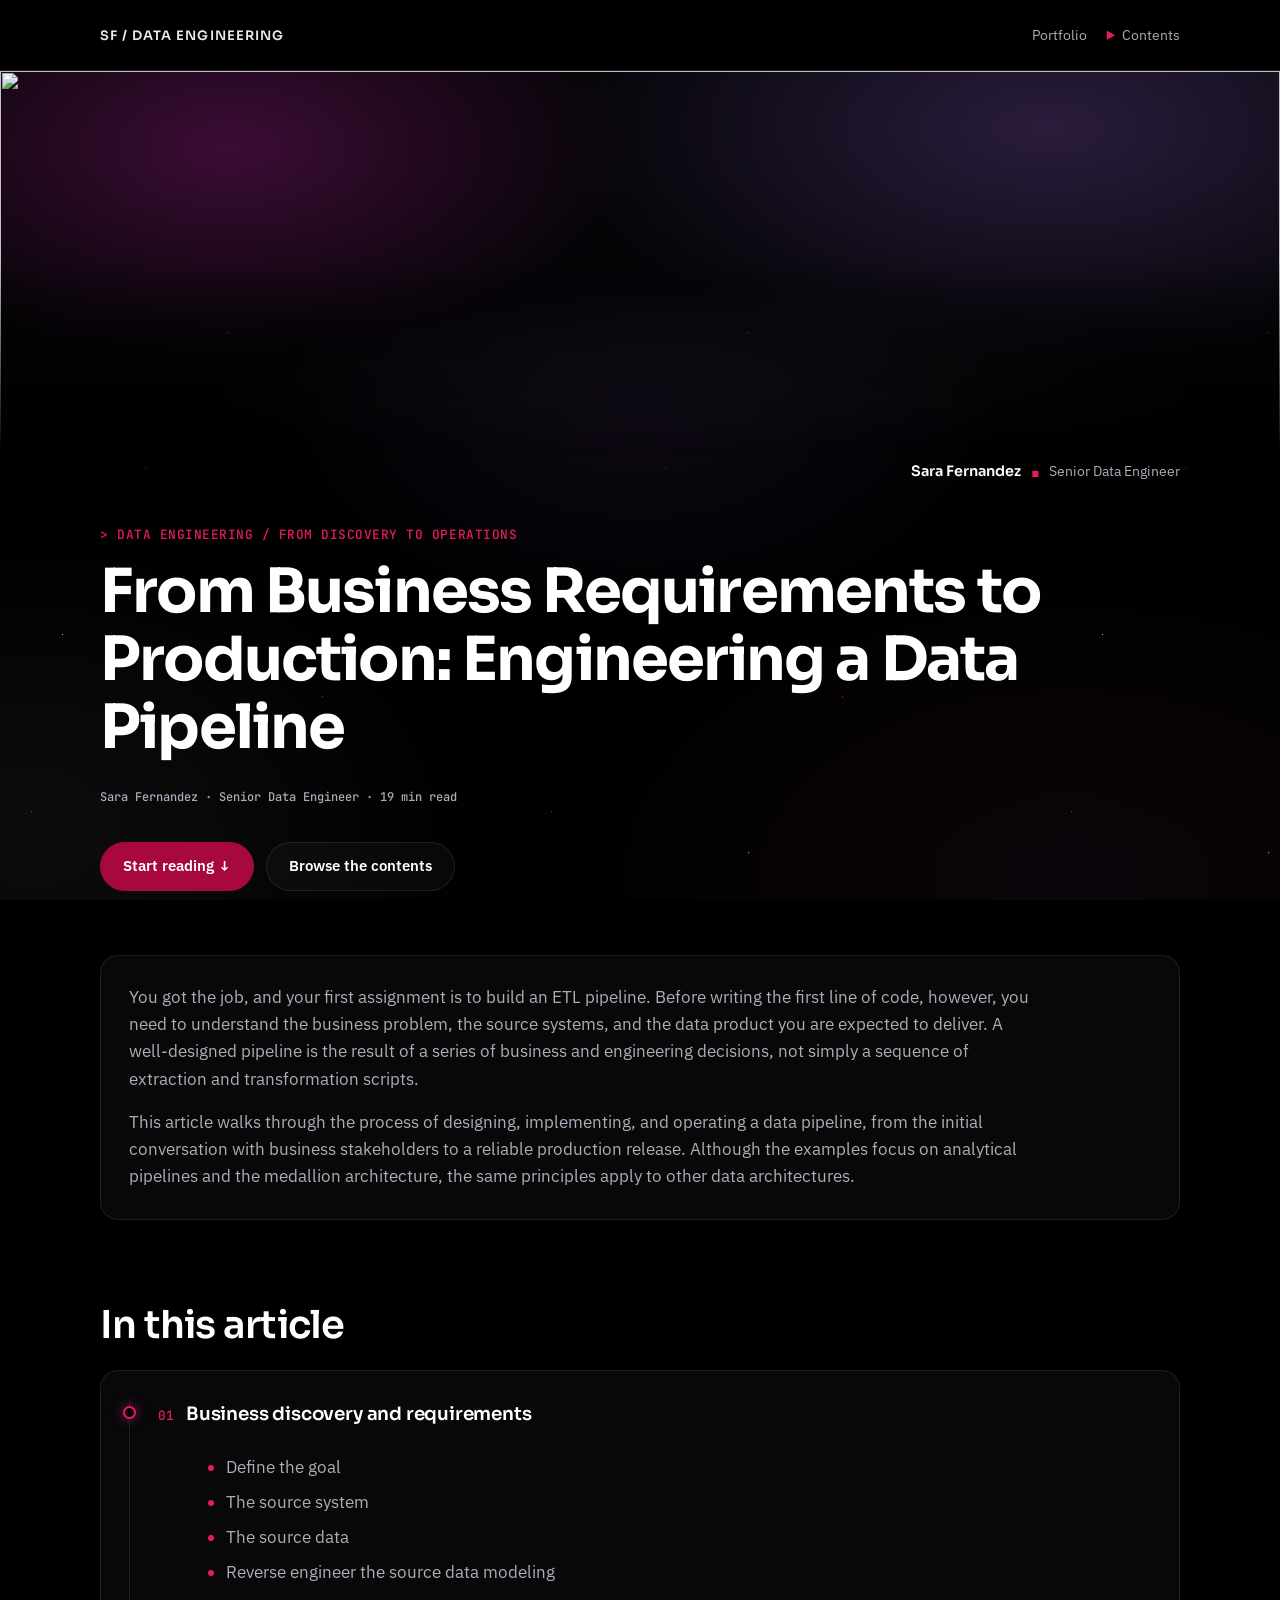
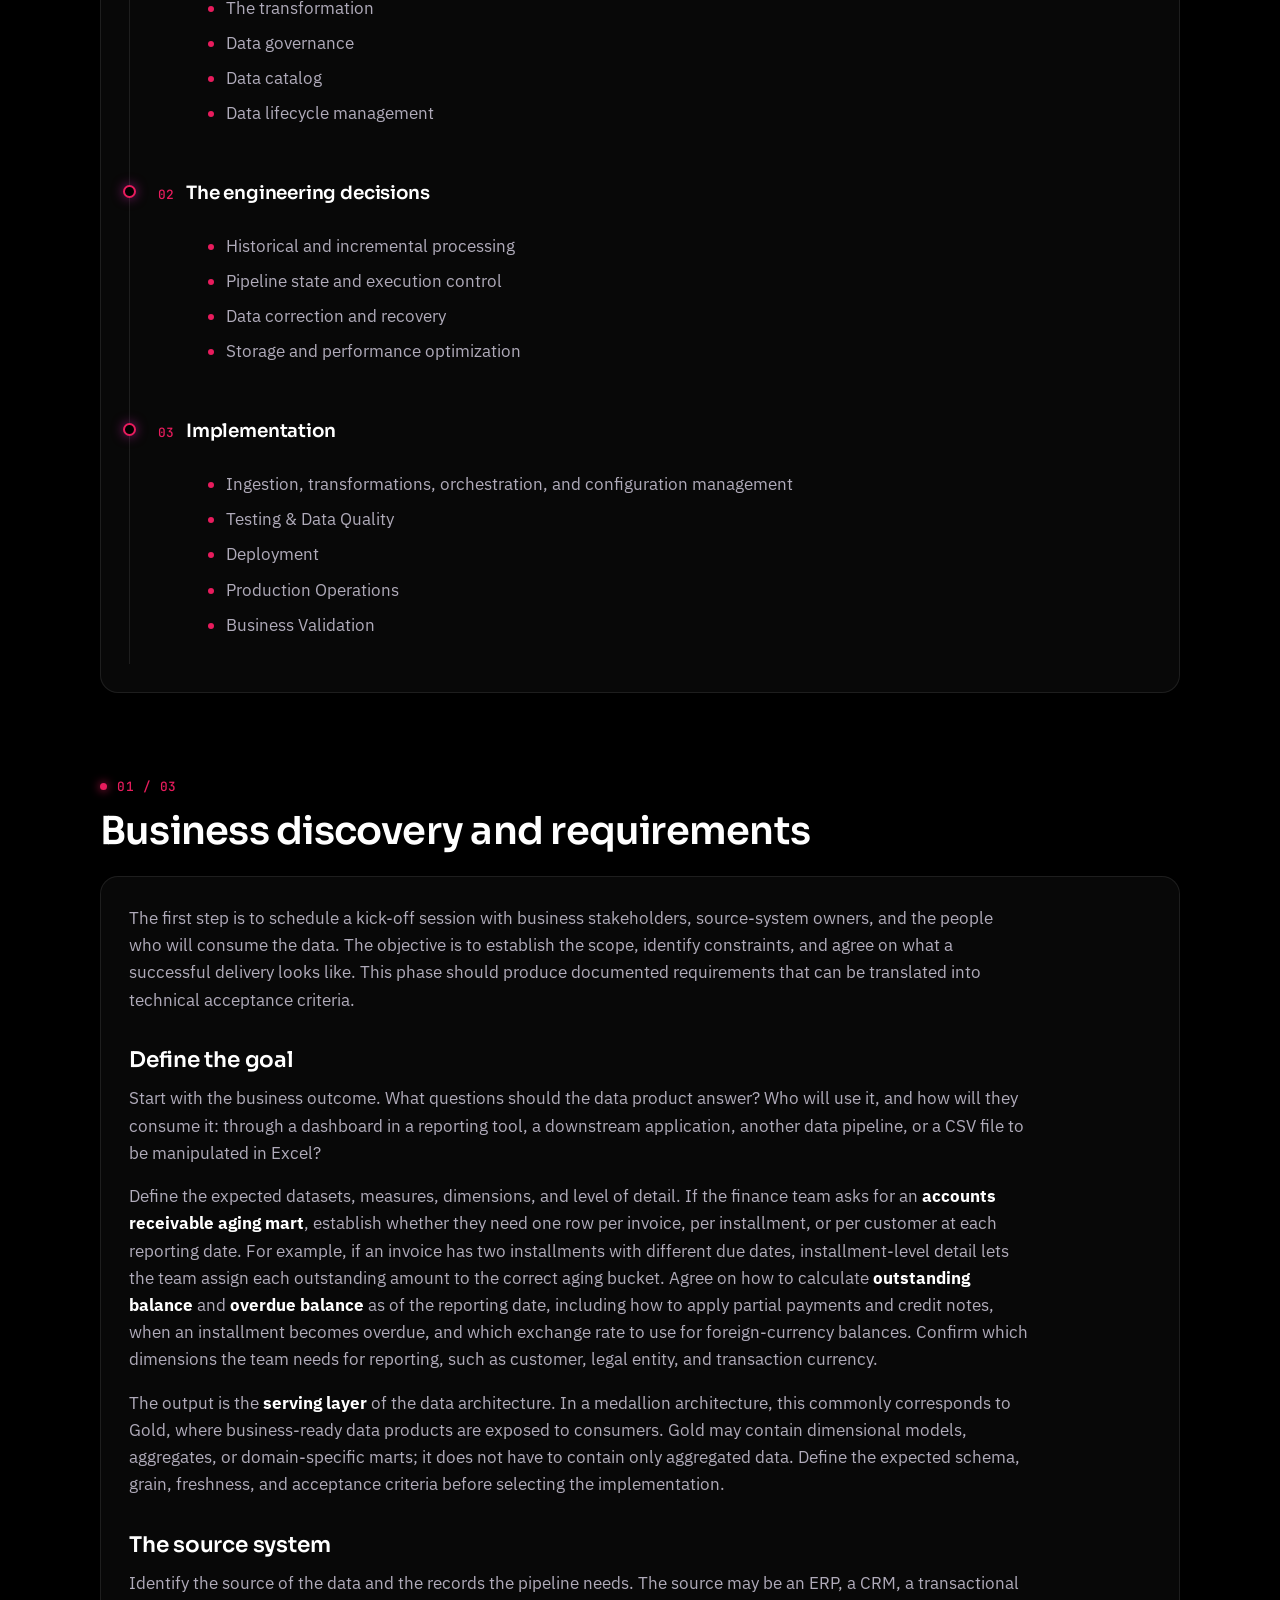
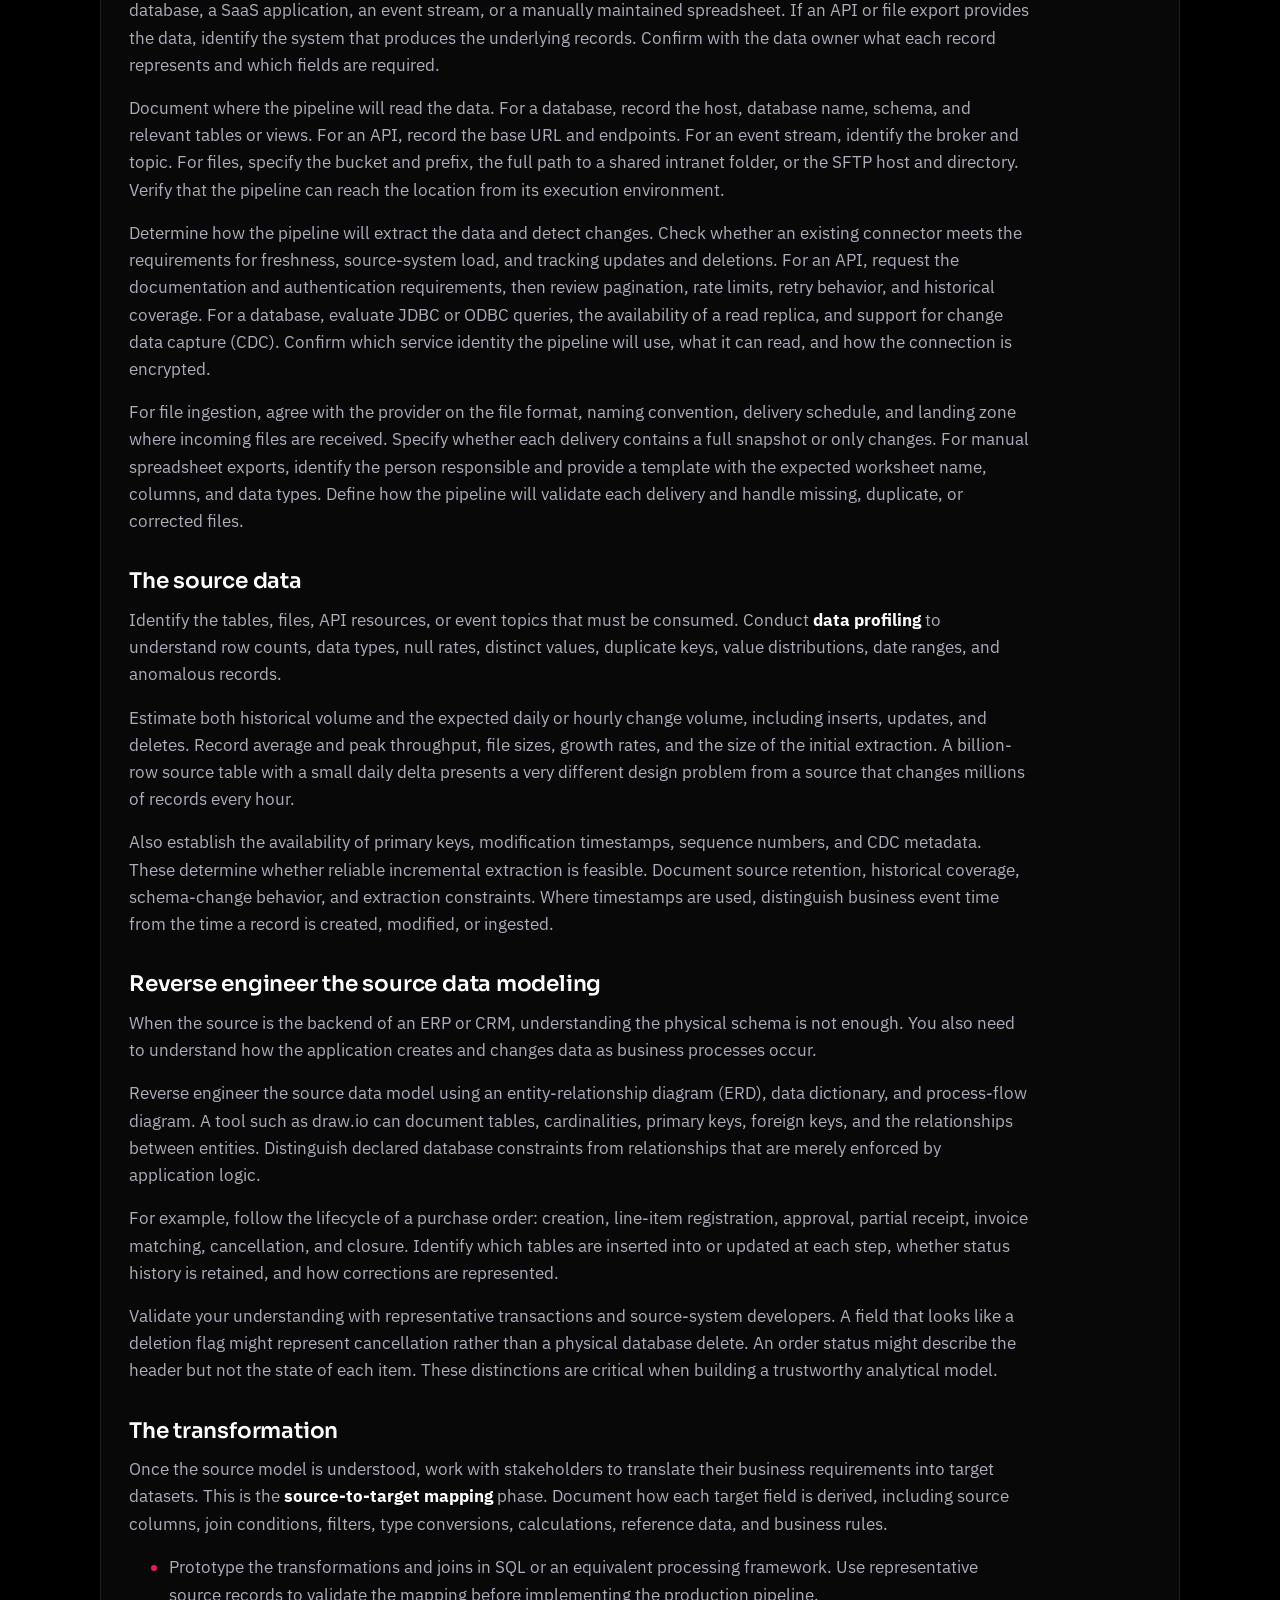
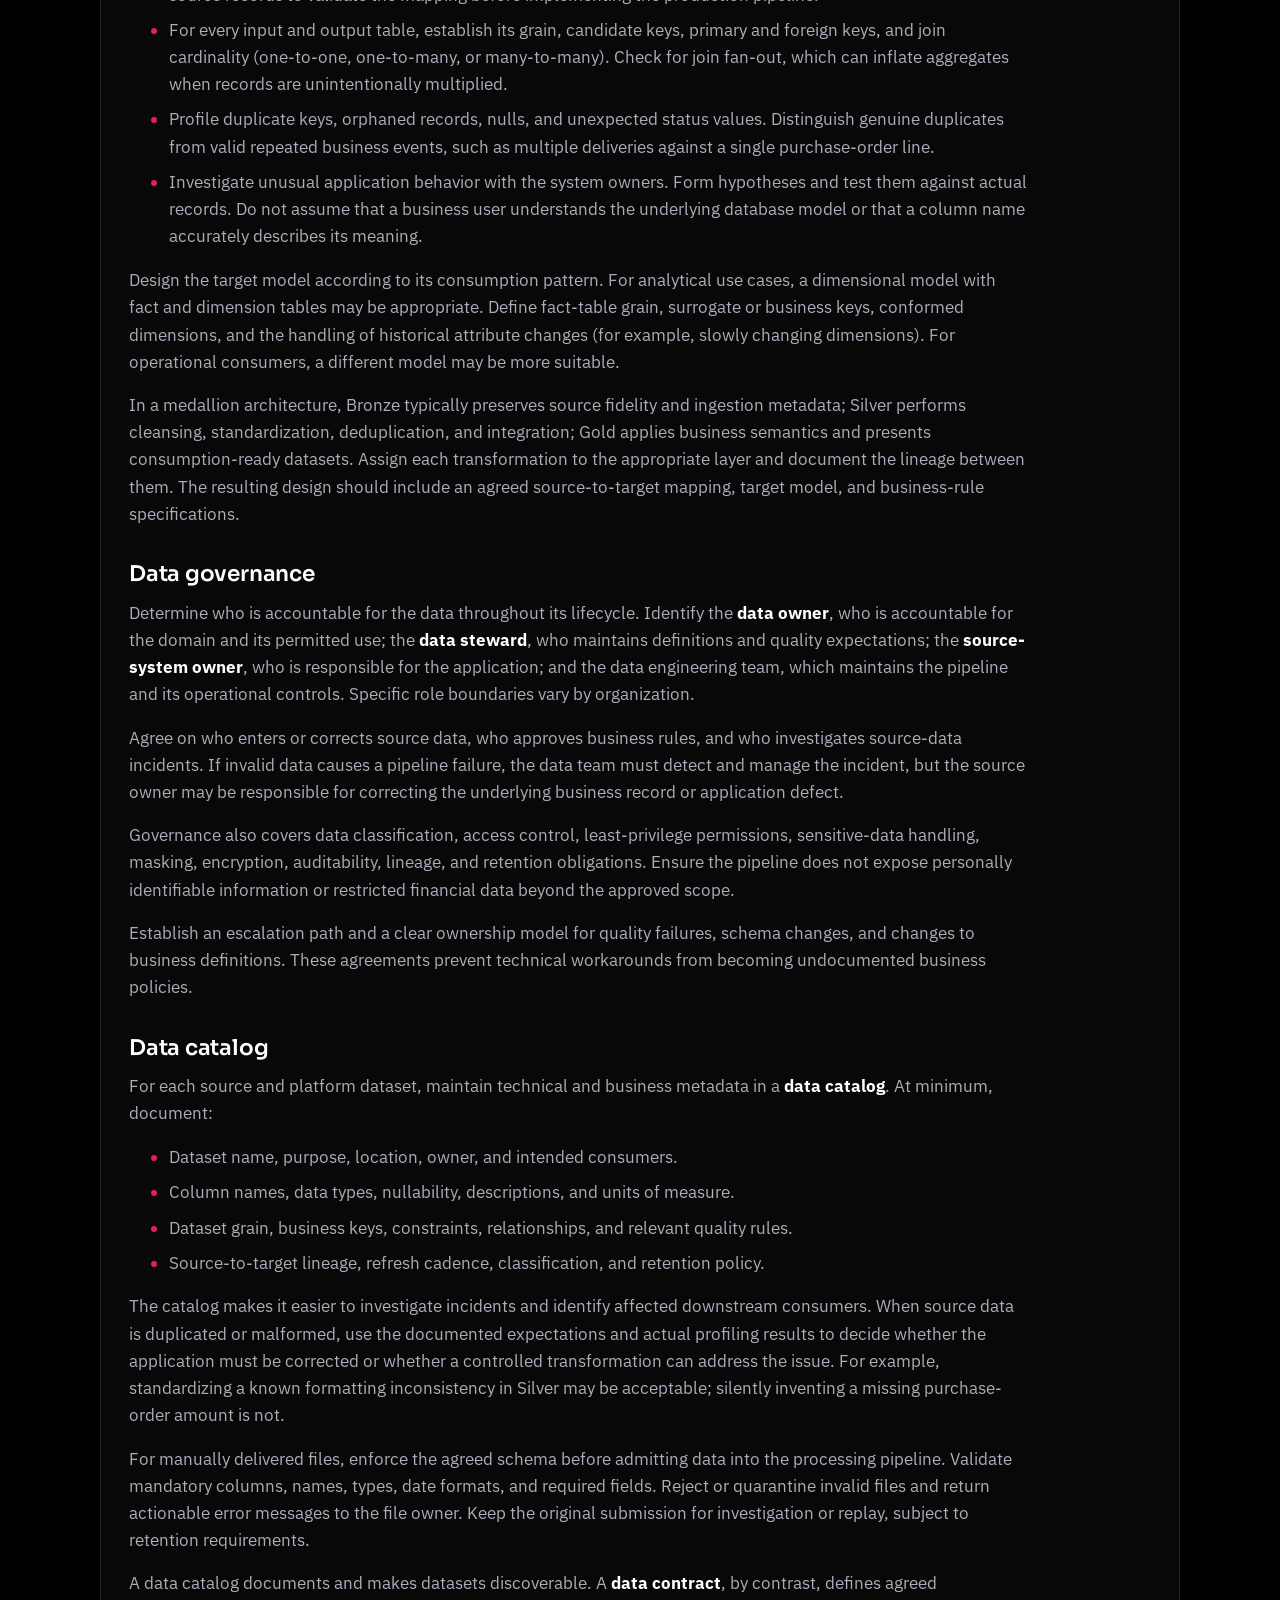
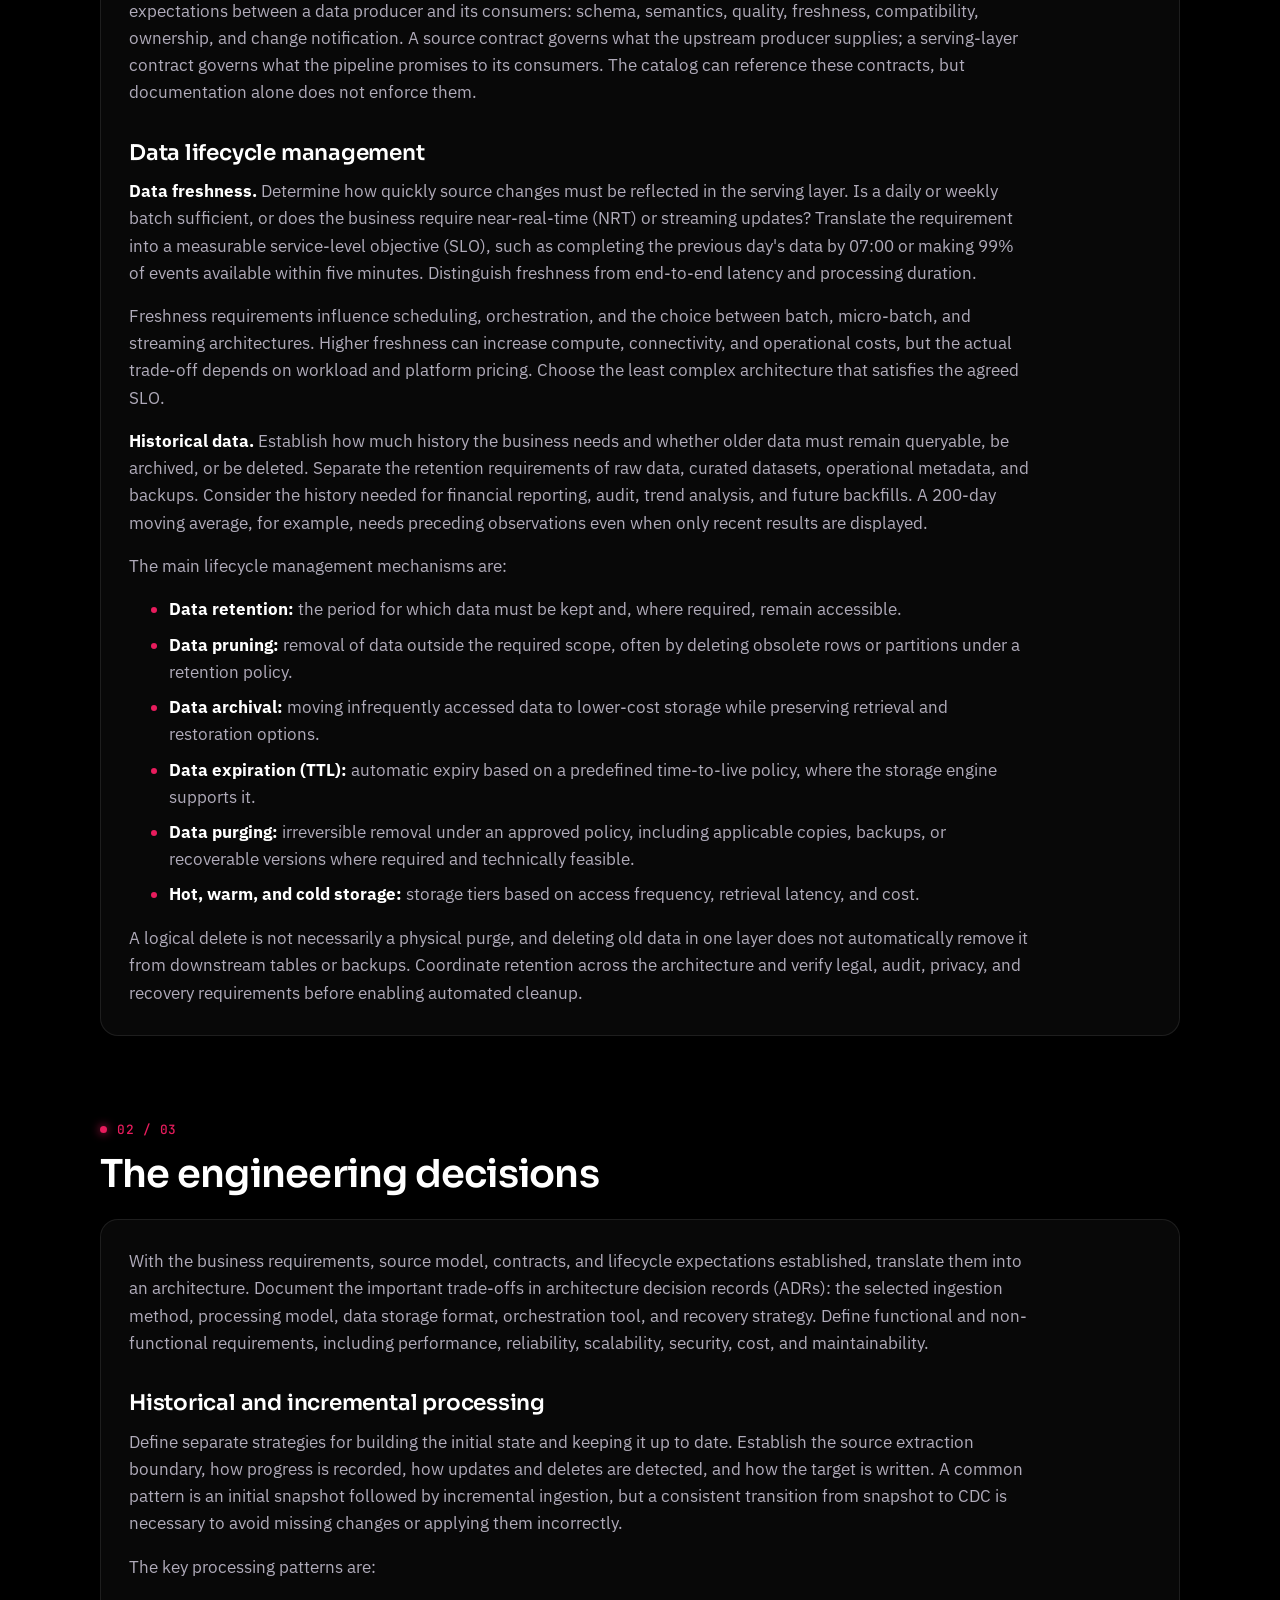
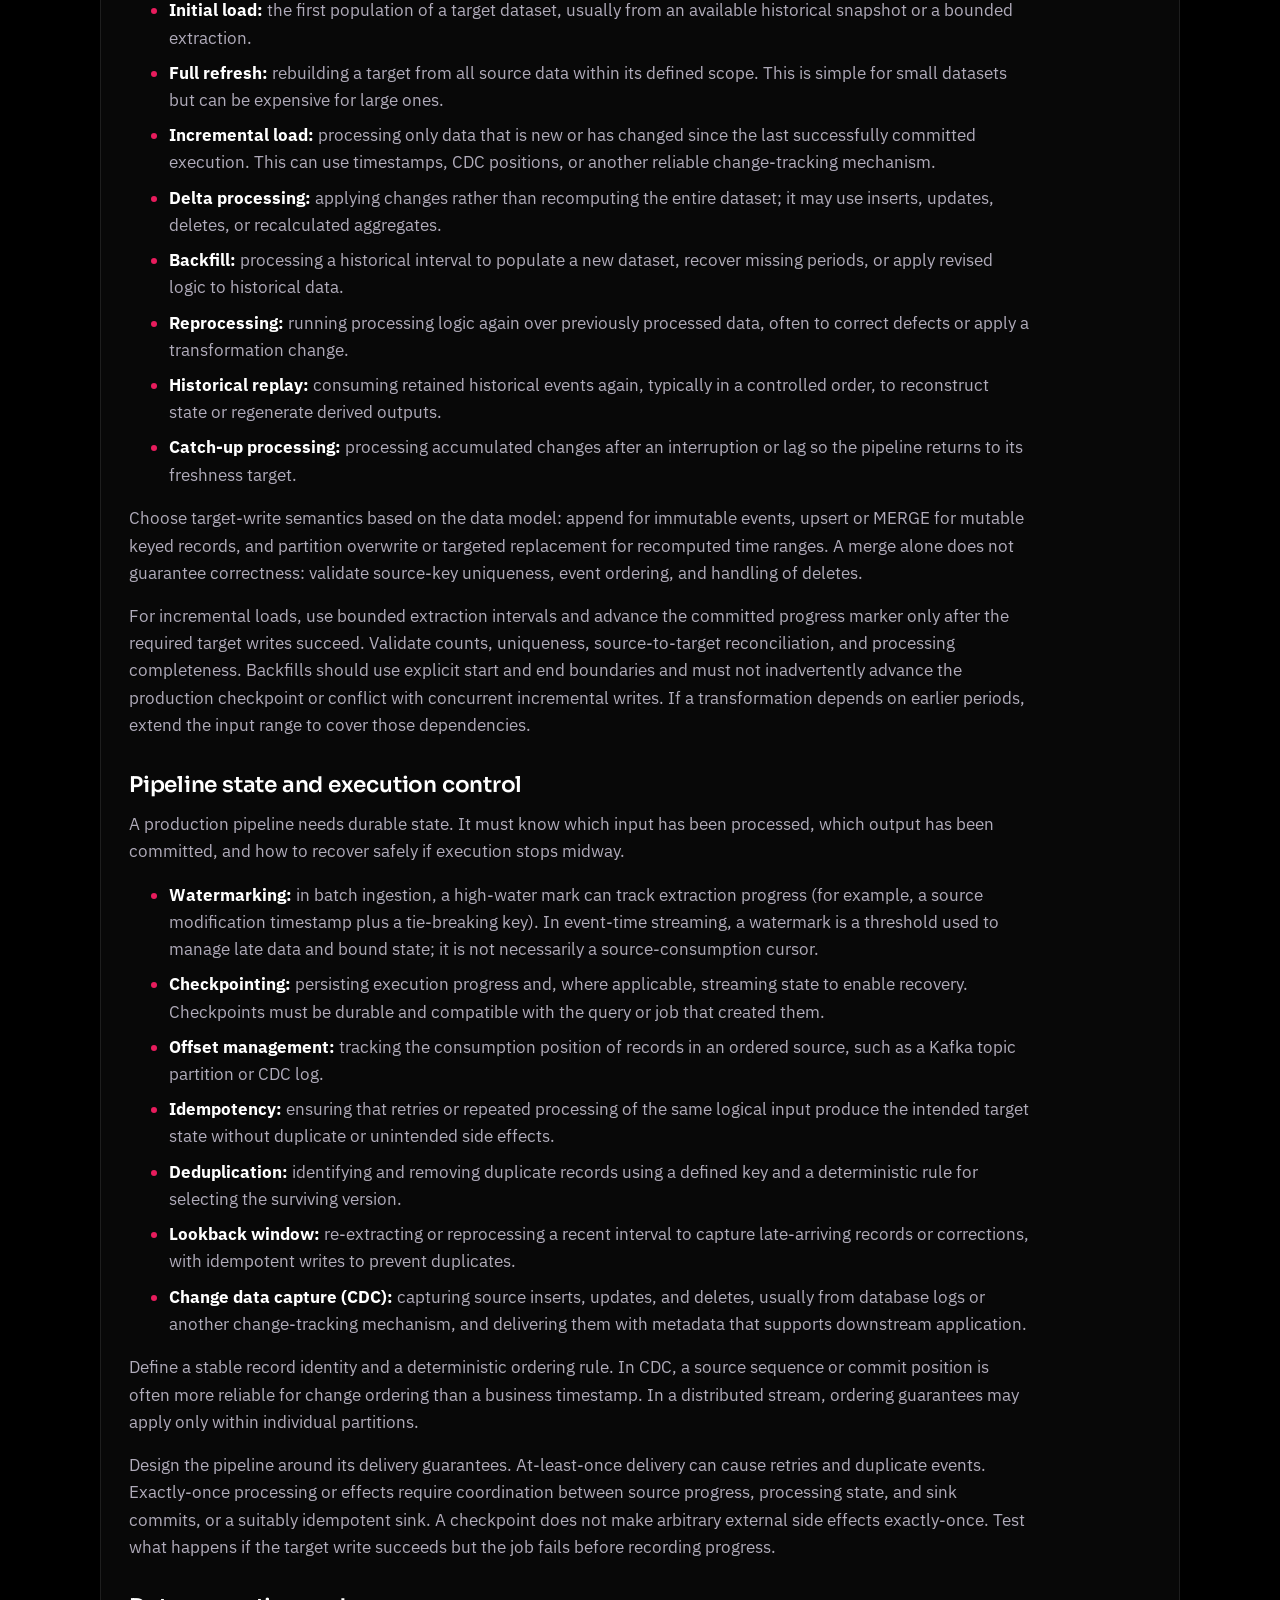
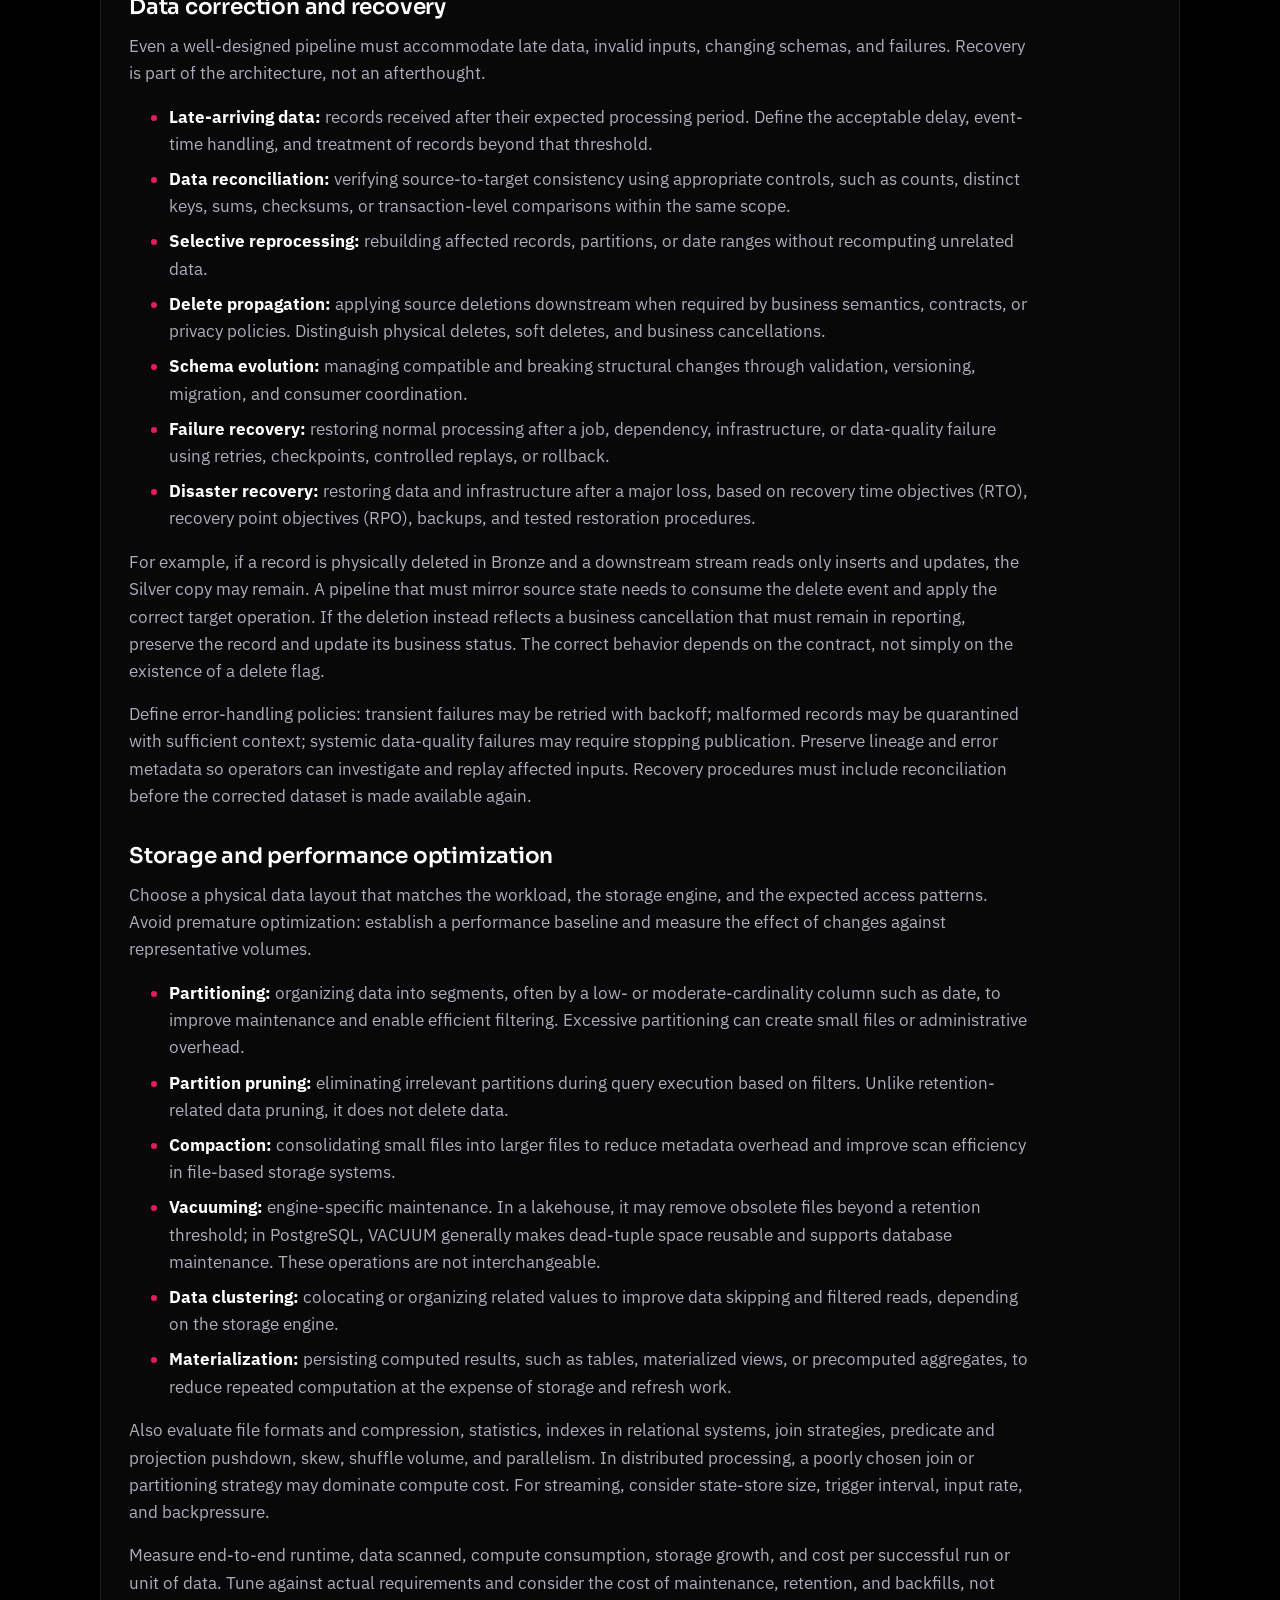
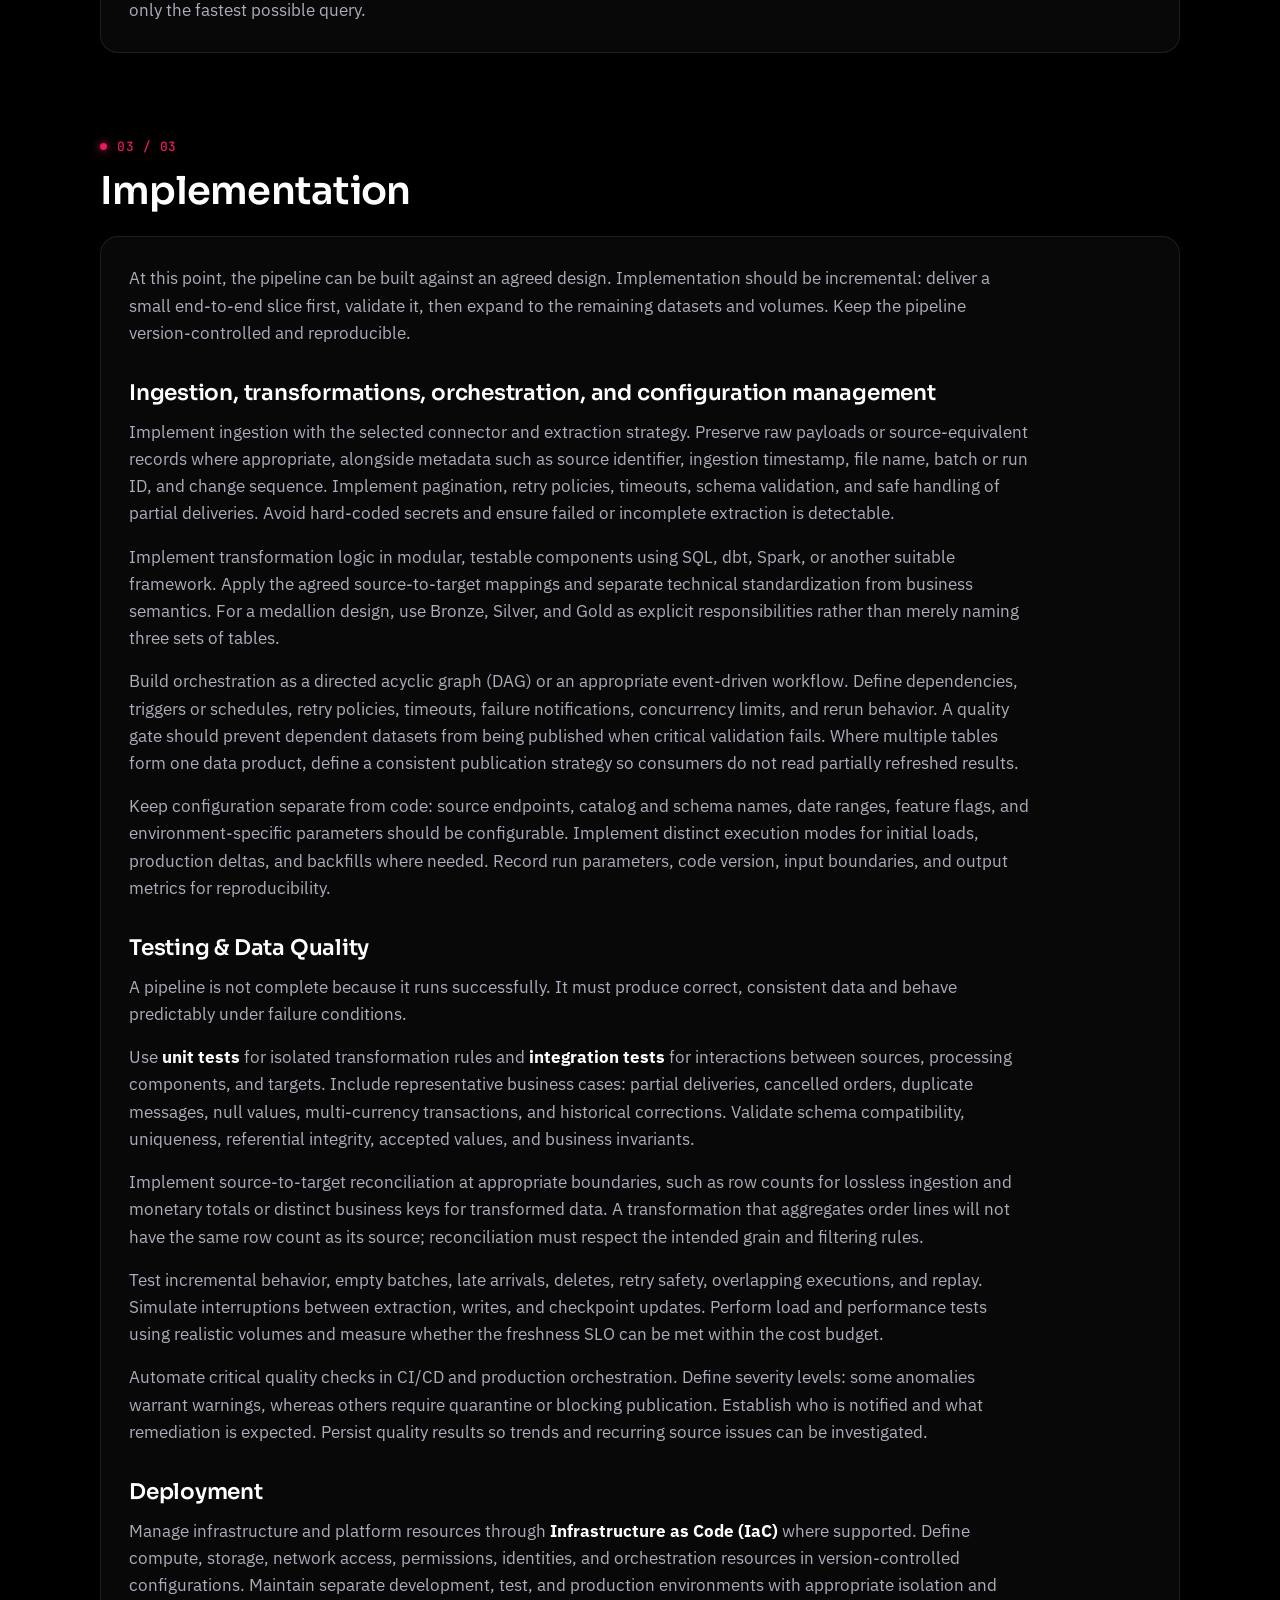
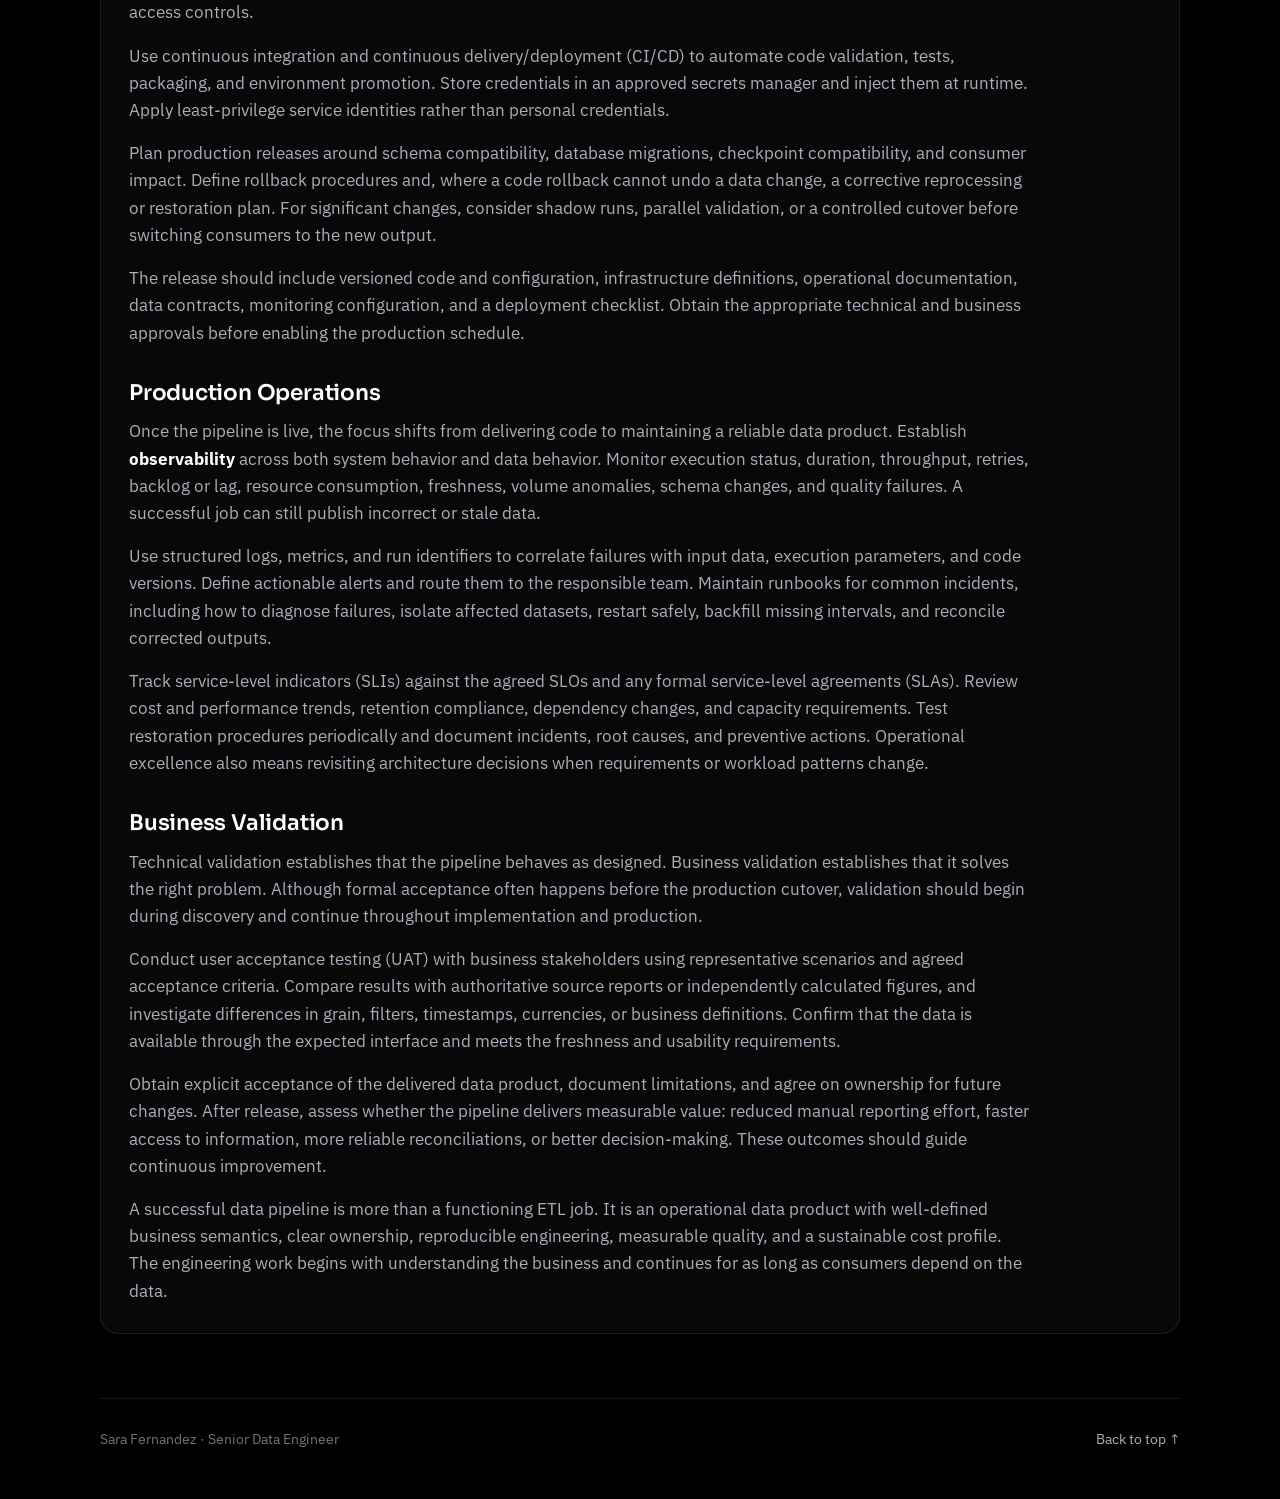
==== output/data-pipeline-engineering/index.html @ b098b573 "refactor: project" ====
<!DOCTYPE html>
<html lang="en">
<head>
<meta charset="utf-8"><meta name="viewport" content="width=device-width, initial-scale=1">
<title>From Business Requirements to Production: Engineering a Data Pipeline | Sara Fernandez</title><meta name="description" content="A practical guide to engineering a data pipeline, from business requirements and source modeling to incremental processing, deployment and production operations.">
<link rel="icon" href="https://lmwxqzustlrpfmbhvjbx.supabase.co/storage/v1/object/public/portfolio/img/favicon.ico">
<link rel="preconnect" href="https://fonts.googleapis.com">
<link rel="preconnect" href="https://fonts.gstatic.com" crossorigin>
<link href="https://fonts.googleapis.com/css2?family=IBM+Plex+Sans:wght@400;500;600&family=JetBrains+Mono:wght@500&family=Sora:wght@500;600;700&display=swap" rel="stylesheet">
<style>/* ============================================================
     THEME TOKENS: change colors and fonts here
     ============================================================ */
  :root {
    --black: #000000;
    --white: #ffffff;
    --magenta: #e81c5d;
    --magenta-deep: #a8093c;
    --haze: #6e4ba0;            /* muted violet, used only inside the nebula */
    --grey-100: #ebe9ef;
    --grey-300: #b0abba;
    --grey-500: #77727f;
    --grey-700: #2a2730;
    --grey-900: #0d0c10;

    --text: var(--grey-100);
    --text-dim: var(--grey-300);
    --line: rgba(255, 255, 255, .09);
    --glass: rgba(255, 255, 255, .03);

    --font-display: "Sora", "Helvetica Neue", Arial, sans-serif;
    --font-body: "IBM Plex Sans", system-ui, -apple-system, "Segoe UI", sans-serif;
    --font-mono: "JetBrains Mono", ui-monospace, "SF Mono", Consolas, monospace;

    --content: 1080px;
    --avatar: 156px;
  }

  *, *::before, *::after { box-sizing: border-box; }
  html { scroll-behavior: smooth; scroll-padding-top: 94px; color-scheme: dark; }
  body {
    position: relative; isolation: isolate; margin: 0; background: var(--black); color: var(--text);
    font-family: var(--font-body); font-size: 16.5px; line-height: 1.65;
    -webkit-font-smoothing: antialiased;
  }
  img {
    max-width: 100%;
    display: block;
    -webkit-mask-image: linear-gradient(
      to bottom,
      black 50%,
      transparent 100%
    );
    mask-image: linear-gradient(
      to bottom,
      black 50%,
      transparent 100%
    );
  }
  a { color: inherit; }
  :focus-visible { outline: 2px solid var(--magenta); outline-offset: 3px; border-radius: 6px; }

  /* ---------- Nebula: dark, mostly black, with a faint haze ---------- */
  .nebula { position: fixed; inset: 0; z-index: -1; overflow: hidden; background: var(--black); pointer-events: none; }
  .nebula::before {
    content: ""; position: absolute; inset: -20%;
    background:
      radial-gradient(40% 34% at 12% 10%, rgba(255, 43, 214, .10), transparent 70%),
      radial-gradient(38% 34% at 90% 16%, rgba(110, 75, 160, 0.2), transparent 70%),
      radial-gradient(44% 38% at 74% 84%, rgba(160, 60, 140, .08), transparent 70%),
      radial-gradient(36% 34% at 16% 80%, rgba(120, 120, 140, .11), transparent 70%),
      radial-gradient(30% 26% at 50% 46%, rgba(50, 30, 70, .28), transparent 72%);
    filter: blur(30px);
    animation: drift 70s ease-in-out infinite alternate;
  }
  .nebula::after {
    content: ""; position: absolute; inset: 0;
    background-image:
      radial-gradient(1px 1px at 12% 22%, #fff, transparent 60%),
      radial-gradient(1px 1px at 78% 12%, #fff, transparent 60%),
      radial-gradient(1.5px 1.5px at 44% 64%, #fff, transparent 60%),
      radial-gradient(1px 1px at 90% 70%, #fff, transparent 60%),
      radial-gradient(1px 1px at 28% 90%, #fff, transparent 60%),
      radial-gradient(1.5px 1.5px at 62% 34%, var(--magenta), transparent 60%),
      radial-gradient(1px 1px at 6% 56%, #fff, transparent 60%);
    background-size: 520px 520px;
    animation: twinkle 7s ease-in-out infinite alternate;
  }
  @keyframes drift { from { transform: translate3d(-2%, -1%, 0) scale(1); } to { transform: translate3d(3%, 2%, 0) scale(1.07); } }
  @keyframes twinkle { from { opacity: .35; } to { opacity: .85; } }

  /* ---------- Hero ---------- */
  .portfolio-cover {
    position: relative; height: clamp(220px, 34vw, 380px); overflow: hidden;
    background:
      radial-gradient(45% 80% at 18% 20%, rgba(255, 43, 214, .22), transparent 70%),
      radial-gradient(55% 90% at 82% 15%, rgba(110, 75, 160, .35), transparent 70%),
      radial-gradient(60% 70% at 55% 105%, rgba(120, 120, 140, .22), transparent 70%),
      #050407;
  }
  .portfolio-cover img { width: 100%; height: 100%; object-fit: cover; }
  .portfolio-cover::after { content: ""; position: absolute; inset: 0; background: linear-gradient(to bottom, rgba(0,0,0,0) 30%, rgba(0,0,0,.95) 100%); }

  .wrap { width: min(var(--content), 100% - 40px); margin-inline: auto; }

  h1 {
    font-family: var(--font-display); font-weight: 700; font-size: clamp(2.5rem, 7vw, 4.6rem);
    line-height: 1.02; letter-spacing: -.03em; margin: 0 0 12px; color: var(--white);
  }
  .actions { display: flex; flex-wrap: wrap; gap: 12px; margin-top: 22px; }
  .button {
    display: inline-flex; align-items: center; gap: 8px; padding: 11px 22px; border-radius: 999px;
    text-decoration: none; font-weight: 600; font-size: .94rem; border: 1px solid var(--line);
    background: var(--glass); color: var(--white); transition: border-color .2s, background .2s;
  }
  .button:hover { border-color: var(--magenta); background: rgba(255, 43, 214, .08); }
  .button.primary { background: var(--magenta-deep); border-color: var(--magenta-deep); }
  .button.primary:hover { background: var(--magenta); border-color: var(--magenta); }


  h2 { font-family: var(--font-display); font-weight: 600; font-size: clamp(1.7rem, 4vw, 2.4rem); letter-spacing: -.02em; line-height: 1.1; color: var(--white); margin: 0 0 12px; }
  .lead { color: var(--text-dim); max-width: 64ch; margin: 0 0 32px; }
  h3 { font-family: var(--font-display); font-weight: 600; font-size: 1.35rem; margin: 0 0 6px; color: var(--white); letter-spacing: -.01em; }

  .chapter-card {
    position: relative; display: block; padding: 28px;
    border: 1px solid var(--line); background: var(--glass);
    backdrop-filter: blur(10px); -webkit-backdrop-filter: blur(10px);
    transition: border-color .25s, box-shadow .25s;
  }
  .chapter-card p { color: var(--text-dim); }

  /* featured = finished */
.chapter-card.featured {
    border-radius: 26px;
    padding: 34px;
}

.chapter-card.featured::before {
    content: "";
    position: absolute;
    inset: 0;
    border-radius: inherit;
    padding: 1px;
    pointer-events: none;
    background: linear-gradient(
        140deg,
      rgba(255, 43, 214, .22), transparent 70%,
      rgba(161, 157, 168, 0.35), transparent 70%,
      rgba(120, 120, 140, .22), transparent 70%
    );
    -webkit-mask: linear-gradient(#000 0 0) content-box,
                  linear-gradient(#000 0 0);
    -webkit-mask-composite: xor;
    mask-composite: exclude;
}

.chapter-card.featured:hover {
    box-shadow: 0 0 60px  rgba(110, 75, 160, 0.2);
    background: rgba(0, 0, 0, 0.7)
}


/* Case-study adaptations: same portfolio design language, long-form reading. */
a { text-underline-offset: 4px; }
a:hover { color: var(--magenta); }
.skip { position: absolute; left: 16px; top: -100px; }
.skip:focus { top: 12px; z-index: 40; background: var(--black); padding: 12px; }
.site-header { position: sticky; top: 0; z-index: 20; background: rgba(0,0,0,.94); border-bottom: 1px solid var(--line); backdrop-filter: blur(12px); }
.nav-wrap { display: flex; justify-content: space-between; align-items: center; gap: 20px; min-height: 70px; }
.brand { font: 600 13px var(--font-display); letter-spacing: .08em; text-decoration: none; white-space: nowrap; }
.brand b { color: var(--magenta); }
nav { display: flex; align-items: center; gap: 20px; font-size: .9rem; color: var(--grey-300); }
nav a { text-decoration: none; } nav summary { cursor: pointer; }
.chapter-nav { position: relative; }
.chapter-nav summary::marker { color: var(--magenta); }
.chapter-menu { position: absolute; right: 0; top: calc(100% + 18px); width: min(350px, calc(100vw - 28px)); max-height: 70vh; overflow: auto; background: var(--grey-900); border: 1px solid var(--line); border-radius: 16px; padding: 8px; box-shadow: 0 12px 40px #0009; }
.chapter-menu a { display: block; padding: 10px 12px; border-bottom: 1px solid var(--line); line-height: 1.4; }
.chapter-menu a:last-child { border: 0; }
.chapter-menu a:hover { background: var(--glass); color: var(--magenta); }
.portfolio-cover::after { pointer-events: none; }
.portfolio-identity { position: relative; display: flex; justify-content: flex-end; align-items: baseline; gap: 10px; flex-wrap: wrap; text-align: right; color: var(--grey-300); font-size: .9rem; margin-top: 8px; }
.portfolio-identity a { font: 600 .9rem var(--font-display); color: var(--white); text-decoration: none; }
.portfolio-identity a:hover { color: var(--magenta); }
.identity-separator { font-size: 8px; color: var(--magenta); }
.hero { padding: 42px 0 0; }
.hero h1 { max-width: 980px; overflow-wrap: anywhere; }
.hero .lead { font-size: 1.05rem; }
.eyebrow, .num { font: 500 .8rem/1.5 var(--font-mono); color: var(--magenta); margin: 0 0 14px; letter-spacing: .04em; }
.eyebrow::before { content: "> "; color: var(--magenta); }
.num { display: flex; align-items: center; gap: 10px; }
.num::before { content: ""; display: inline-block; width: 7px; height: 7px; flex: 0 0 7px; border-radius: 50%; background: var(--magenta); box-shadow: 0 0 10px var(--magenta); }
.stats { display: grid; grid-template-columns: repeat(auto-fit, minmax(min(245px, 100%), 1fr)); gap: 18px; margin-top: 40px; }
.stat { padding: 22px; min-width: 0; border: 1px solid var(--line); border-left: 2px solid var(--magenta); border-radius: 12px; background: var(--glass); }
.stat strong { display: block; font: 600 clamp(1.65rem, 3vw, 2rem)/1.1 var(--font-display); color: var(--white); overflow-wrap: anywhere; }
.stat span { display: block; color: var(--text-dim); font-size: .92rem; margin-top: 8px; }
.snapshot { font: 500 .75rem/1.5 var(--font-mono); color: var(--grey-300); padding: 14px 0; }
.section { padding: 84px 0 0; }
.section h2 { max-width: 900px; overflow-wrap: anywhere; }
.chapter-card { min-width: 0; border-radius: 18px; margin-top: 24px; }
.chapter-card > :first-child { margin-top: 0; } .chapter-card > :last-child { margin-bottom: 0; }
.chapter-card h3 { margin: 28px 0 8px; overflow-wrap: anywhere; }
.chapter-card h4 { font: 600 1.05rem/1.4 var(--font-display); color: var(--white); margin: 24px 0 8px; }
.chapter-card p { margin: 0 0 16px; } .chapter-card p, .chapter-card li, .chapter-card td { color: var(--text-dim); overflow-wrap: anywhere; }
.chapter-card strong { color: var(--white); }
.chapter-card > p, .chapter-card > ul, .chapter-card > ol { max-width: 90ch; }
.chapter-card li { margin: 8px 0; }
.chapter-card li::marker { color: var(--magenta); }
.intro { color: var(--text-dim); font-size: 1.05rem; max-width: 74ch; }
.grid1, .grid2, .split { display: grid; gap: 20px; align-items: start; }
.grid1 { grid-template-columns: minmax(0,1fr); }
.grid2 { grid-template-columns: repeat(2,minmax(0,1fr)); }
.split { grid-template-columns: minmax(0,1fr) minmax(0,1.35fr); gap: 40px; }
.grid1 > *, .grid2 > *, .split > * { min-width: 0; }
.grid2 h3:first-child, .split h3:first-child { margin-top: 0; }
/* Portfolio facts: neutral glass, narrow magenta edge, rounded corners. */
.note { padding: 14px 18px; border: 1px solid var(--line); border-left: 2px solid var(--magenta); border-radius: 12px; background: var(--glass); margin: 24px 0; color: var(--text-dim); font-size: .94rem; }
.note strong { color: var(--white); }
/* Portfolio timeline adapted to numbered guide steps. */
.checks { counter-reset: steps; display: grid; gap: 26px; margin: 24px 0; padding-left: 28px; border-left: 1px solid var(--line); }
.check { position: relative; min-width: 0; }
.check::after { content: ""; position: absolute; left: -35px; top: 7px; width: 13px; height: 13px; border-radius: 50%; background: var(--black); border: 2px solid var(--magenta); box-shadow: 0 0 12px rgba(255,43,214,.5); }
.check:before { counter-increment: steps; content: counter(steps,decimal-leading-zero); display: block; font: 500 .8rem var(--font-mono); color: var(--magenta); margin-bottom: 5px; }
.check h3 { font-size: 1.15rem; margin: 0 0 6px; }
.check p { margin: 0; color: var(--text-dim); }
figure { margin: 28px 0; min-width: 0; }
figure img, .chapter-card img { max-width: 100%; height: auto; border: 1px solid var(--line); border-radius: 12px; background: var(--grey-900); }
figure img { width: 100%; }
figcaption { color: var(--text-dim); font-size: .85rem; display: flex; justify-content: space-between; gap: 16px; flex-wrap: wrap; margin-top: 10px; }
.downloads { display: flex; gap: 12px; flex-wrap: wrap; }
.evidence-panel { margin: 24px 0; border: 1px solid var(--line); border-radius: 16px; background: var(--glass); overflow: hidden; }
.evidence-panel summary { padding: 15px 18px; cursor: pointer; color: var(--text); font-size: .94rem; }
.evidence-panel summary::marker { color: var(--magenta); }
.evidence-panel summary:hover { background: rgba(255,43,214,.08); }
.evidence-panel[open] { border-color: var(--magenta); }
.evidence-panel figure { margin: 0; padding: 0 16px 16px; }
.evidence-panel figcaption { display: block; }
.image-placeholder { min-height: 180px; display: grid; place-content: center; gap: 8px; text-align: center; border: 1px dashed var(--magenta); border-radius: 12px; background: var(--glass); color: var(--text-dim); padding: 20px; }
.image-placeholder span { font: 500 .8rem var(--font-mono); color: var(--magenta); }
.image-placeholder small { font-size: .9rem; }
.table-scroll { overflow-x: auto; max-width: 100%; min-width: 0; margin: 24px 0; border: 1px solid var(--line); border-radius: 12px; background: var(--glass); }
table { border-collapse: collapse; width: 100%; font-size: .94rem; margin: 0; }
table caption { text-align: left; color: var(--text-dim); padding: 12px 16px; }
th, td { text-align: left; vertical-align: top; padding: 14px 16px; border-bottom: 1px solid var(--line); }
th { font-weight: 600; color: var(--white); border-bottom: 1px solid var(--magenta); }
.chapter-card td:first-child { font-weight: 600; color: var(--grey-100); }
tr:last-child td { border-bottom: 0; }
.table-scroll table { min-width: 520px; }
.pill { display: inline-flex; align-items: center; gap: 8px; font-size: .8rem; font-weight: 600; padding: 4px 12px; border-radius: 999px; border: 1px solid var(--line); color: var(--grey-100); }
.pill::before { content: ""; width: 7px; height: 7px; border-radius: 50%; background: var(--magenta); }
.design-decisions { margin: 26px 0; }
code { font: .86em var(--font-mono); background: var(--glass); padding: 2px 5px; overflow-wrap: anywhere; }
pre { white-space: pre; overflow: auto; background: var(--grey-900); border: 1px solid var(--line); padding: 18px; border-radius: 12px; line-height: 1.6; max-width: 100%; }
pre code { background: none; padding: 0; overflow-wrap: normal; }
.chapter-card a:not(.button), .downloads a { text-decoration: none }
.chapter-card a:not(.button):hover { color: var(--magenta); }
footer { margin-top: 64px; padding: 0 0 48px; color: var(--grey-500); font-size: .9rem; }
footer .wrap { border-top: 1px solid var(--line); padding-top: 28px; display: flex; flex-wrap: wrap; gap: 16px 28px; align-items: center; justify-content: space-between; }
footer a { color: var(--grey-300); text-decoration: none; transition: color .2s; } footer a:hover { color: var(--magenta); }
@media (max-width: 860px) {
  .section { padding-top: 64px; }
  .grid2, .split { grid-template-columns: minmax(0,1fr); gap: 20px; }
  .chapter-card, .chapter-card.featured { padding: 22px; }
  .nav-wrap { gap: 10px; min-height: 64px; } .brand { font-size: 11px; }
  nav { gap: 12px; font-size: 12px; } nav > a:first-child { display: none; }
  .chapter-menu { right: -65px; } .portfolio-identity { font-size: 12px; gap: 8px; }
  .portfolio-identity a { font-size: 13px; } .hero { padding-top: 30px; }
  figure { margin: 20px 0; }
}
@media (max-width: 480px) { .chapter-card, .chapter-card.featured { padding: 16px; border-radius: 18px; } .wrap { width: calc(100% - 32px); } .brand { white-space: normal; } }
@media (prefers-reduced-motion: reduce) { .nebula::before, .nebula::after { animation: none; } .nebula::after { opacity: .6; } html { scroll-behavior: auto; } }
@media print { .nebula, .site-header, .actions, footer, .portfolio-cover { display: none; } body { color: #111; background: #fff; } .wrap { width: 100%; } .chapter-card, .chapter-card.featured { background: #fff; border-color: #aaa; padding: 10px; box-shadow: none; } .chapter-card.featured::before { display: none; } h1,h2,h3,h4,strong,.chapter-card strong,.chapter-card p,.chapter-card li,.chapter-card td,.chapter-card td:first-child,.stat strong,th,.eyebrow,.num,.check:before,.note,.intro,.lead,figcaption { color: #222; } .section { padding-top: 24px; } .table-scroll { overflow: visible; } pre { white-space: pre-wrap; background: #eee; } }


/* --------------------------------------------------- */
.check {
  display: grid;
  grid-template-columns: auto minmax(0, 1fr);
  column-gap: 12px;
  align-items: baseline;
}

.check::before {
  grid-column: 1;
  grid-row: 1;
  margin-bottom: 0;
}

.check > h3 {
  grid-column: 2;
  grid-row: 1;
  margin: 0;
}

.check > :not(h3) {
  grid-column: 2;
}

/* ---- FADING ---------------*/

/* Keep other images unchanged */
img {
  -webkit-mask-image: none;
  mask-image: none;
}

/* Fade the image and its background together */
.portfolio-cover {
  -webkit-mask-image: linear-gradient(
    to bottom,
    #000 50%,
    transparent 100%
  );
  mask-image: linear-gradient(
    to bottom,
    #000 50%,
    transparent 100%
  );
}

/* Remove the existing dark overlay */
.portfolio-cover::after {
  content: none;
}

/* sdhfbhjs
:root {--content:1000px;}</style>
</head>
<body id="top">
<div class="nebula" aria-hidden="true"></div><a class="skip" href="#main">Skip to article</a><header class="site-header"><div class="wrap nav-wrap"><a class="brand" href="#top">SF / DATA ENGINEERING</a><nav aria-label="Main navigation"><a href="https://saradfrz.github.io/portfolio/">Portfolio</a><details class="chapter-nav"><summary>Contents</summary><div class="chapter-menu"><a href="#business-discovery-and-requirements">1. Business discovery and requirements</a><a href="#the-engineering-decisions">2. The engineering decisions</a><a href="#implementation">3. Implementation</a></div></details></nav></div></header><main id="main"><div class="portfolio-cover" aria-hidden="true"><img src="https://lmwxqzustlrpfmbhvjbx.supabase.co/storage/v1/object/public/portfolio/img/nebulae-02.png" alt="" fetchpriority="high"></div><div class="portfolio-identity wrap"><a href="https://saradfrz.github.io/portfolio/">Sara Fernandez</a><span aria-hidden="true" class="identity-separator">■</span><span>Senior Data Engineer</span></div><section class="hero wrap"><p class="eyebrow">DATA ENGINEERING / FROM DISCOVERY TO OPERATIONS</p><h1 style="font-size: clamp(2.1rem, 5vw, 3.8rem); line-height: 1.12; max-width: 24ch">From Business Requirements to Production: Engineering a Data Pipeline</h1><p class="snapshot">Sara Fernandez · Senior Data Engineer · 19 min read</p><div class="actions"><a class="button primary" href="#introduction">Start reading ↓</a><a class="button" href="#contents">Browse the contents</a></div></section><section class="section wrap" id="introduction" aria-label="Introduction" style="padding-top: 40px"><div class="chapter-card"><p>You got the job, and your first assignment is to build an ETL pipeline. Before writing the first line of code, however, you need to understand the business problem, the source systems, and the data product you are expected to deliver. A well-designed pipeline is the result of a series of business and engineering decisions, not simply a sequence of extraction and transformation scripts.</p><p>This article walks through the process of designing, implementing, and operating a data pipeline, from the initial conversation with business stakeholders to a reliable production release. Although the examples focus on analytical pipelines and the medallion architecture, the same principles apply to other data architectures.</p></div></section><section class="section wrap" id="contents" aria-labelledby="contents-title"><h2 id="contents-title">In this article</h2><div class="chapter-card"><div class="checks"><div class="check"><h3><a href="#business-discovery-and-requirements">Business discovery and requirements</a></h3><ul><li><a href="#define-the-goal">Define the goal</a></li><li><a href="#the-source-system">The source system</a></li><li><a href="#the-source-data">The source data</a></li><li><a href="#reverse-engineer-the-source-data-modeling">Reverse engineer the source data modeling</a></li><li><a href="#the-transformation">The transformation</a></li><li><a href="#data-governance">Data governance</a></li><li><a href="#data-catalog">Data catalog</a></li><li><a href="#data-lifecycle-management">Data lifecycle management</a></li></ul></div><div class="check"><h3><a href="#the-engineering-decisions">The engineering decisions</a></h3><ul><li><a href="#historical-and-incremental-processing">Historical and incremental processing</a></li><li><a href="#pipeline-state-and-execution-control">Pipeline state and execution control</a></li><li><a href="#data-correction-and-recovery">Data correction and recovery</a></li><li><a href="#storage-and-performance-optimization">Storage and performance optimization</a></li></ul></div><div class="check"><h3><a href="#implementation">Implementation</a></h3><ul><li><a href="#ingestion-transformations-orchestration-and-configuration-management">Ingestion, transformations, orchestration, and configuration management</a></li><li><a href="#testing-data-quality">Testing &amp; Data Quality</a></li><li><a href="#deployment">Deployment</a></li><li><a href="#production-operations">Production Operations</a></li><li><a href="#business-validation">Business Validation</a></li></ul></div></div></div></section><section class="section wrap" id="business-discovery-and-requirements" aria-labelledby="heading-business-discovery-and-requirements"><div class="num">01 / 03</div><h2 id="heading-business-discovery-and-requirements">Business discovery and requirements</h2><div class="chapter-card"><p>The first step is to schedule a kick-off session with business stakeholders, source-system owners, and the people who will consume the data. The objective is to establish the scope, identify constraints, and agree on what a successful delivery looks like. This phase should produce documented requirements that can be translated into technical acceptance criteria.</p><h3 id="define-the-goal" style="scroll-margin-top: 100px">Define the goal</h3><p>Start with the business outcome. What questions should the data product answer? Who will use it, and how will they consume it: through a dashboard in a reporting tool, a downstream application, another data pipeline, or a CSV file to be manipulated in Excel?</p><p>Define the expected datasets, measures, dimensions, and level of detail. If the finance team asks for an <strong>accounts receivable aging mart</strong>, establish whether they need one row per invoice, per installment, or per customer at each reporting date. For example, if an invoice has two installments with different due dates, installment-level detail lets the team assign each outstanding amount to the correct aging bucket. Agree on how to calculate <strong>outstanding balance</strong> and <strong>overdue balance</strong> as of the reporting date, including how to apply partial payments and credit notes, when an installment becomes overdue, and which exchange rate to use for foreign-currency balances. Confirm which dimensions the team needs for reporting, such as customer, legal entity, and transaction currency.</p><p>The output is the <strong>serving layer</strong> of the data architecture. In a medallion architecture, this commonly corresponds to Gold, where business-ready data products are exposed to consumers. Gold may contain dimensional models, aggregates, or domain-specific marts; it does not have to contain only aggregated data. Define the expected schema, grain, freshness, and acceptance criteria before selecting the implementation.</p><h3 id="the-source-system" style="scroll-margin-top: 100px">The source system</h3><p>Identify the source of the data and the records the pipeline needs. The source may be an ERP, a CRM, a transactional database, a SaaS application, an event stream, or a manually maintained spreadsheet. If an API or file export provides the data, identify the system that produces the underlying records. Confirm with the data owner what each record represents and which fields are required.</p><p>Document where the pipeline will read the data. For a database, record the host, database name, schema, and relevant tables or views. For an API, record the base URL and endpoints. For an event stream, identify the broker and topic. For files, specify the bucket and prefix, the full path to a shared intranet folder, or the SFTP host and directory. Verify that the pipeline can reach the location from its execution environment.</p><p>Determine how the pipeline will extract the data and detect changes. Check whether an existing connector meets the requirements for freshness, source-system load, and tracking updates and deletions. For an API, request the documentation and authentication requirements, then review pagination, rate limits, retry behavior, and historical coverage. For a database, evaluate JDBC or ODBC queries, the availability of a read replica, and support for change data capture (CDC). Confirm which service identity the pipeline will use, what it can read, and how the connection is encrypted.</p><p>For file ingestion, agree with the provider on the file format, naming convention, delivery schedule, and landing zone where incoming files are received. Specify whether each delivery contains a full snapshot or only changes. For manual spreadsheet exports, identify the person responsible and provide a template with the expected worksheet name, columns, and data types. Define how the pipeline will validate each delivery and handle missing, duplicate, or corrected files.</p><h3 id="the-source-data" style="scroll-margin-top: 100px">The source data</h3><p>Identify the tables, files, API resources, or event topics that must be consumed. Conduct <strong>data profiling</strong> to understand row counts, data types, null rates, distinct values, duplicate keys, value distributions, date ranges, and anomalous records.</p><p>Estimate both historical volume and the expected daily or hourly change volume, including inserts, updates, and deletes. Record average and peak throughput, file sizes, growth rates, and the size of the initial extraction. A billion-row source table with a small daily delta presents a very different design problem from a source that changes millions of records every hour.</p><p>Also establish the availability of primary keys, modification timestamps, sequence numbers, and CDC metadata. These determine whether reliable incremental extraction is feasible. Document source retention, historical coverage, schema-change behavior, and extraction constraints. Where timestamps are used, distinguish business event time from the time a record is created, modified, or ingested.</p><h3 id="reverse-engineer-the-source-data-modeling" style="scroll-margin-top: 100px">Reverse engineer the source data modeling</h3><p>When the source is the backend of an ERP or CRM, understanding the physical schema is not enough. You also need to understand how the application creates and changes data as business processes occur.</p><p>Reverse engineer the source data model using an entity-relationship diagram (ERD), data dictionary, and process-flow diagram. A tool such as draw.io can document tables, cardinalities, primary keys, foreign keys, and the relationships between entities. Distinguish declared database constraints from relationships that are merely enforced by application logic.</p><p>For example, follow the lifecycle of a purchase order: creation, line-item registration, approval, partial receipt, invoice matching, cancellation, and closure. Identify which tables are inserted into or updated at each step, whether status history is retained, and how corrections are represented.</p><p>Validate your understanding with representative transactions and source-system developers. A field that looks like a deletion flag might represent cancellation rather than a physical database delete. An order status might describe the header but not the state of each item. These distinctions are critical when building a trustworthy analytical model.</p><h3 id="the-transformation" style="scroll-margin-top: 100px">The transformation</h3><p>Once the source model is understood, work with stakeholders to translate their business requirements into target datasets. This is the <strong>source-to-target mapping</strong> phase. Document how each target field is derived, including source columns, join conditions, filters, type conversions, calculations, reference data, and business rules.</p><ul><li>Prototype the transformations and joins in SQL or an equivalent processing framework. Use representative source records to validate the mapping before implementing the production pipeline.</li><li>For every input and output table, establish its grain, candidate keys, primary and foreign keys, and join cardinality (one-to-one, one-to-many, or many-to-many). Check for join fan-out, which can inflate aggregates when records are unintentionally multiplied.</li><li>Profile duplicate keys, orphaned records, nulls, and unexpected status values. Distinguish genuine duplicates from valid repeated business events, such as multiple deliveries against a single purchase-order line.</li><li>Investigate unusual application behavior with the system owners. Form hypotheses and test them against actual records. Do not assume that a business user understands the underlying database model or that a column name accurately describes its meaning.</li></ul><p>Design the target model according to its consumption pattern. For analytical use cases, a dimensional model with fact and dimension tables may be appropriate. Define fact-table grain, surrogate or business keys, conformed dimensions, and the handling of historical attribute changes (for example, slowly changing dimensions). For operational consumers, a different model may be more suitable.</p><p>In a medallion architecture, Bronze typically preserves source fidelity and ingestion metadata; Silver performs cleansing, standardization, deduplication, and integration; Gold applies business semantics and presents consumption-ready datasets. Assign each transformation to the appropriate layer and document the lineage between them. The resulting design should include an agreed source-to-target mapping, target model, and business-rule specifications.</p><h3 id="data-governance" style="scroll-margin-top: 100px">Data governance</h3><p>Determine who is accountable for the data throughout its lifecycle. Identify the <strong>data owner</strong>, who is accountable for the domain and its permitted use; the <strong>data steward</strong>, who maintains definitions and quality expectations; the <strong>source-system owner</strong>, who is responsible for the application; and the data engineering team, which maintains the pipeline and its operational controls. Specific role boundaries vary by organization.</p><p>Agree on who enters or corrects source data, who approves business rules, and who investigates source-data incidents. If invalid data causes a pipeline failure, the data team must detect and manage the incident, but the source owner may be responsible for correcting the underlying business record or application defect.</p><p>Governance also covers data classification, access control, least-privilege permissions, sensitive-data handling, masking, encryption, auditability, lineage, and retention obligations. Ensure the pipeline does not expose personally identifiable information or restricted financial data beyond the approved scope.</p><p>Establish an escalation path and a clear ownership model for quality failures, schema changes, and changes to business definitions. These agreements prevent technical workarounds from becoming undocumented business policies.</p><h3 id="data-catalog" style="scroll-margin-top: 100px">Data catalog</h3><p>For each source and platform dataset, maintain technical and business metadata in a <strong>data catalog</strong>. At minimum, document:</p><ul><li>Dataset name, purpose, location, owner, and intended consumers.</li><li>Column names, data types, nullability, descriptions, and units of measure.</li><li>Dataset grain, business keys, constraints, relationships, and relevant quality rules.</li><li>Source-to-target lineage, refresh cadence, classification, and retention policy.</li></ul><p>The catalog makes it easier to investigate incidents and identify affected downstream consumers. When source data is duplicated or malformed, use the documented expectations and actual profiling results to decide whether the application must be corrected or whether a controlled transformation can address the issue. For example, standardizing a known formatting inconsistency in Silver may be acceptable; silently inventing a missing purchase-order amount is not.</p><p>For manually delivered files, enforce the agreed schema before admitting data into the processing pipeline. Validate mandatory columns, names, types, date formats, and required fields. Reject or quarantine invalid files and return actionable error messages to the file owner. Keep the original submission for investigation or replay, subject to retention requirements.</p><p>A data catalog documents and makes datasets discoverable. A <strong>data contract</strong>, by contrast, defines agreed expectations between a data producer and its consumers: schema, semantics, quality, freshness, compatibility, ownership, and change notification. A source contract governs what the upstream producer supplies; a serving-layer contract governs what the pipeline promises to its consumers. The catalog can reference these contracts, but documentation alone does not enforce them.</p><h3 id="data-lifecycle-management" style="scroll-margin-top: 100px">Data lifecycle management</h3><p><strong>Data freshness.</strong> Determine how quickly source changes must be reflected in the serving layer. Is a daily or weekly batch sufficient, or does the business require near-real-time (NRT) or streaming updates? Translate the requirement into a measurable service-level objective (SLO), such as completing the previous day&#39;s data by 07:00 or making 99% of events available within five minutes. Distinguish freshness from end-to-end latency and processing duration.</p><p>Freshness requirements influence scheduling, orchestration, and the choice between batch, micro-batch, and streaming architectures. Higher freshness can increase compute, connectivity, and operational costs, but the actual trade-off depends on workload and platform pricing. Choose the least complex architecture that satisfies the agreed SLO.</p><p><strong>Historical data.</strong> Establish how much history the business needs and whether older data must remain queryable, be archived, or be deleted. Separate the retention requirements of raw data, curated datasets, operational metadata, and backups. Consider the history needed for financial reporting, audit, trend analysis, and future backfills. A 200-day moving average, for example, needs preceding observations even when only recent results are displayed.</p><p>The main lifecycle management mechanisms are:</p><ul><li><strong>Data retention:</strong> the period for which data must be kept and, where required, remain accessible.</li><li><strong>Data pruning:</strong> removal of data outside the required scope, often by deleting obsolete rows or partitions under a retention policy.</li><li><strong>Data archival:</strong> moving infrequently accessed data to lower-cost storage while preserving retrieval and restoration options.</li><li><strong>Data expiration (TTL):</strong> automatic expiry based on a predefined time-to-live policy, where the storage engine supports it.</li><li><strong>Data purging:</strong> irreversible removal under an approved policy, including applicable copies, backups, or recoverable versions where required and technically feasible.</li><li><strong>Hot, warm, and cold storage:</strong> storage tiers based on access frequency, retrieval latency, and cost.</li></ul><p>A logical delete is not necessarily a physical purge, and deleting old data in one layer does not automatically remove it from downstream tables or backups. Coordinate retention across the architecture and verify legal, audit, privacy, and recovery requirements before enabling automated cleanup.</p></div></section><section class="section wrap" id="the-engineering-decisions" aria-labelledby="heading-the-engineering-decisions"><div class="num">02 / 03</div><h2 id="heading-the-engineering-decisions">The engineering decisions</h2><div class="chapter-card"><p>With the business requirements, source model, contracts, and lifecycle expectations established, translate them into an architecture. Document the important trade-offs in architecture decision records (ADRs): the selected ingestion method, processing model, data storage format, orchestration tool, and recovery strategy. Define functional and non-functional requirements, including performance, reliability, scalability, security, cost, and maintainability.</p><h3 id="historical-and-incremental-processing" style="scroll-margin-top: 100px">Historical and incremental processing</h3><p>Define separate strategies for building the initial state and keeping it up to date. Establish the source extraction boundary, how progress is recorded, how updates and deletes are detected, and how the target is written. A common pattern is an initial snapshot followed by incremental ingestion, but a consistent transition from snapshot to CDC is necessary to avoid missing changes or applying them incorrectly.</p><p>The key processing patterns are:</p><ul><li><strong>Initial load:</strong> the first population of a target dataset, usually from an available historical snapshot or a bounded extraction.</li><li><strong>Full refresh:</strong> rebuilding a target from all source data within its defined scope. This is simple for small datasets but can be expensive for large ones.</li><li><strong>Incremental load:</strong> processing only data that is new or has changed since the last successfully committed execution. This can use timestamps, CDC positions, or another reliable change-tracking mechanism.</li><li><strong>Delta processing:</strong> applying changes rather than recomputing the entire dataset; it may use inserts, updates, deletes, or recalculated aggregates.</li><li><strong>Backfill:</strong> processing a historical interval to populate a new dataset, recover missing periods, or apply revised logic to historical data.</li><li><strong>Reprocessing:</strong> running processing logic again over previously processed data, often to correct defects or apply a transformation change.</li><li><strong>Historical replay:</strong> consuming retained historical events again, typically in a controlled order, to reconstruct state or regenerate derived outputs.</li><li><strong>Catch-up processing:</strong> processing accumulated changes after an interruption or lag so the pipeline returns to its freshness target.</li></ul><p>Choose target-write semantics based on the data model: append for immutable events, upsert or MERGE for mutable keyed records, and partition overwrite or targeted replacement for recomputed time ranges. A merge alone does not guarantee correctness: validate source-key uniqueness, event ordering, and handling of deletes.</p><p>For incremental loads, use bounded extraction intervals and advance the committed progress marker only after the required target writes succeed. Validate counts, uniqueness, source-to-target reconciliation, and processing completeness. Backfills should use explicit start and end boundaries and must not inadvertently advance the production checkpoint or conflict with concurrent incremental writes. If a transformation depends on earlier periods, extend the input range to cover those dependencies.</p><h3 id="pipeline-state-and-execution-control" style="scroll-margin-top: 100px">Pipeline state and execution control</h3><p>A production pipeline needs durable state. It must know which input has been processed, which output has been committed, and how to recover safely if execution stops midway.</p><ul><li><strong>Watermarking:</strong> in batch ingestion, a high-water mark can track extraction progress (for example, a source modification timestamp plus a tie-breaking key). In event-time streaming, a watermark is a threshold used to manage late data and bound state; it is not necessarily a source-consumption cursor.</li><li><strong>Checkpointing:</strong> persisting execution progress and, where applicable, streaming state to enable recovery. Checkpoints must be durable and compatible with the query or job that created them.</li><li><strong>Offset management:</strong> tracking the consumption position of records in an ordered source, such as a Kafka topic partition or CDC log.</li><li><strong>Idempotency:</strong> ensuring that retries or repeated processing of the same logical input produce the intended target state without duplicate or unintended side effects.</li><li><strong>Deduplication:</strong> identifying and removing duplicate records using a defined key and a deterministic rule for selecting the surviving version.</li><li><strong>Lookback window:</strong> re-extracting or reprocessing a recent interval to capture late-arriving records or corrections, with idempotent writes to prevent duplicates.</li><li><strong>Change data capture (CDC):</strong> capturing source inserts, updates, and deletes, usually from database logs or another change-tracking mechanism, and delivering them with metadata that supports downstream application.</li></ul><p>Define a stable record identity and a deterministic ordering rule. In CDC, a source sequence or commit position is often more reliable for change ordering than a business timestamp. In a distributed stream, ordering guarantees may apply only within individual partitions.</p><p>Design the pipeline around its delivery guarantees. At-least-once delivery can cause retries and duplicate events. Exactly-once processing or effects require coordination between source progress, processing state, and sink commits, or a suitably idempotent sink. A checkpoint does not make arbitrary external side effects exactly-once. Test what happens if the target write succeeds but the job fails before recording progress.</p><h3 id="data-correction-and-recovery" style="scroll-margin-top: 100px">Data correction and recovery</h3><p>Even a well-designed pipeline must accommodate late data, invalid inputs, changing schemas, and failures. Recovery is part of the architecture, not an afterthought.</p><ul><li><strong>Late-arriving data:</strong> records received after their expected processing period. Define the acceptable delay, event-time handling, and treatment of records beyond that threshold.</li><li><strong>Data reconciliation:</strong> verifying source-to-target consistency using appropriate controls, such as counts, distinct keys, sums, checksums, or transaction-level comparisons within the same scope.</li><li><strong>Selective reprocessing:</strong> rebuilding affected records, partitions, or date ranges without recomputing unrelated data.</li><li><strong>Delete propagation:</strong> applying source deletions downstream when required by business semantics, contracts, or privacy policies. Distinguish physical deletes, soft deletes, and business cancellations.</li><li><strong>Schema evolution:</strong> managing compatible and breaking structural changes through validation, versioning, migration, and consumer coordination.</li><li><strong>Failure recovery:</strong> restoring normal processing after a job, dependency, infrastructure, or data-quality failure using retries, checkpoints, controlled replays, or rollback.</li><li><strong>Disaster recovery:</strong> restoring data and infrastructure after a major loss, based on recovery time objectives (RTO), recovery point objectives (RPO), backups, and tested restoration procedures.</li></ul><p>For example, if a record is physically deleted in Bronze and a downstream stream reads only inserts and updates, the Silver copy may remain. A pipeline that must mirror source state needs to consume the delete event and apply the correct target operation. If the deletion instead reflects a business cancellation that must remain in reporting, preserve the record and update its business status. The correct behavior depends on the contract, not simply on the existence of a delete flag.</p><p>Define error-handling policies: transient failures may be retried with backoff; malformed records may be quarantined with sufficient context; systemic data-quality failures may require stopping publication. Preserve lineage and error metadata so operators can investigate and replay affected inputs. Recovery procedures must include reconciliation before the corrected dataset is made available again.</p><h3 id="storage-and-performance-optimization" style="scroll-margin-top: 100px">Storage and performance optimization</h3><p>Choose a physical data layout that matches the workload, the storage engine, and the expected access patterns. Avoid premature optimization: establish a performance baseline and measure the effect of changes against representative volumes.</p><ul><li><strong>Partitioning:</strong> organizing data into segments, often by a low- or moderate-cardinality column such as date, to improve maintenance and enable efficient filtering. Excessive partitioning can create small files or administrative overhead.</li><li><strong>Partition pruning:</strong> eliminating irrelevant partitions during query execution based on filters. Unlike retention-related data pruning, it does not delete data.</li><li><strong>Compaction:</strong> consolidating small files into larger files to reduce metadata overhead and improve scan efficiency in file-based storage systems.</li><li><strong>Vacuuming:</strong> engine-specific maintenance. In a lakehouse, it may remove obsolete files beyond a retention threshold; in PostgreSQL, VACUUM generally makes dead-tuple space reusable and supports database maintenance. These operations are not interchangeable.</li><li><strong>Data clustering:</strong> colocating or organizing related values to improve data skipping and filtered reads, depending on the storage engine.</li><li><strong>Materialization:</strong> persisting computed results, such as tables, materialized views, or precomputed aggregates, to reduce repeated computation at the expense of storage and refresh work.</li></ul><p>Also evaluate file formats and compression, statistics, indexes in relational systems, join strategies, predicate and projection pushdown, skew, shuffle volume, and parallelism. In distributed processing, a poorly chosen join or partitioning strategy may dominate compute cost. For streaming, consider state-store size, trigger interval, input rate, and backpressure.</p><p>Measure end-to-end runtime, data scanned, compute consumption, storage growth, and cost per successful run or unit of data. Tune against actual requirements and consider the cost of maintenance, retention, and backfills, not only the fastest possible query.</p></div></section><section class="section wrap" id="implementation" aria-labelledby="heading-implementation"><div class="num">03 / 03</div><h2 id="heading-implementation">Implementation</h2><div class="chapter-card"><p>At this point, the pipeline can be built against an agreed design. Implementation should be incremental: deliver a small end-to-end slice first, validate it, then expand to the remaining datasets and volumes. Keep the pipeline version-controlled and reproducible.</p><h3 id="ingestion-transformations-orchestration-and-configuration-management" style="scroll-margin-top: 100px">Ingestion, transformations, orchestration, and configuration management</h3><p>Implement ingestion with the selected connector and extraction strategy. Preserve raw payloads or source-equivalent records where appropriate, alongside metadata such as source identifier, ingestion timestamp, file name, batch or run ID, and change sequence. Implement pagination, retry policies, timeouts, schema validation, and safe handling of partial deliveries. Avoid hard-coded secrets and ensure failed or incomplete extraction is detectable.</p><p>Implement transformation logic in modular, testable components using SQL, dbt, Spark, or another suitable framework. Apply the agreed source-to-target mappings and separate technical standardization from business semantics. For a medallion design, use Bronze, Silver, and Gold as explicit responsibilities rather than merely naming three sets of tables.</p><p>Build orchestration as a directed acyclic graph (DAG) or an appropriate event-driven workflow. Define dependencies, triggers or schedules, retry policies, timeouts, failure notifications, concurrency limits, and rerun behavior. A quality gate should prevent dependent datasets from being published when critical validation fails. Where multiple tables form one data product, define a consistent publication strategy so consumers do not read partially refreshed results.</p><p>Keep configuration separate from code: source endpoints, catalog and schema names, date ranges, feature flags, and environment-specific parameters should be configurable. Implement distinct execution modes for initial loads, production deltas, and backfills where needed. Record run parameters, code version, input boundaries, and output metrics for reproducibility.</p><h3 id="testing-data-quality" style="scroll-margin-top: 100px">Testing &amp; Data Quality</h3><p>A pipeline is not complete because it runs successfully. It must produce correct, consistent data and behave predictably under failure conditions.</p><p>Use <strong>unit tests</strong> for isolated transformation rules and <strong>integration tests</strong> for interactions between sources, processing components, and targets. Include representative business cases: partial deliveries, cancelled orders, duplicate messages, null values, multi-currency transactions, and historical corrections. Validate schema compatibility, uniqueness, referential integrity, accepted values, and business invariants.</p><p>Implement source-to-target reconciliation at appropriate boundaries, such as row counts for lossless ingestion and monetary totals or distinct business keys for transformed data. A transformation that aggregates order lines will not have the same row count as its source; reconciliation must respect the intended grain and filtering rules.</p><p>Test incremental behavior, empty batches, late arrivals, deletes, retry safety, overlapping executions, and replay. Simulate interruptions between extraction, writes, and checkpoint updates. Perform load and performance tests using realistic volumes and measure whether the freshness SLO can be met within the cost budget.</p><p>Automate critical quality checks in CI/CD and production orchestration. Define severity levels: some anomalies warrant warnings, whereas others require quarantine or blocking publication. Establish who is notified and what remediation is expected. Persist quality results so trends and recurring source issues can be investigated.</p><h3 id="deployment" style="scroll-margin-top: 100px">Deployment</h3><p>Manage infrastructure and platform resources through <strong>Infrastructure as Code (IaC)</strong> where supported. Define compute, storage, network access, permissions, identities, and orchestration resources in version-controlled configurations. Maintain separate development, test, and production environments with appropriate isolation and access controls.</p><p>Use continuous integration and continuous delivery/deployment (CI/CD) to automate code validation, tests, packaging, and environment promotion. Store credentials in an approved secrets manager and inject them at runtime. Apply least-privilege service identities rather than personal credentials.</p><p>Plan production releases around schema compatibility, database migrations, checkpoint compatibility, and consumer impact. Define rollback procedures and, where a code rollback cannot undo a data change, a corrective reprocessing or restoration plan. For significant changes, consider shadow runs, parallel validation, or a controlled cutover before switching consumers to the new output.</p><p>The release should include versioned code and configuration, infrastructure definitions, operational documentation, data contracts, monitoring configuration, and a deployment checklist. Obtain the appropriate technical and business approvals before enabling the production schedule.</p><h3 id="production-operations" style="scroll-margin-top: 100px">Production Operations</h3><p>Once the pipeline is live, the focus shifts from delivering code to maintaining a reliable data product. Establish <strong>observability</strong> across both system behavior and data behavior. Monitor execution status, duration, throughput, retries, backlog or lag, resource consumption, freshness, volume anomalies, schema changes, and quality failures. A successful job can still publish incorrect or stale data.</p><p>Use structured logs, metrics, and run identifiers to correlate failures with input data, execution parameters, and code versions. Define actionable alerts and route them to the responsible team. Maintain runbooks for common incidents, including how to diagnose failures, isolate affected datasets, restart safely, backfill missing intervals, and reconcile corrected outputs.</p><p>Track service-level indicators (SLIs) against the agreed SLOs and any formal service-level agreements (SLAs). Review cost and performance trends, retention compliance, dependency changes, and capacity requirements. Test restoration procedures periodically and document incidents, root causes, and preventive actions. Operational excellence also means revisiting architecture decisions when requirements or workload patterns change.</p><h3 id="business-validation" style="scroll-margin-top: 100px">Business Validation</h3><p>Technical validation establishes that the pipeline behaves as designed. Business validation establishes that it solves the right problem. Although formal acceptance often happens before the production cutover, validation should begin during discovery and continue throughout implementation and production.</p><p>Conduct user acceptance testing (UAT) with business stakeholders using representative scenarios and agreed acceptance criteria. Compare results with authoritative source reports or independently calculated figures, and investigate differences in grain, filters, timestamps, currencies, or business definitions. Confirm that the data is available through the expected interface and meets the freshness and usability requirements.</p><p>Obtain explicit acceptance of the delivered data product, document limitations, and agree on ownership for future changes. After release, assess whether the pipeline delivers measurable value: reduced manual reporting effort, faster access to information, more reliable reconciliations, or better decision-making. These outcomes should guide continuous improvement.</p><p>A successful data pipeline is more than a functioning ETL job. It is an operational data product with well-defined business semantics, clear ownership, reproducible engineering, measurable quality, and a sustainable cost profile. The engineering work begins with understanding the business and continues for as long as consumers depend on the data.</p></div></section></main><footer><div class="wrap"><span>Sara Fernandez · Senior Data Engineer</span><a href="#top">Back to top ↑</a></div></footer><script>/* Keep the complete page readable without JavaScript. */
(() => {
  const cover = document.querySelector('.portfolio-cover img');
  if (cover) {
    const fallback = () => {
      const src = cover.dataset.fallback;
      if (src && !cover.dataset.fallbackTried) {
        cover.dataset.fallbackTried = 'true';
        cover.src = src;
      } else { cover.hidden = true; }
    };
    cover.addEventListener('error', fallback);
    if (cover.complete && cover.naturalWidth === 0) fallback();
  }
  const menu = document.querySelector('.chapter-nav');
  if (menu) {
    menu.addEventListener('click', e => { if (e.target.closest('a')) menu.open = false; });
    document.addEventListener('keydown', e => { if (e.key === 'Escape' && menu.open) { menu.open = false; menu.querySelector('summary').focus(); } });
    document.addEventListener('click', e => { if (menu.open && !menu.contains(e.target)) menu.open = false; });
  }
})();
</script>
</body>
</html>
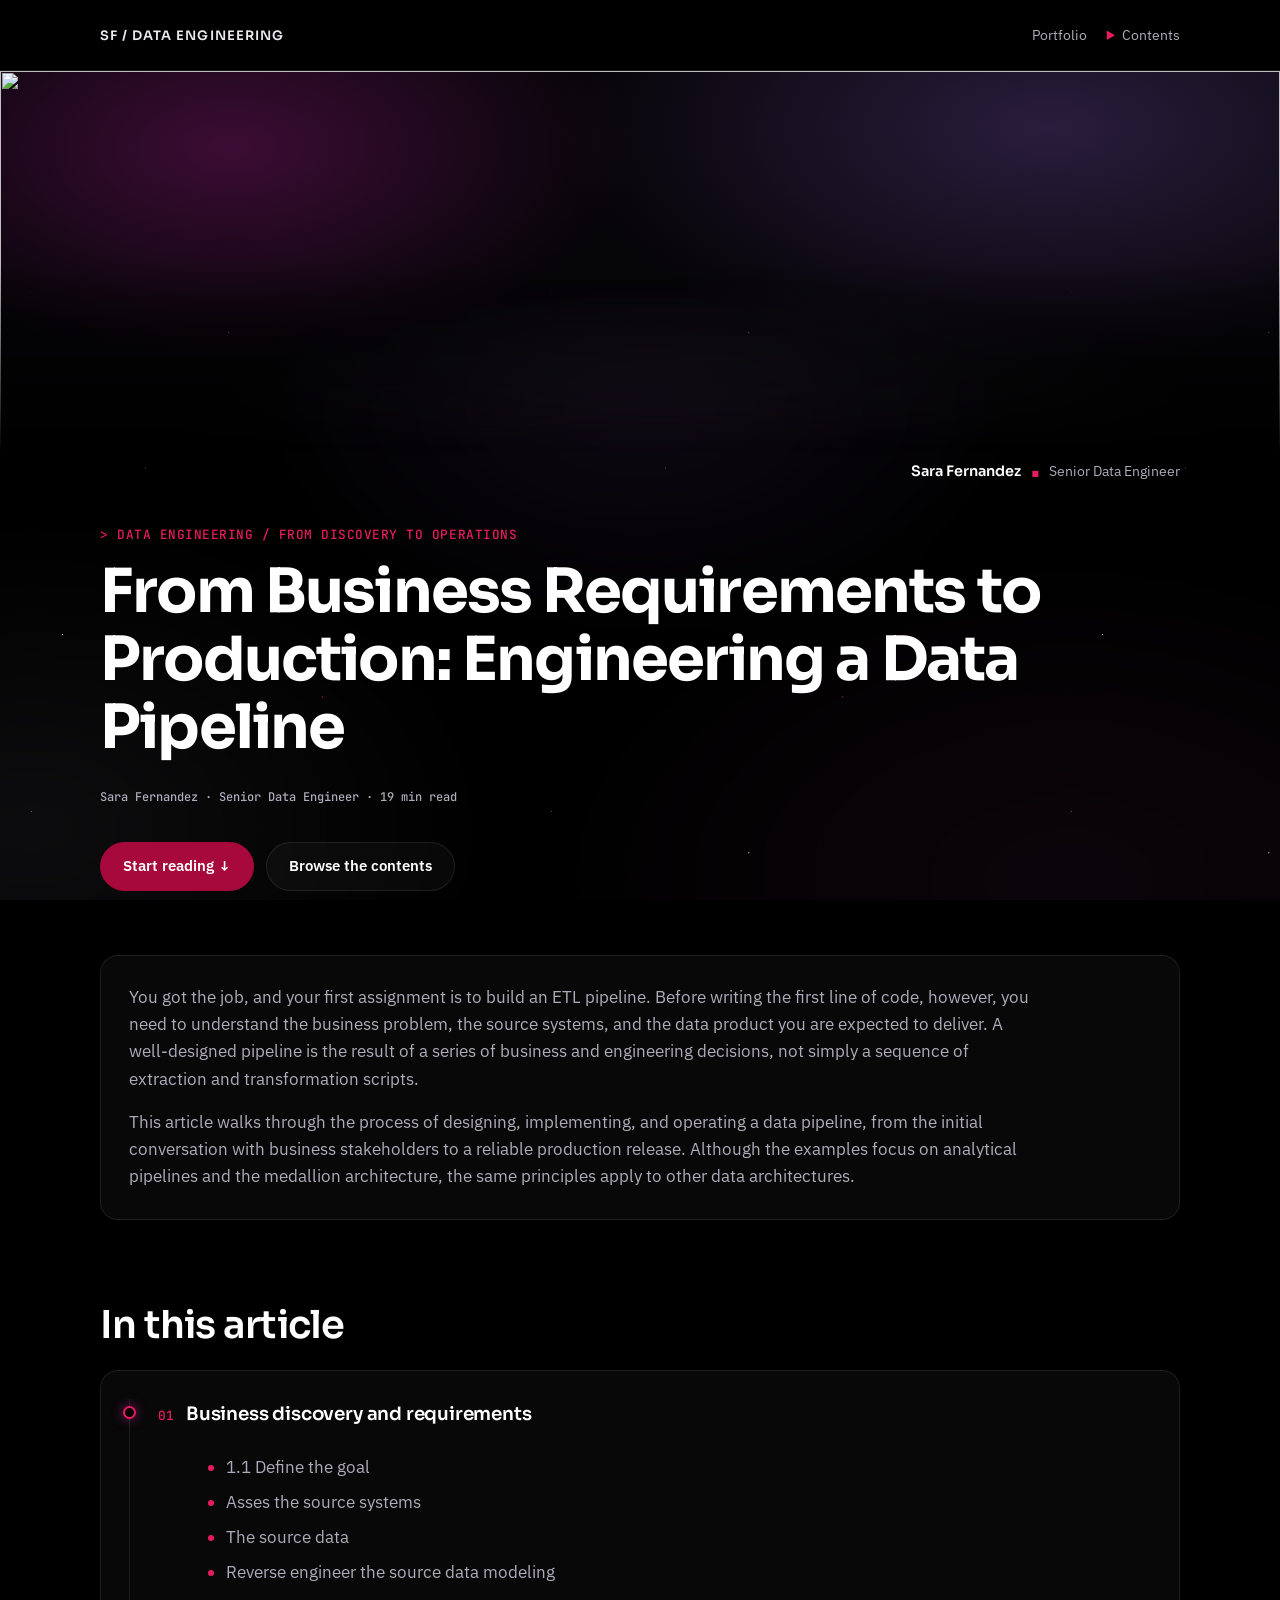
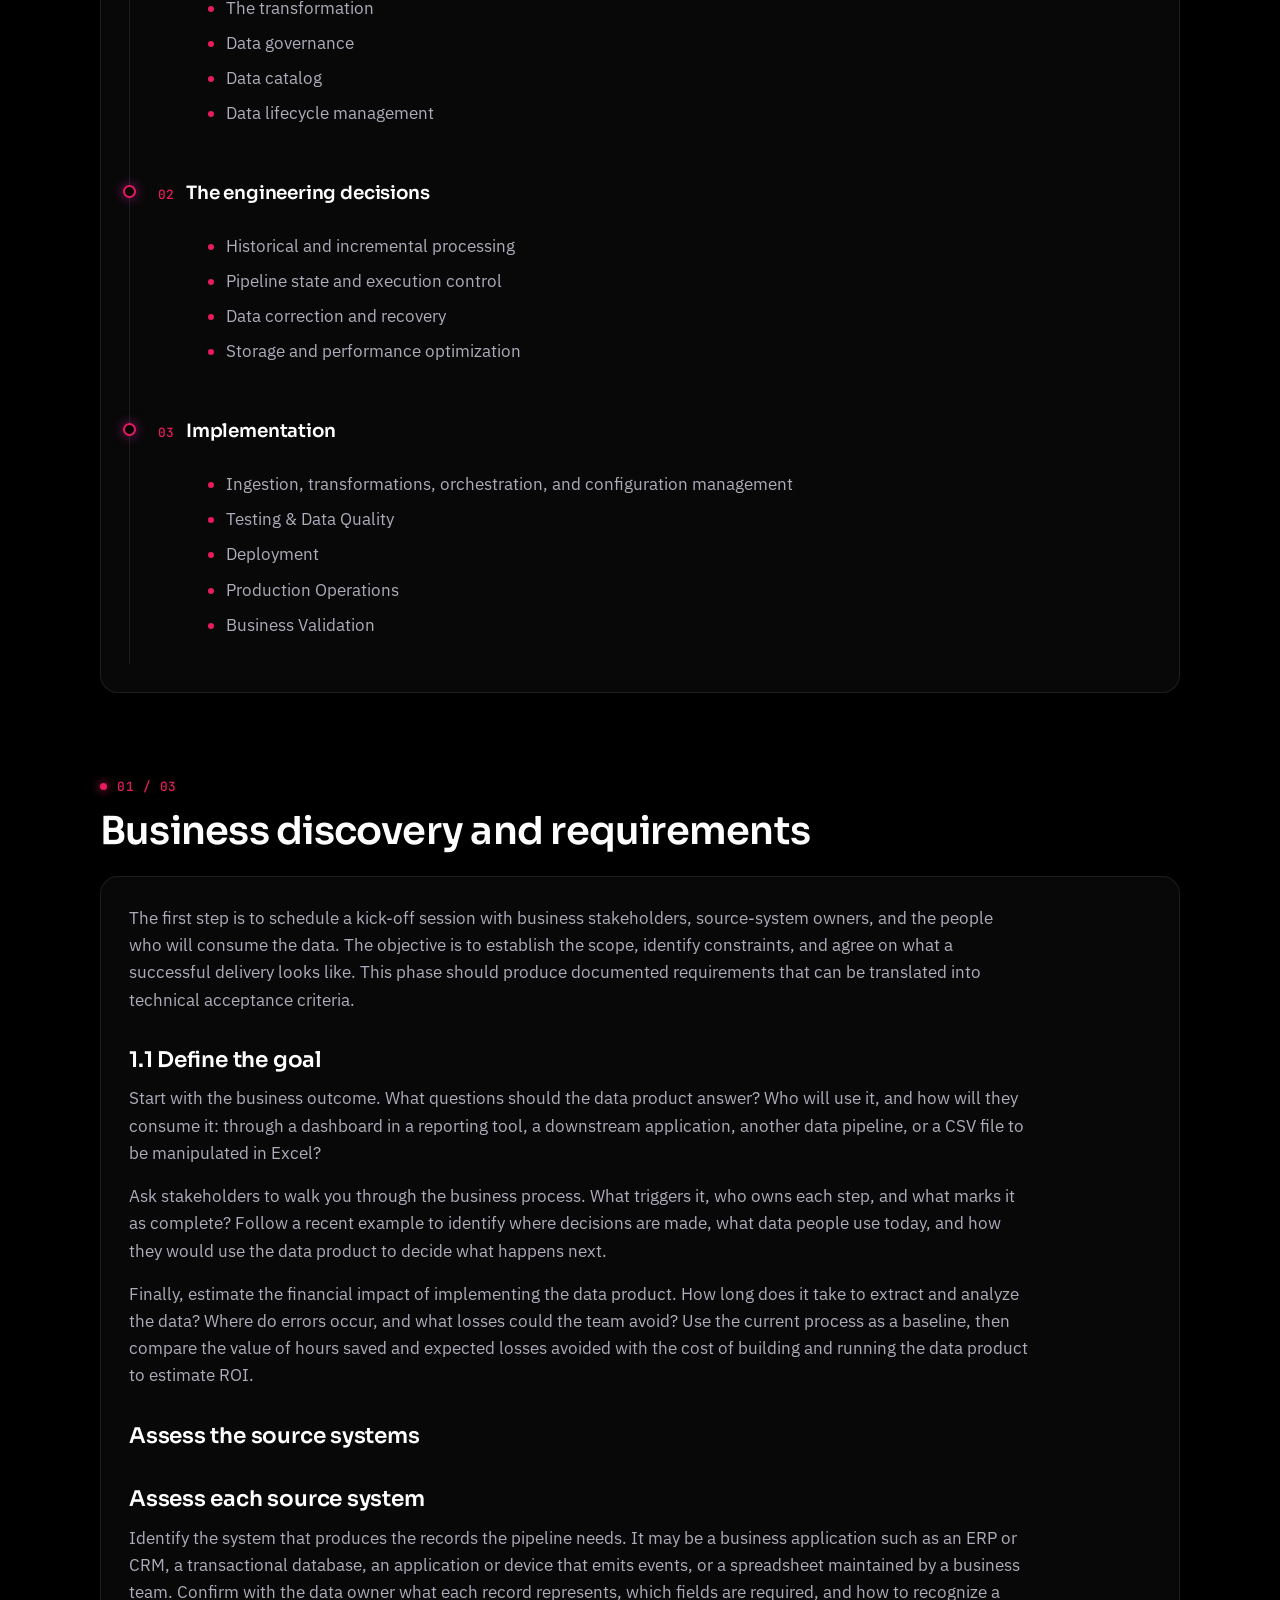
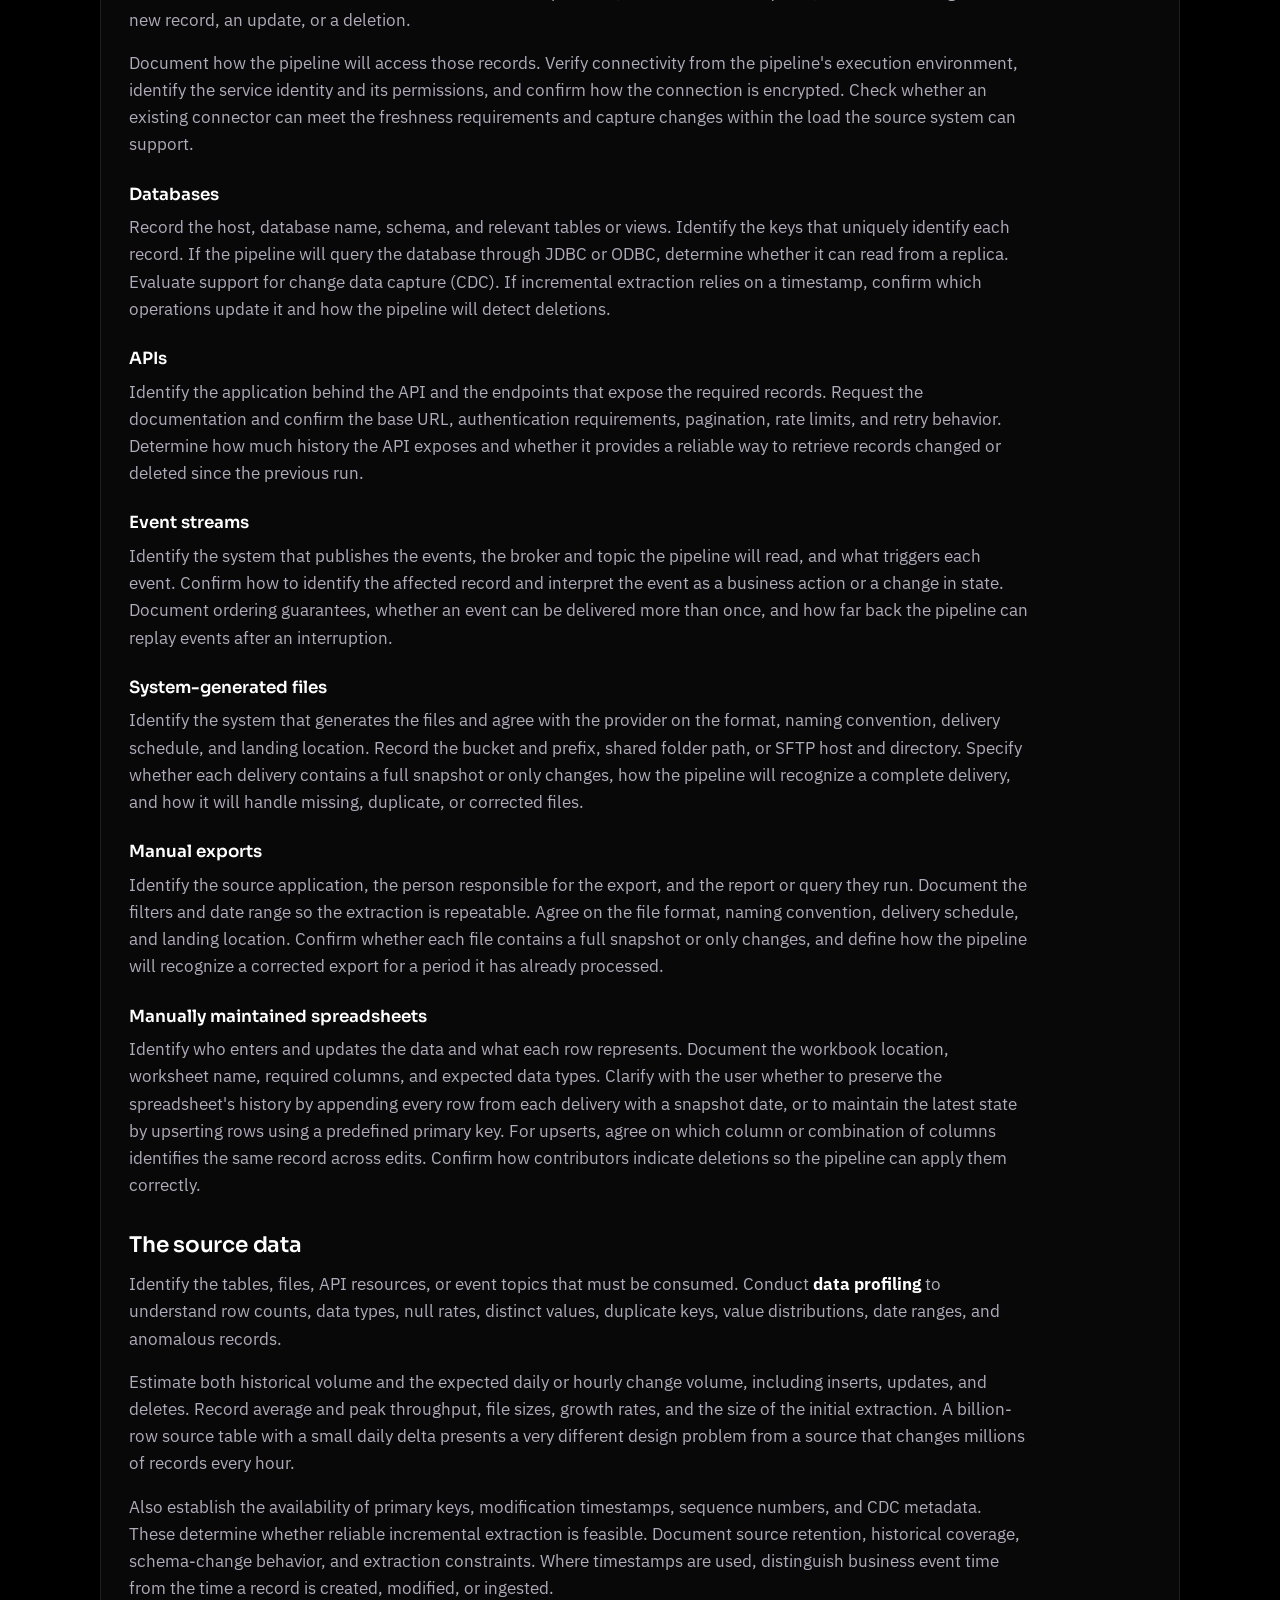
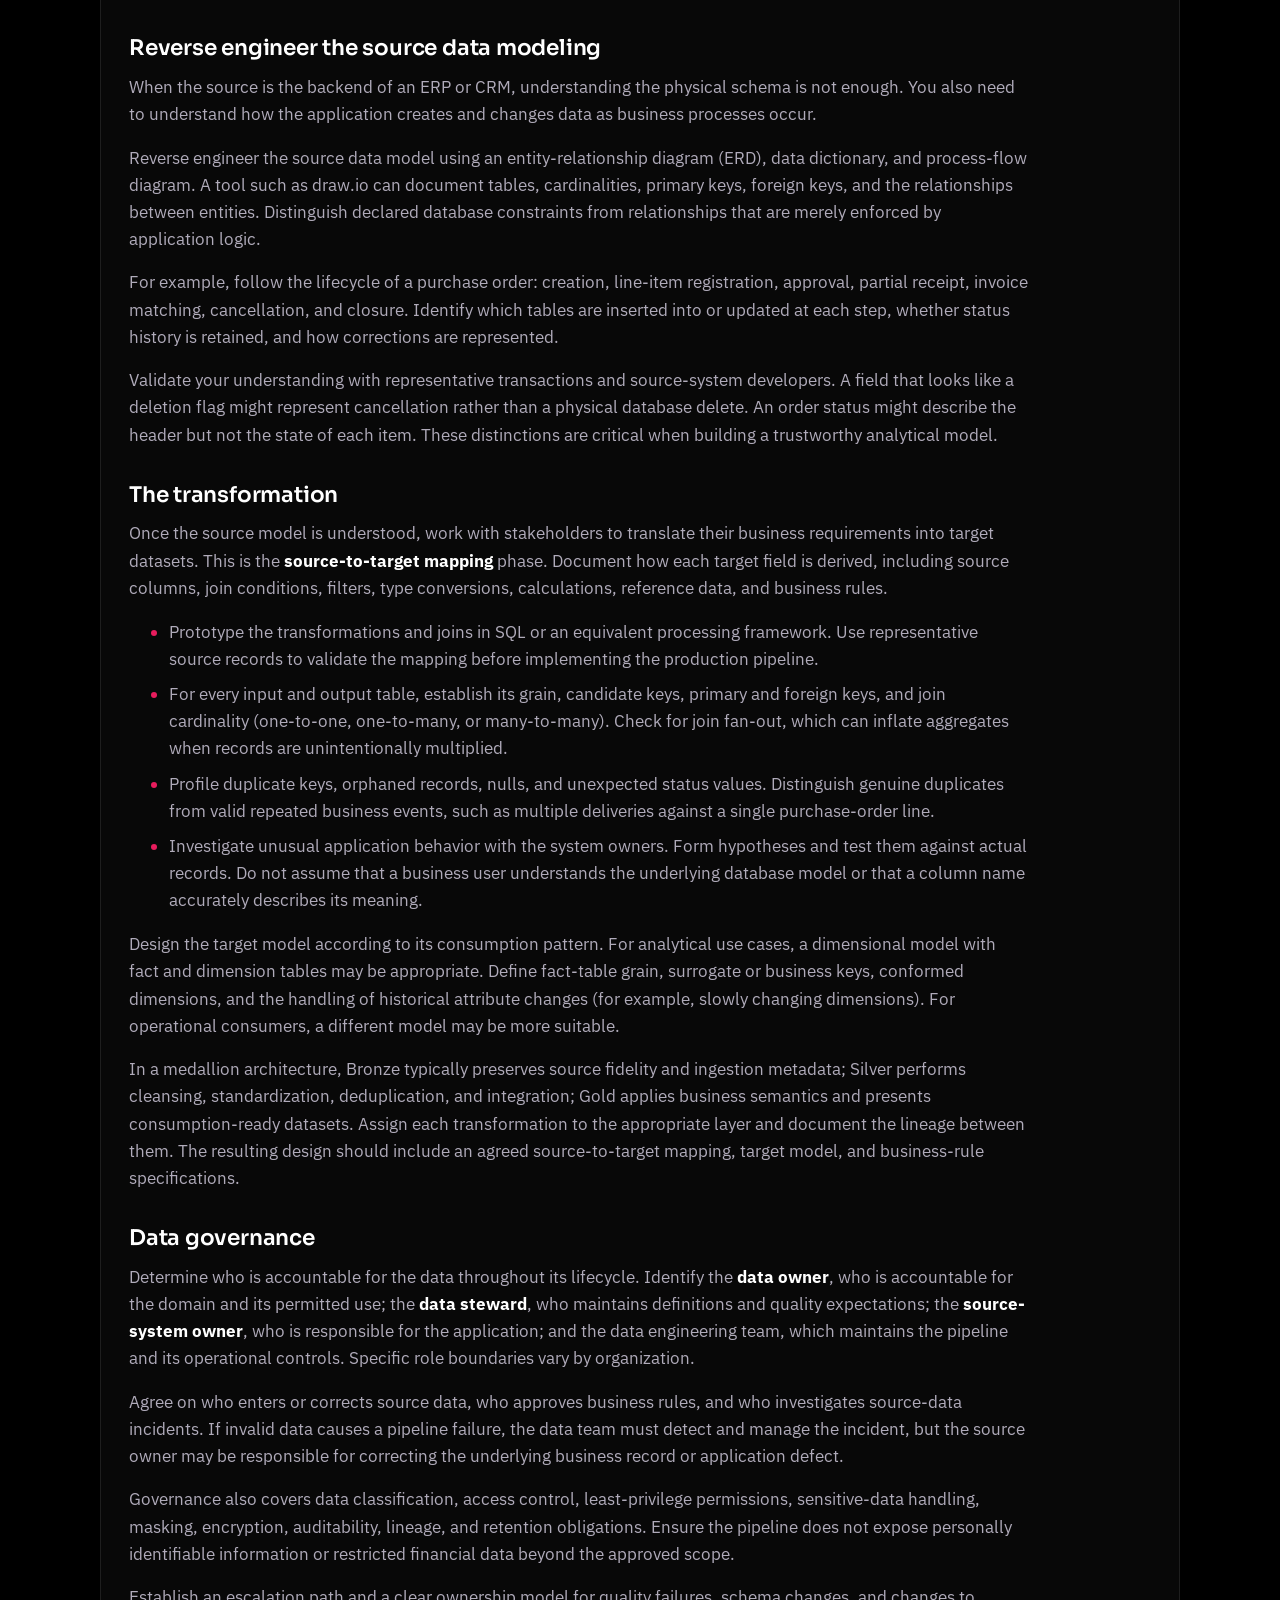
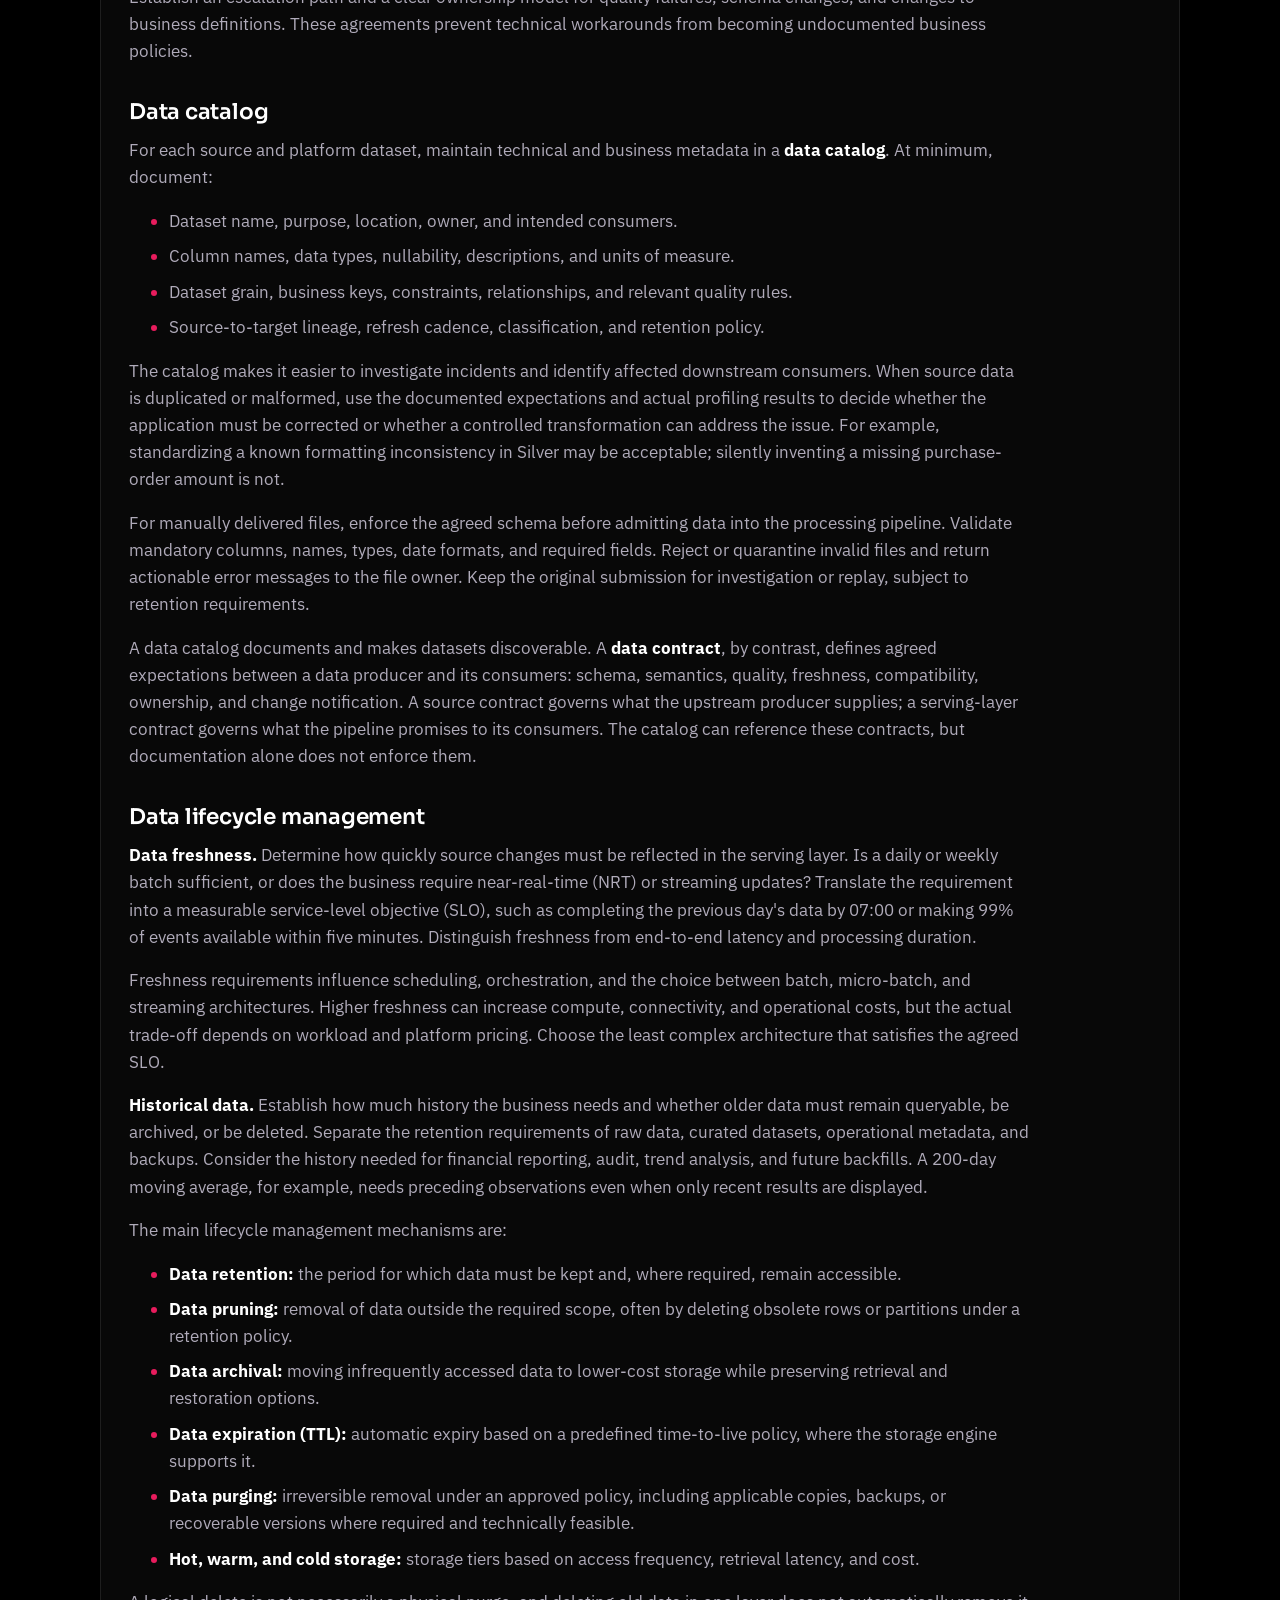
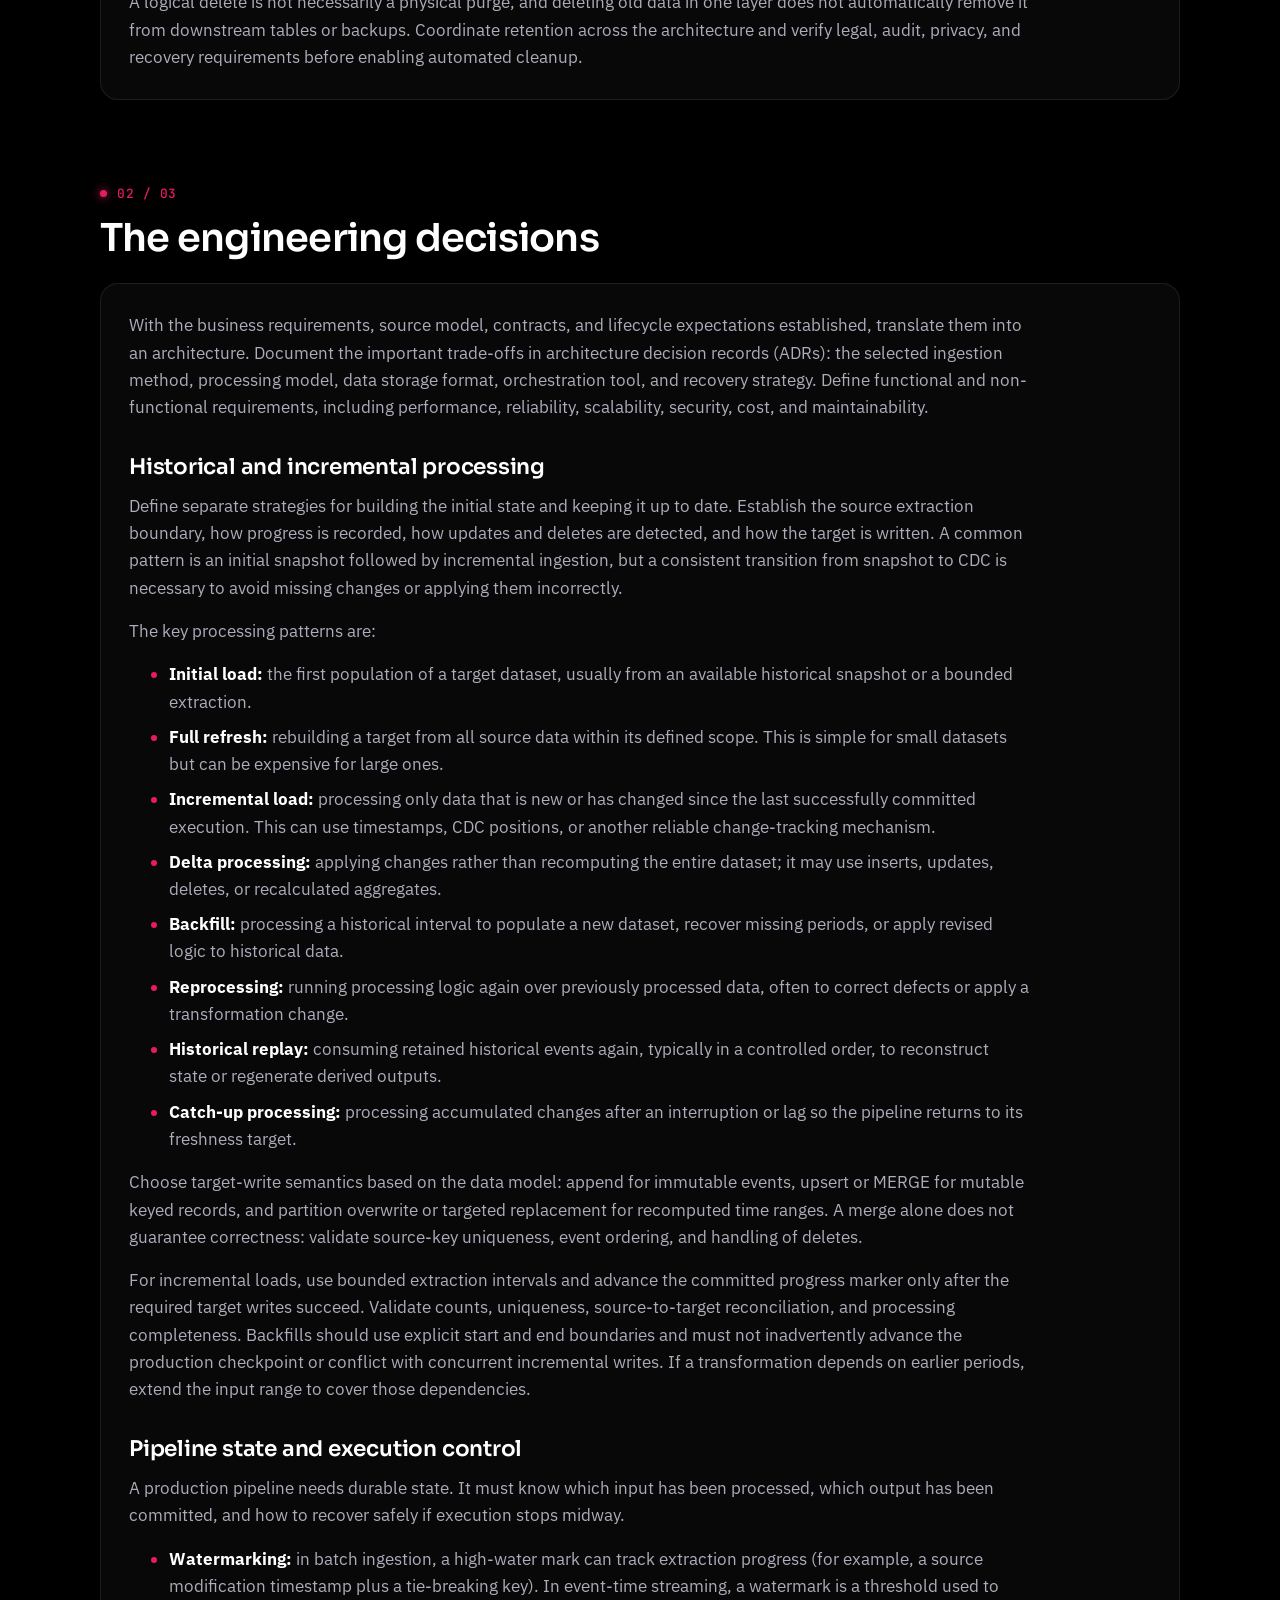
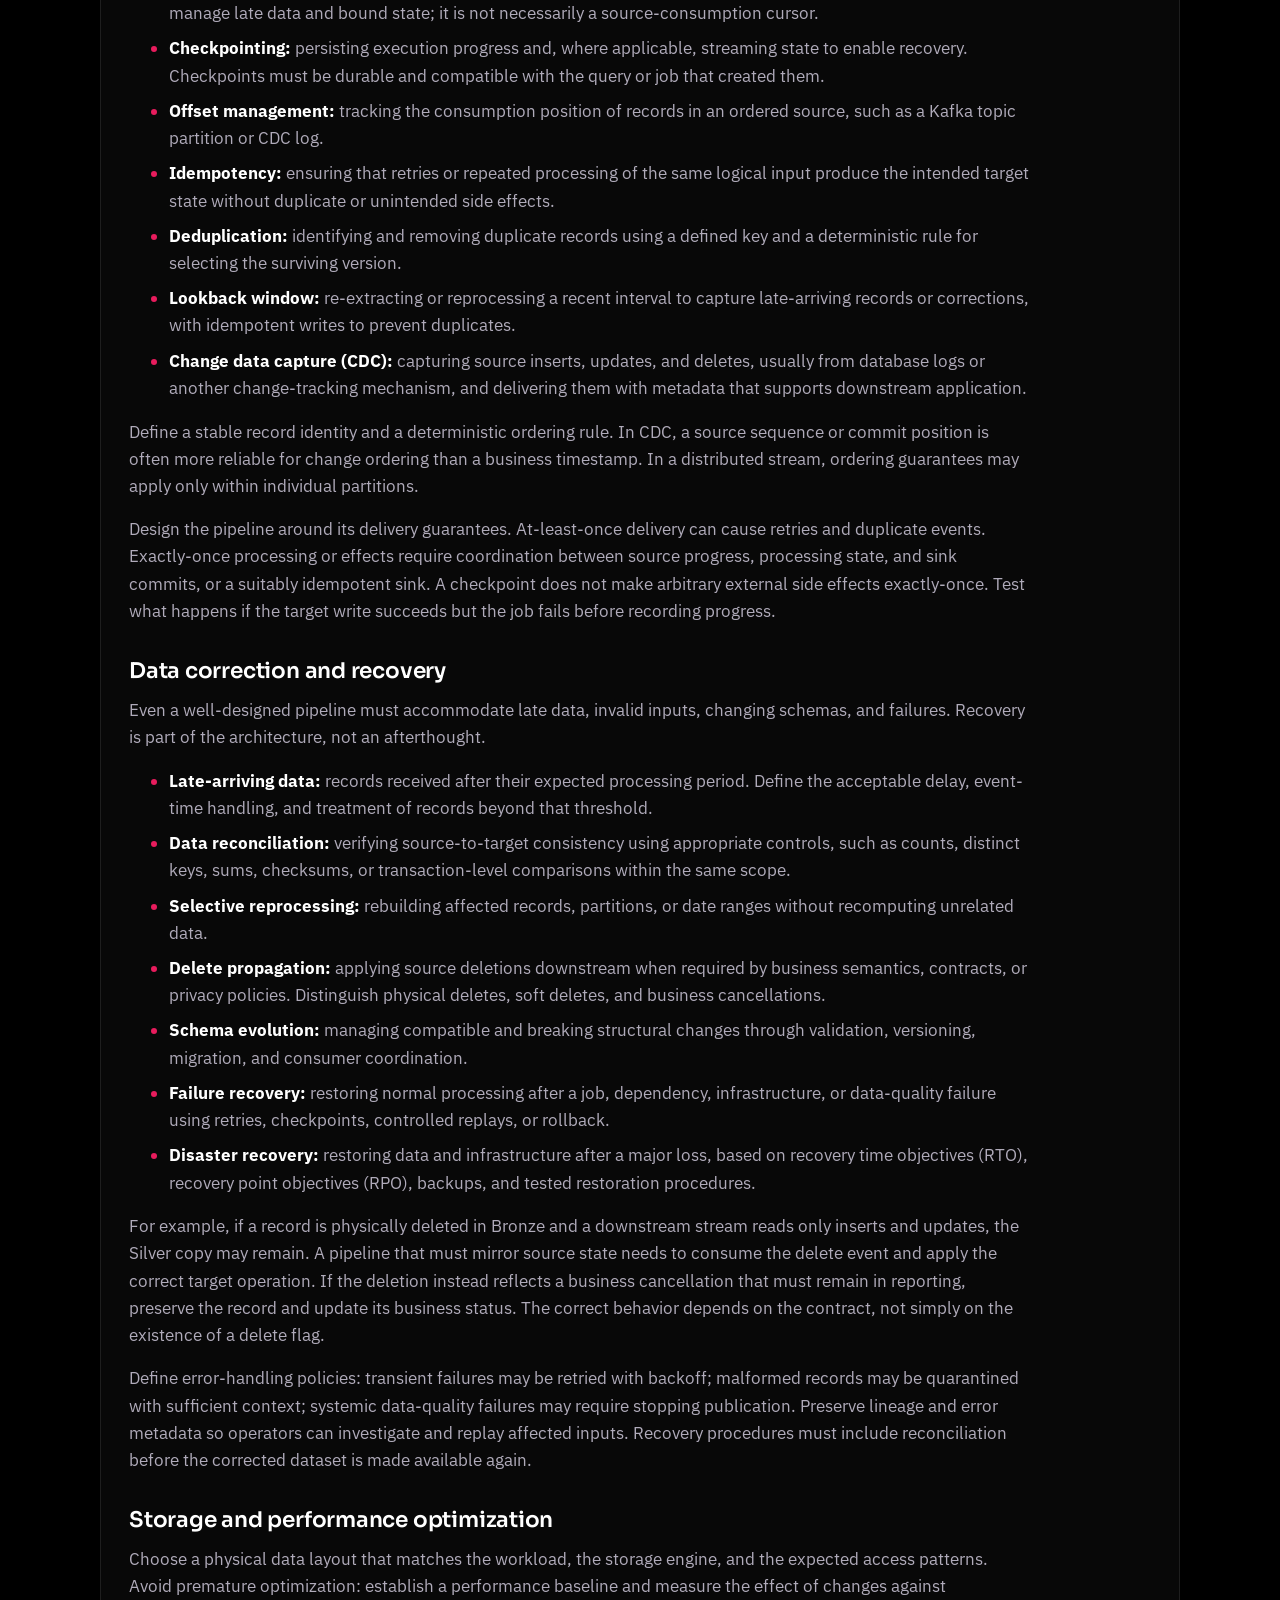
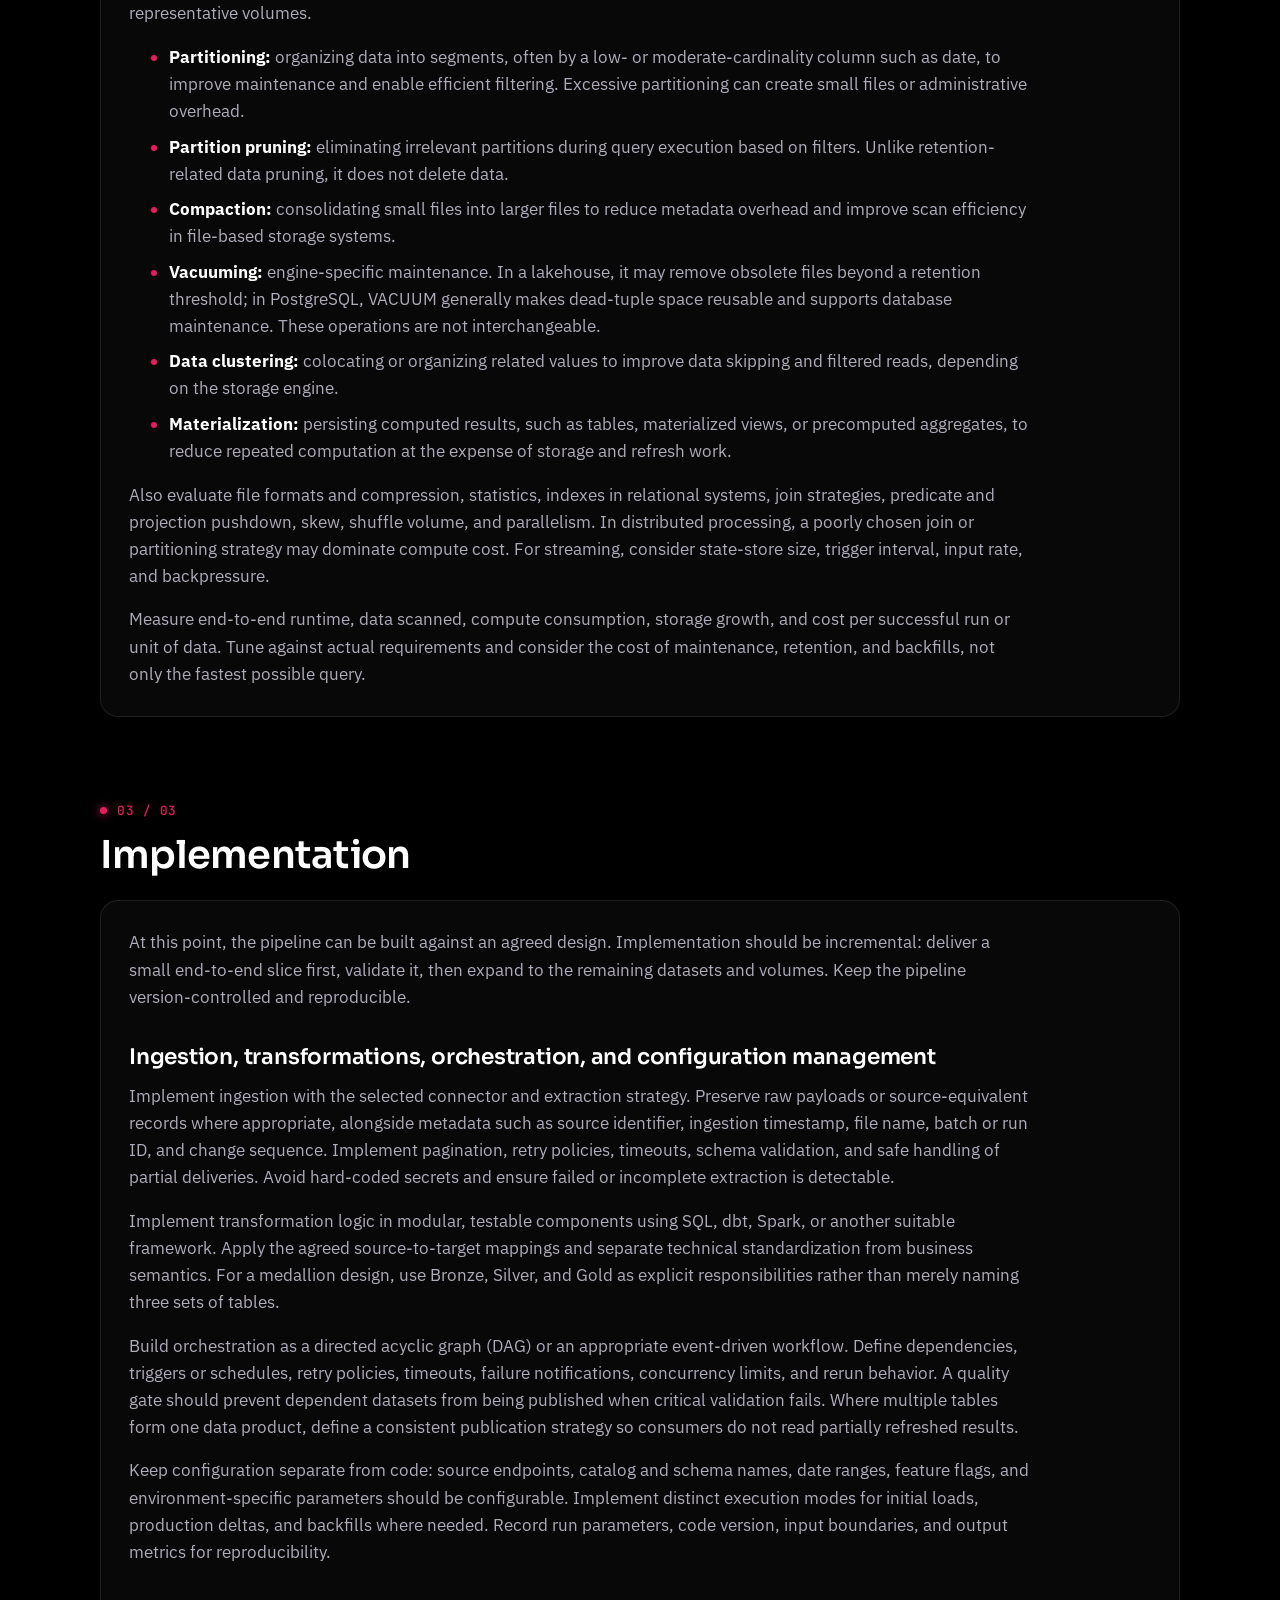
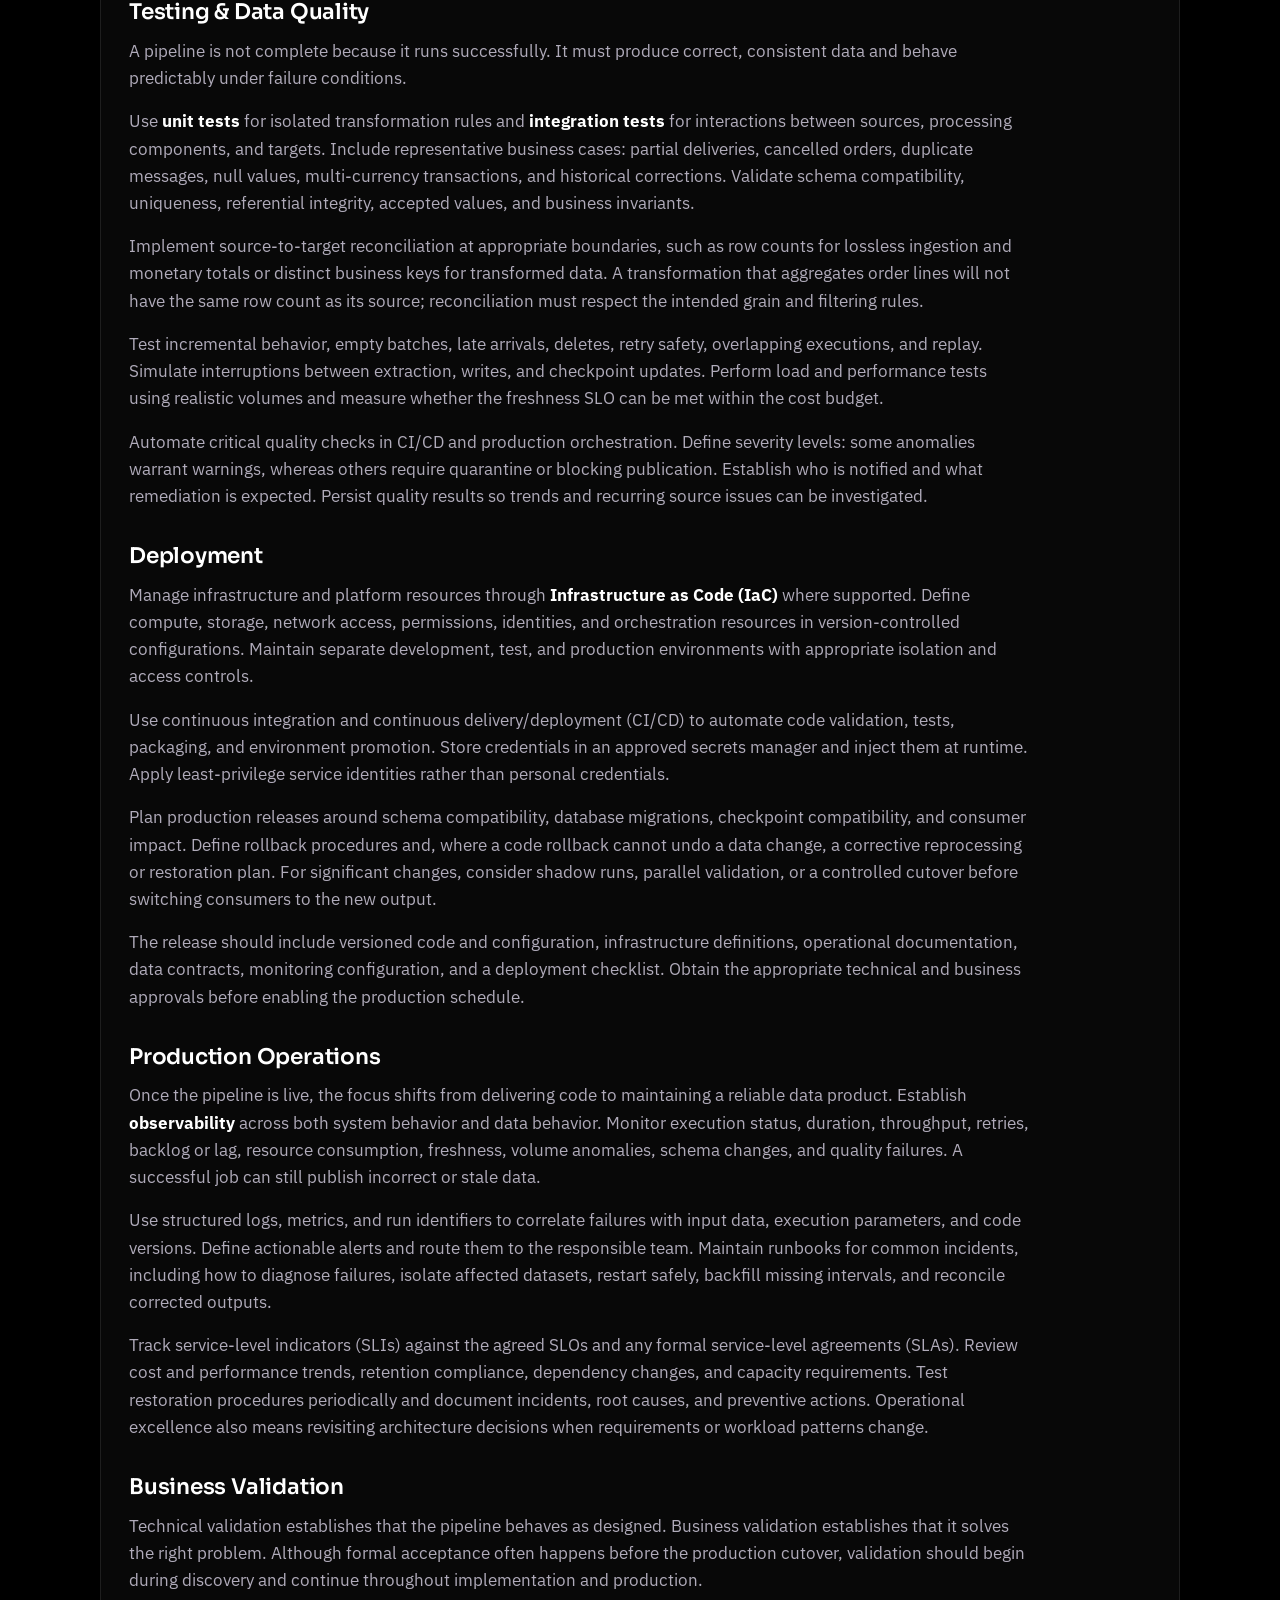
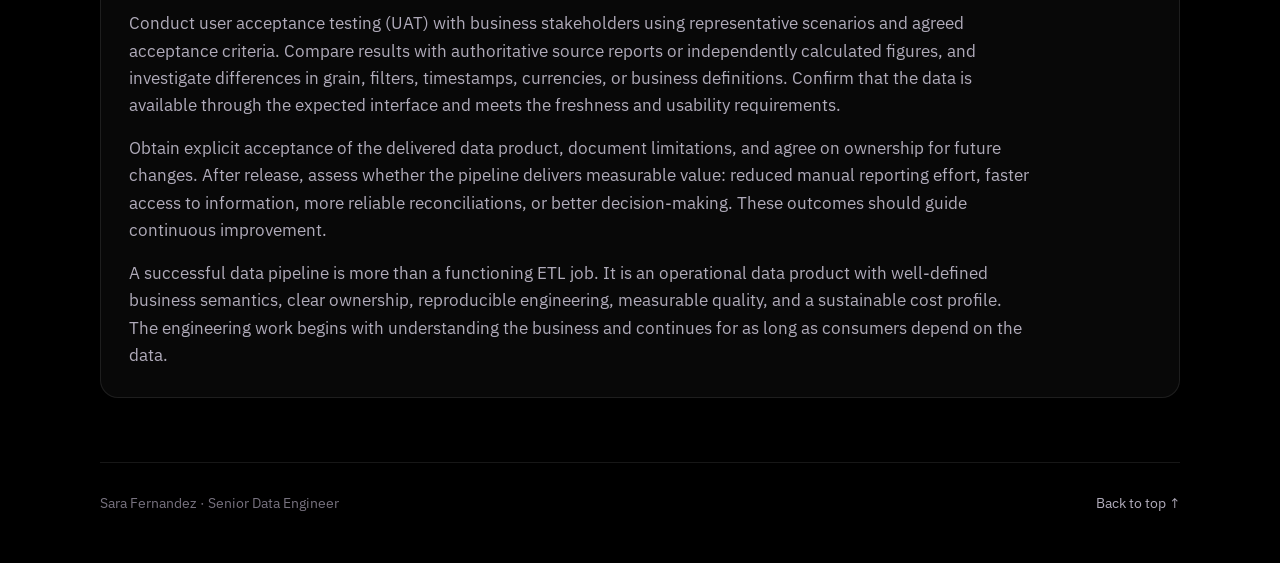
==== commit f21c808c: "refactor: chapter 1.1 and 1.2" ====
--- a/output/data-pipeline-engineering/index.html
+++ b/output/data-pipeline-engineering/index.html
@@ -326,7 +326,7 @@
 :root {--content:1000px;}</style>
 </head>
 <body id="top">
-<div class="nebula" aria-hidden="true"></div><a class="skip" href="#main">Skip to article</a><header class="site-header"><div class="wrap nav-wrap"><a class="brand" href="#top">SF / DATA ENGINEERING</a><nav aria-label="Main navigation"><a href="https://saradfrz.github.io/portfolio/">Portfolio</a><details class="chapter-nav"><summary>Contents</summary><div class="chapter-menu"><a href="#business-discovery-and-requirements">1. Business discovery and requirements</a><a href="#the-engineering-decisions">2. The engineering decisions</a><a href="#implementation">3. Implementation</a></div></details></nav></div></header><main id="main"><div class="portfolio-cover" aria-hidden="true"><img src="https://lmwxqzustlrpfmbhvjbx.supabase.co/storage/v1/object/public/portfolio/img/nebulae-02.png" alt="" fetchpriority="high"></div><div class="portfolio-identity wrap"><a href="https://saradfrz.github.io/portfolio/">Sara Fernandez</a><span aria-hidden="true" class="identity-separator">■</span><span>Senior Data Engineer</span></div><section class="hero wrap"><p class="eyebrow">DATA ENGINEERING / FROM DISCOVERY TO OPERATIONS</p><h1 style="font-size: clamp(2.1rem, 5vw, 3.8rem); line-height: 1.12; max-width: 24ch">From Business Requirements to Production: Engineering a Data Pipeline</h1><p class="snapshot">Sara Fernandez · Senior Data Engineer · 19 min read</p><div class="actions"><a class="button primary" href="#introduction">Start reading ↓</a><a class="button" href="#contents">Browse the contents</a></div></section><section class="section wrap" id="introduction" aria-label="Introduction" style="padding-top: 40px"><div class="chapter-card"><p>You got the job, and your first assignment is to build an ETL pipeline. Before writing the first line of code, however, you need to understand the business problem, the source systems, and the data product you are expected to deliver. A well-designed pipeline is the result of a series of business and engineering decisions, not simply a sequence of extraction and transformation scripts.</p><p>This article walks through the process of designing, implementing, and operating a data pipeline, from the initial conversation with business stakeholders to a reliable production release. Although the examples focus on analytical pipelines and the medallion architecture, the same principles apply to other data architectures.</p></div></section><section class="section wrap" id="contents" aria-labelledby="contents-title"><h2 id="contents-title">In this article</h2><div class="chapter-card"><div class="checks"><div class="check"><h3><a href="#business-discovery-and-requirements">Business discovery and requirements</a></h3><ul><li><a href="#define-the-goal">Define the goal</a></li><li><a href="#the-source-system">The source system</a></li><li><a href="#the-source-data">The source data</a></li><li><a href="#reverse-engineer-the-source-data-modeling">Reverse engineer the source data modeling</a></li><li><a href="#the-transformation">The transformation</a></li><li><a href="#data-governance">Data governance</a></li><li><a href="#data-catalog">Data catalog</a></li><li><a href="#data-lifecycle-management">Data lifecycle management</a></li></ul></div><div class="check"><h3><a href="#the-engineering-decisions">The engineering decisions</a></h3><ul><li><a href="#historical-and-incremental-processing">Historical and incremental processing</a></li><li><a href="#pipeline-state-and-execution-control">Pipeline state and execution control</a></li><li><a href="#data-correction-and-recovery">Data correction and recovery</a></li><li><a href="#storage-and-performance-optimization">Storage and performance optimization</a></li></ul></div><div class="check"><h3><a href="#implementation">Implementation</a></h3><ul><li><a href="#ingestion-transformations-orchestration-and-configuration-management">Ingestion, transformations, orchestration, and configuration management</a></li><li><a href="#testing-data-quality">Testing &amp; Data Quality</a></li><li><a href="#deployment">Deployment</a></li><li><a href="#production-operations">Production Operations</a></li><li><a href="#business-validation">Business Validation</a></li></ul></div></div></div></section><section class="section wrap" id="business-discovery-and-requirements" aria-labelledby="heading-business-discovery-and-requirements"><div class="num">01 / 03</div><h2 id="heading-business-discovery-and-requirements">Business discovery and requirements</h2><div class="chapter-card"><p>The first step is to schedule a kick-off session with business stakeholders, source-system owners, and the people who will consume the data. The objective is to establish the scope, identify constraints, and agree on what a successful delivery looks like. This phase should produce documented requirements that can be translated into technical acceptance criteria.</p><h3 id="define-the-goal" style="scroll-margin-top: 100px">Define the goal</h3><p>Start with the business outcome. What questions should the data product answer? Who will use it, and how will they consume it: through a dashboard in a reporting tool, a downstream application, another data pipeline, or a CSV file to be manipulated in Excel?</p><p>Define the expected datasets, measures, dimensions, and level of detail. If the finance team asks for an <strong>accounts receivable aging mart</strong>, establish whether they need one row per invoice, per installment, or per customer at each reporting date. For example, if an invoice has two installments with different due dates, installment-level detail lets the team assign each outstanding amount to the correct aging bucket. Agree on how to calculate <strong>outstanding balance</strong> and <strong>overdue balance</strong> as of the reporting date, including how to apply partial payments and credit notes, when an installment becomes overdue, and which exchange rate to use for foreign-currency balances. Confirm which dimensions the team needs for reporting, such as customer, legal entity, and transaction currency.</p><p>The output is the <strong>serving layer</strong> of the data architecture. In a medallion architecture, this commonly corresponds to Gold, where business-ready data products are exposed to consumers. Gold may contain dimensional models, aggregates, or domain-specific marts; it does not have to contain only aggregated data. Define the expected schema, grain, freshness, and acceptance criteria before selecting the implementation.</p><h3 id="the-source-system" style="scroll-margin-top: 100px">The source system</h3><p>Identify the source of the data and the records the pipeline needs. The source may be an ERP, a CRM, a transactional database, a SaaS application, an event stream, or a manually maintained spreadsheet. If an API or file export provides the data, identify the system that produces the underlying records. Confirm with the data owner what each record represents and which fields are required.</p><p>Document where the pipeline will read the data. For a database, record the host, database name, schema, and relevant tables or views. For an API, record the base URL and endpoints. For an event stream, identify the broker and topic. For files, specify the bucket and prefix, the full path to a shared intranet folder, or the SFTP host and directory. Verify that the pipeline can reach the location from its execution environment.</p><p>Determine how the pipeline will extract the data and detect changes. Check whether an existing connector meets the requirements for freshness, source-system load, and tracking updates and deletions. For an API, request the documentation and authentication requirements, then review pagination, rate limits, retry behavior, and historical coverage. For a database, evaluate JDBC or ODBC queries, the availability of a read replica, and support for change data capture (CDC). Confirm which service identity the pipeline will use, what it can read, and how the connection is encrypted.</p><p>For file ingestion, agree with the provider on the file format, naming convention, delivery schedule, and landing zone where incoming files are received. Specify whether each delivery contains a full snapshot or only changes. For manual spreadsheet exports, identify the person responsible and provide a template with the expected worksheet name, columns, and data types. Define how the pipeline will validate each delivery and handle missing, duplicate, or corrected files.</p><h3 id="the-source-data" style="scroll-margin-top: 100px">The source data</h3><p>Identify the tables, files, API resources, or event topics that must be consumed. Conduct <strong>data profiling</strong> to understand row counts, data types, null rates, distinct values, duplicate keys, value distributions, date ranges, and anomalous records.</p><p>Estimate both historical volume and the expected daily or hourly change volume, including inserts, updates, and deletes. Record average and peak throughput, file sizes, growth rates, and the size of the initial extraction. A billion-row source table with a small daily delta presents a very different design problem from a source that changes millions of records every hour.</p><p>Also establish the availability of primary keys, modification timestamps, sequence numbers, and CDC metadata. These determine whether reliable incremental extraction is feasible. Document source retention, historical coverage, schema-change behavior, and extraction constraints. Where timestamps are used, distinguish business event time from the time a record is created, modified, or ingested.</p><h3 id="reverse-engineer-the-source-data-modeling" style="scroll-margin-top: 100px">Reverse engineer the source data modeling</h3><p>When the source is the backend of an ERP or CRM, understanding the physical schema is not enough. You also need to understand how the application creates and changes data as business processes occur.</p><p>Reverse engineer the source data model using an entity-relationship diagram (ERD), data dictionary, and process-flow diagram. A tool such as draw.io can document tables, cardinalities, primary keys, foreign keys, and the relationships between entities. Distinguish declared database constraints from relationships that are merely enforced by application logic.</p><p>For example, follow the lifecycle of a purchase order: creation, line-item registration, approval, partial receipt, invoice matching, cancellation, and closure. Identify which tables are inserted into or updated at each step, whether status history is retained, and how corrections are represented.</p><p>Validate your understanding with representative transactions and source-system developers. A field that looks like a deletion flag might represent cancellation rather than a physical database delete. An order status might describe the header but not the state of each item. These distinctions are critical when building a trustworthy analytical model.</p><h3 id="the-transformation" style="scroll-margin-top: 100px">The transformation</h3><p>Once the source model is understood, work with stakeholders to translate their business requirements into target datasets. This is the <strong>source-to-target mapping</strong> phase. Document how each target field is derived, including source columns, join conditions, filters, type conversions, calculations, reference data, and business rules.</p><ul><li>Prototype the transformations and joins in SQL or an equivalent processing framework. Use representative source records to validate the mapping before implementing the production pipeline.</li><li>For every input and output table, establish its grain, candidate keys, primary and foreign keys, and join cardinality (one-to-one, one-to-many, or many-to-many). Check for join fan-out, which can inflate aggregates when records are unintentionally multiplied.</li><li>Profile duplicate keys, orphaned records, nulls, and unexpected status values. Distinguish genuine duplicates from valid repeated business events, such as multiple deliveries against a single purchase-order line.</li><li>Investigate unusual application behavior with the system owners. Form hypotheses and test them against actual records. Do not assume that a business user understands the underlying database model or that a column name accurately describes its meaning.</li></ul><p>Design the target model according to its consumption pattern. For analytical use cases, a dimensional model with fact and dimension tables may be appropriate. Define fact-table grain, surrogate or business keys, conformed dimensions, and the handling of historical attribute changes (for example, slowly changing dimensions). For operational consumers, a different model may be more suitable.</p><p>In a medallion architecture, Bronze typically preserves source fidelity and ingestion metadata; Silver performs cleansing, standardization, deduplication, and integration; Gold applies business semantics and presents consumption-ready datasets. Assign each transformation to the appropriate layer and document the lineage between them. The resulting design should include an agreed source-to-target mapping, target model, and business-rule specifications.</p><h3 id="data-governance" style="scroll-margin-top: 100px">Data governance</h3><p>Determine who is accountable for the data throughout its lifecycle. Identify the <strong>data owner</strong>, who is accountable for the domain and its permitted use; the <strong>data steward</strong>, who maintains definitions and quality expectations; the <strong>source-system owner</strong>, who is responsible for the application; and the data engineering team, which maintains the pipeline and its operational controls. Specific role boundaries vary by organization.</p><p>Agree on who enters or corrects source data, who approves business rules, and who investigates source-data incidents. If invalid data causes a pipeline failure, the data team must detect and manage the incident, but the source owner may be responsible for correcting the underlying business record or application defect.</p><p>Governance also covers data classification, access control, least-privilege permissions, sensitive-data handling, masking, encryption, auditability, lineage, and retention obligations. Ensure the pipeline does not expose personally identifiable information or restricted financial data beyond the approved scope.</p><p>Establish an escalation path and a clear ownership model for quality failures, schema changes, and changes to business definitions. These agreements prevent technical workarounds from becoming undocumented business policies.</p><h3 id="data-catalog" style="scroll-margin-top: 100px">Data catalog</h3><p>For each source and platform dataset, maintain technical and business metadata in a <strong>data catalog</strong>. At minimum, document:</p><ul><li>Dataset name, purpose, location, owner, and intended consumers.</li><li>Column names, data types, nullability, descriptions, and units of measure.</li><li>Dataset grain, business keys, constraints, relationships, and relevant quality rules.</li><li>Source-to-target lineage, refresh cadence, classification, and retention policy.</li></ul><p>The catalog makes it easier to investigate incidents and identify affected downstream consumers. When source data is duplicated or malformed, use the documented expectations and actual profiling results to decide whether the application must be corrected or whether a controlled transformation can address the issue. For example, standardizing a known formatting inconsistency in Silver may be acceptable; silently inventing a missing purchase-order amount is not.</p><p>For manually delivered files, enforce the agreed schema before admitting data into the processing pipeline. Validate mandatory columns, names, types, date formats, and required fields. Reject or quarantine invalid files and return actionable error messages to the file owner. Keep the original submission for investigation or replay, subject to retention requirements.</p><p>A data catalog documents and makes datasets discoverable. A <strong>data contract</strong>, by contrast, defines agreed expectations between a data producer and its consumers: schema, semantics, quality, freshness, compatibility, ownership, and change notification. A source contract governs what the upstream producer supplies; a serving-layer contract governs what the pipeline promises to its consumers. The catalog can reference these contracts, but documentation alone does not enforce them.</p><h3 id="data-lifecycle-management" style="scroll-margin-top: 100px">Data lifecycle management</h3><p><strong>Data freshness.</strong> Determine how quickly source changes must be reflected in the serving layer. Is a daily or weekly batch sufficient, or does the business require near-real-time (NRT) or streaming updates? Translate the requirement into a measurable service-level objective (SLO), such as completing the previous day&#39;s data by 07:00 or making 99% of events available within five minutes. Distinguish freshness from end-to-end latency and processing duration.</p><p>Freshness requirements influence scheduling, orchestration, and the choice between batch, micro-batch, and streaming architectures. Higher freshness can increase compute, connectivity, and operational costs, but the actual trade-off depends on workload and platform pricing. Choose the least complex architecture that satisfies the agreed SLO.</p><p><strong>Historical data.</strong> Establish how much history the business needs and whether older data must remain queryable, be archived, or be deleted. Separate the retention requirements of raw data, curated datasets, operational metadata, and backups. Consider the history needed for financial reporting, audit, trend analysis, and future backfills. A 200-day moving average, for example, needs preceding observations even when only recent results are displayed.</p><p>The main lifecycle management mechanisms are:</p><ul><li><strong>Data retention:</strong> the period for which data must be kept and, where required, remain accessible.</li><li><strong>Data pruning:</strong> removal of data outside the required scope, often by deleting obsolete rows or partitions under a retention policy.</li><li><strong>Data archival:</strong> moving infrequently accessed data to lower-cost storage while preserving retrieval and restoration options.</li><li><strong>Data expiration (TTL):</strong> automatic expiry based on a predefined time-to-live policy, where the storage engine supports it.</li><li><strong>Data purging:</strong> irreversible removal under an approved policy, including applicable copies, backups, or recoverable versions where required and technically feasible.</li><li><strong>Hot, warm, and cold storage:</strong> storage tiers based on access frequency, retrieval latency, and cost.</li></ul><p>A logical delete is not necessarily a physical purge, and deleting old data in one layer does not automatically remove it from downstream tables or backups. Coordinate retention across the architecture and verify legal, audit, privacy, and recovery requirements before enabling automated cleanup.</p></div></section><section class="section wrap" id="the-engineering-decisions" aria-labelledby="heading-the-engineering-decisions"><div class="num">02 / 03</div><h2 id="heading-the-engineering-decisions">The engineering decisions</h2><div class="chapter-card"><p>With the business requirements, source model, contracts, and lifecycle expectations established, translate them into an architecture. Document the important trade-offs in architecture decision records (ADRs): the selected ingestion method, processing model, data storage format, orchestration tool, and recovery strategy. Define functional and non-functional requirements, including performance, reliability, scalability, security, cost, and maintainability.</p><h3 id="historical-and-incremental-processing" style="scroll-margin-top: 100px">Historical and incremental processing</h3><p>Define separate strategies for building the initial state and keeping it up to date. Establish the source extraction boundary, how progress is recorded, how updates and deletes are detected, and how the target is written. A common pattern is an initial snapshot followed by incremental ingestion, but a consistent transition from snapshot to CDC is necessary to avoid missing changes or applying them incorrectly.</p><p>The key processing patterns are:</p><ul><li><strong>Initial load:</strong> the first population of a target dataset, usually from an available historical snapshot or a bounded extraction.</li><li><strong>Full refresh:</strong> rebuilding a target from all source data within its defined scope. This is simple for small datasets but can be expensive for large ones.</li><li><strong>Incremental load:</strong> processing only data that is new or has changed since the last successfully committed execution. This can use timestamps, CDC positions, or another reliable change-tracking mechanism.</li><li><strong>Delta processing:</strong> applying changes rather than recomputing the entire dataset; it may use inserts, updates, deletes, or recalculated aggregates.</li><li><strong>Backfill:</strong> processing a historical interval to populate a new dataset, recover missing periods, or apply revised logic to historical data.</li><li><strong>Reprocessing:</strong> running processing logic again over previously processed data, often to correct defects or apply a transformation change.</li><li><strong>Historical replay:</strong> consuming retained historical events again, typically in a controlled order, to reconstruct state or regenerate derived outputs.</li><li><strong>Catch-up processing:</strong> processing accumulated changes after an interruption or lag so the pipeline returns to its freshness target.</li></ul><p>Choose target-write semantics based on the data model: append for immutable events, upsert or MERGE for mutable keyed records, and partition overwrite or targeted replacement for recomputed time ranges. A merge alone does not guarantee correctness: validate source-key uniqueness, event ordering, and handling of deletes.</p><p>For incremental loads, use bounded extraction intervals and advance the committed progress marker only after the required target writes succeed. Validate counts, uniqueness, source-to-target reconciliation, and processing completeness. Backfills should use explicit start and end boundaries and must not inadvertently advance the production checkpoint or conflict with concurrent incremental writes. If a transformation depends on earlier periods, extend the input range to cover those dependencies.</p><h3 id="pipeline-state-and-execution-control" style="scroll-margin-top: 100px">Pipeline state and execution control</h3><p>A production pipeline needs durable state. It must know which input has been processed, which output has been committed, and how to recover safely if execution stops midway.</p><ul><li><strong>Watermarking:</strong> in batch ingestion, a high-water mark can track extraction progress (for example, a source modification timestamp plus a tie-breaking key). In event-time streaming, a watermark is a threshold used to manage late data and bound state; it is not necessarily a source-consumption cursor.</li><li><strong>Checkpointing:</strong> persisting execution progress and, where applicable, streaming state to enable recovery. Checkpoints must be durable and compatible with the query or job that created them.</li><li><strong>Offset management:</strong> tracking the consumption position of records in an ordered source, such as a Kafka topic partition or CDC log.</li><li><strong>Idempotency:</strong> ensuring that retries or repeated processing of the same logical input produce the intended target state without duplicate or unintended side effects.</li><li><strong>Deduplication:</strong> identifying and removing duplicate records using a defined key and a deterministic rule for selecting the surviving version.</li><li><strong>Lookback window:</strong> re-extracting or reprocessing a recent interval to capture late-arriving records or corrections, with idempotent writes to prevent duplicates.</li><li><strong>Change data capture (CDC):</strong> capturing source inserts, updates, and deletes, usually from database logs or another change-tracking mechanism, and delivering them with metadata that supports downstream application.</li></ul><p>Define a stable record identity and a deterministic ordering rule. In CDC, a source sequence or commit position is often more reliable for change ordering than a business timestamp. In a distributed stream, ordering guarantees may apply only within individual partitions.</p><p>Design the pipeline around its delivery guarantees. At-least-once delivery can cause retries and duplicate events. Exactly-once processing or effects require coordination between source progress, processing state, and sink commits, or a suitably idempotent sink. A checkpoint does not make arbitrary external side effects exactly-once. Test what happens if the target write succeeds but the job fails before recording progress.</p><h3 id="data-correction-and-recovery" style="scroll-margin-top: 100px">Data correction and recovery</h3><p>Even a well-designed pipeline must accommodate late data, invalid inputs, changing schemas, and failures. Recovery is part of the architecture, not an afterthought.</p><ul><li><strong>Late-arriving data:</strong> records received after their expected processing period. Define the acceptable delay, event-time handling, and treatment of records beyond that threshold.</li><li><strong>Data reconciliation:</strong> verifying source-to-target consistency using appropriate controls, such as counts, distinct keys, sums, checksums, or transaction-level comparisons within the same scope.</li><li><strong>Selective reprocessing:</strong> rebuilding affected records, partitions, or date ranges without recomputing unrelated data.</li><li><strong>Delete propagation:</strong> applying source deletions downstream when required by business semantics, contracts, or privacy policies. Distinguish physical deletes, soft deletes, and business cancellations.</li><li><strong>Schema evolution:</strong> managing compatible and breaking structural changes through validation, versioning, migration, and consumer coordination.</li><li><strong>Failure recovery:</strong> restoring normal processing after a job, dependency, infrastructure, or data-quality failure using retries, checkpoints, controlled replays, or rollback.</li><li><strong>Disaster recovery:</strong> restoring data and infrastructure after a major loss, based on recovery time objectives (RTO), recovery point objectives (RPO), backups, and tested restoration procedures.</li></ul><p>For example, if a record is physically deleted in Bronze and a downstream stream reads only inserts and updates, the Silver copy may remain. A pipeline that must mirror source state needs to consume the delete event and apply the correct target operation. If the deletion instead reflects a business cancellation that must remain in reporting, preserve the record and update its business status. The correct behavior depends on the contract, not simply on the existence of a delete flag.</p><p>Define error-handling policies: transient failures may be retried with backoff; malformed records may be quarantined with sufficient context; systemic data-quality failures may require stopping publication. Preserve lineage and error metadata so operators can investigate and replay affected inputs. Recovery procedures must include reconciliation before the corrected dataset is made available again.</p><h3 id="storage-and-performance-optimization" style="scroll-margin-top: 100px">Storage and performance optimization</h3><p>Choose a physical data layout that matches the workload, the storage engine, and the expected access patterns. Avoid premature optimization: establish a performance baseline and measure the effect of changes against representative volumes.</p><ul><li><strong>Partitioning:</strong> organizing data into segments, often by a low- or moderate-cardinality column such as date, to improve maintenance and enable efficient filtering. Excessive partitioning can create small files or administrative overhead.</li><li><strong>Partition pruning:</strong> eliminating irrelevant partitions during query execution based on filters. Unlike retention-related data pruning, it does not delete data.</li><li><strong>Compaction:</strong> consolidating small files into larger files to reduce metadata overhead and improve scan efficiency in file-based storage systems.</li><li><strong>Vacuuming:</strong> engine-specific maintenance. In a lakehouse, it may remove obsolete files beyond a retention threshold; in PostgreSQL, VACUUM generally makes dead-tuple space reusable and supports database maintenance. These operations are not interchangeable.</li><li><strong>Data clustering:</strong> colocating or organizing related values to improve data skipping and filtered reads, depending on the storage engine.</li><li><strong>Materialization:</strong> persisting computed results, such as tables, materialized views, or precomputed aggregates, to reduce repeated computation at the expense of storage and refresh work.</li></ul><p>Also evaluate file formats and compression, statistics, indexes in relational systems, join strategies, predicate and projection pushdown, skew, shuffle volume, and parallelism. In distributed processing, a poorly chosen join or partitioning strategy may dominate compute cost. For streaming, consider state-store size, trigger interval, input rate, and backpressure.</p><p>Measure end-to-end runtime, data scanned, compute consumption, storage growth, and cost per successful run or unit of data. Tune against actual requirements and consider the cost of maintenance, retention, and backfills, not only the fastest possible query.</p></div></section><section class="section wrap" id="implementation" aria-labelledby="heading-implementation"><div class="num">03 / 03</div><h2 id="heading-implementation">Implementation</h2><div class="chapter-card"><p>At this point, the pipeline can be built against an agreed design. Implementation should be incremental: deliver a small end-to-end slice first, validate it, then expand to the remaining datasets and volumes. Keep the pipeline version-controlled and reproducible.</p><h3 id="ingestion-transformations-orchestration-and-configuration-management" style="scroll-margin-top: 100px">Ingestion, transformations, orchestration, and configuration management</h3><p>Implement ingestion with the selected connector and extraction strategy. Preserve raw payloads or source-equivalent records where appropriate, alongside metadata such as source identifier, ingestion timestamp, file name, batch or run ID, and change sequence. Implement pagination, retry policies, timeouts, schema validation, and safe handling of partial deliveries. Avoid hard-coded secrets and ensure failed or incomplete extraction is detectable.</p><p>Implement transformation logic in modular, testable components using SQL, dbt, Spark, or another suitable framework. Apply the agreed source-to-target mappings and separate technical standardization from business semantics. For a medallion design, use Bronze, Silver, and Gold as explicit responsibilities rather than merely naming three sets of tables.</p><p>Build orchestration as a directed acyclic graph (DAG) or an appropriate event-driven workflow. Define dependencies, triggers or schedules, retry policies, timeouts, failure notifications, concurrency limits, and rerun behavior. A quality gate should prevent dependent datasets from being published when critical validation fails. Where multiple tables form one data product, define a consistent publication strategy so consumers do not read partially refreshed results.</p><p>Keep configuration separate from code: source endpoints, catalog and schema names, date ranges, feature flags, and environment-specific parameters should be configurable. Implement distinct execution modes for initial loads, production deltas, and backfills where needed. Record run parameters, code version, input boundaries, and output metrics for reproducibility.</p><h3 id="testing-data-quality" style="scroll-margin-top: 100px">Testing &amp; Data Quality</h3><p>A pipeline is not complete because it runs successfully. It must produce correct, consistent data and behave predictably under failure conditions.</p><p>Use <strong>unit tests</strong> for isolated transformation rules and <strong>integration tests</strong> for interactions between sources, processing components, and targets. Include representative business cases: partial deliveries, cancelled orders, duplicate messages, null values, multi-currency transactions, and historical corrections. Validate schema compatibility, uniqueness, referential integrity, accepted values, and business invariants.</p><p>Implement source-to-target reconciliation at appropriate boundaries, such as row counts for lossless ingestion and monetary totals or distinct business keys for transformed data. A transformation that aggregates order lines will not have the same row count as its source; reconciliation must respect the intended grain and filtering rules.</p><p>Test incremental behavior, empty batches, late arrivals, deletes, retry safety, overlapping executions, and replay. Simulate interruptions between extraction, writes, and checkpoint updates. Perform load and performance tests using realistic volumes and measure whether the freshness SLO can be met within the cost budget.</p><p>Automate critical quality checks in CI/CD and production orchestration. Define severity levels: some anomalies warrant warnings, whereas others require quarantine or blocking publication. Establish who is notified and what remediation is expected. Persist quality results so trends and recurring source issues can be investigated.</p><h3 id="deployment" style="scroll-margin-top: 100px">Deployment</h3><p>Manage infrastructure and platform resources through <strong>Infrastructure as Code (IaC)</strong> where supported. Define compute, storage, network access, permissions, identities, and orchestration resources in version-controlled configurations. Maintain separate development, test, and production environments with appropriate isolation and access controls.</p><p>Use continuous integration and continuous delivery/deployment (CI/CD) to automate code validation, tests, packaging, and environment promotion. Store credentials in an approved secrets manager and inject them at runtime. Apply least-privilege service identities rather than personal credentials.</p><p>Plan production releases around schema compatibility, database migrations, checkpoint compatibility, and consumer impact. Define rollback procedures and, where a code rollback cannot undo a data change, a corrective reprocessing or restoration plan. For significant changes, consider shadow runs, parallel validation, or a controlled cutover before switching consumers to the new output.</p><p>The release should include versioned code and configuration, infrastructure definitions, operational documentation, data contracts, monitoring configuration, and a deployment checklist. Obtain the appropriate technical and business approvals before enabling the production schedule.</p><h3 id="production-operations" style="scroll-margin-top: 100px">Production Operations</h3><p>Once the pipeline is live, the focus shifts from delivering code to maintaining a reliable data product. Establish <strong>observability</strong> across both system behavior and data behavior. Monitor execution status, duration, throughput, retries, backlog or lag, resource consumption, freshness, volume anomalies, schema changes, and quality failures. A successful job can still publish incorrect or stale data.</p><p>Use structured logs, metrics, and run identifiers to correlate failures with input data, execution parameters, and code versions. Define actionable alerts and route them to the responsible team. Maintain runbooks for common incidents, including how to diagnose failures, isolate affected datasets, restart safely, backfill missing intervals, and reconcile corrected outputs.</p><p>Track service-level indicators (SLIs) against the agreed SLOs and any formal service-level agreements (SLAs). Review cost and performance trends, retention compliance, dependency changes, and capacity requirements. Test restoration procedures periodically and document incidents, root causes, and preventive actions. Operational excellence also means revisiting architecture decisions when requirements or workload patterns change.</p><h3 id="business-validation" style="scroll-margin-top: 100px">Business Validation</h3><p>Technical validation establishes that the pipeline behaves as designed. Business validation establishes that it solves the right problem. Although formal acceptance often happens before the production cutover, validation should begin during discovery and continue throughout implementation and production.</p><p>Conduct user acceptance testing (UAT) with business stakeholders using representative scenarios and agreed acceptance criteria. Compare results with authoritative source reports or independently calculated figures, and investigate differences in grain, filters, timestamps, currencies, or business definitions. Confirm that the data is available through the expected interface and meets the freshness and usability requirements.</p><p>Obtain explicit acceptance of the delivered data product, document limitations, and agree on ownership for future changes. After release, assess whether the pipeline delivers measurable value: reduced manual reporting effort, faster access to information, more reliable reconciliations, or better decision-making. These outcomes should guide continuous improvement.</p><p>A successful data pipeline is more than a functioning ETL job. It is an operational data product with well-defined business semantics, clear ownership, reproducible engineering, measurable quality, and a sustainable cost profile. The engineering work begins with understanding the business and continues for as long as consumers depend on the data.</p></div></section></main><footer><div class="wrap"><span>Sara Fernandez · Senior Data Engineer</span><a href="#top">Back to top ↑</a></div></footer><script>/* Keep the complete page readable without JavaScript. */
+<div class="nebula" aria-hidden="true"></div><a class="skip" href="#main">Skip to article</a><header class="site-header"><div class="wrap nav-wrap"><a class="brand" href="#top">SF / DATA ENGINEERING</a><nav aria-label="Main navigation"><a href="https://saradfrz.github.io/portfolio/">Portfolio</a><details class="chapter-nav"><summary>Contents</summary><div class="chapter-menu"><a href="#business-discovery-and-requirements">1. Business discovery and requirements</a><a href="#the-engineering-decisions">2. The engineering decisions</a><a href="#implementation">3. Implementation</a></div></details></nav></div></header><main id="main"><div class="portfolio-cover" aria-hidden="true"><img src="https://lmwxqzustlrpfmbhvjbx.supabase.co/storage/v1/object/public/portfolio/img/nebulae-02.png" alt="" fetchpriority="high"></div><div class="portfolio-identity wrap"><a href="https://saradfrz.github.io/portfolio/">Sara Fernandez</a><span aria-hidden="true" class="identity-separator">■</span><span>Senior Data Engineer</span></div><section class="hero wrap"><p class="eyebrow">DATA ENGINEERING / FROM DISCOVERY TO OPERATIONS</p><h1 style="font-size: clamp(2.1rem, 5vw, 3.8rem); line-height: 1.12; max-width: 24ch">From Business Requirements to Production: Engineering a Data Pipeline</h1><p class="snapshot">Sara Fernandez · Senior Data Engineer · 19 min read</p><div class="actions"><a class="button primary" href="#introduction">Start reading ↓</a><a class="button" href="#contents">Browse the contents</a></div></section><section class="section wrap" id="introduction" aria-label="Introduction" style="padding-top: 40px"><div class="chapter-card"><p>You got the job, and your first assignment is to build an ETL pipeline. Before writing the first line of code, however, you need to understand the business problem, the source systems, and the data product you are expected to deliver. A well-designed pipeline is the result of a series of business and engineering decisions, not simply a sequence of extraction and transformation scripts.</p><p>This article walks through the process of designing, implementing, and operating a data pipeline, from the initial conversation with business stakeholders to a reliable production release. Although the examples focus on analytical pipelines and the medallion architecture, the same principles apply to other data architectures.</p></div></section><section class="section wrap" id="contents" aria-labelledby="contents-title"><h2 id="contents-title">In this article</h2><div class="chapter-card"><div class="checks"><div class="check"><h3><a href="#business-discovery-and-requirements">Business discovery and requirements</a></h3><ul><li><a href="#define-the-goal">1.1 Define the goal</a></li><li><a href="#asses-the-source-systems">Asses the source systems</a></li><li><a href="#the-source-data">The source data</a></li><li><a href="#reverse-engineer-the-source-data-modeling">Reverse engineer the source data modeling</a></li><li><a href="#the-transformation">The transformation</a></li><li><a href="#data-governance">Data governance</a></li><li><a href="#data-catalog">Data catalog</a></li><li><a href="#data-lifecycle-management">Data lifecycle management</a></li></ul></div><div class="check"><h3><a href="#the-engineering-decisions">The engineering decisions</a></h3><ul><li><a href="#historical-and-incremental-processing">Historical and incremental processing</a></li><li><a href="#pipeline-state-and-execution-control">Pipeline state and execution control</a></li><li><a href="#data-correction-and-recovery">Data correction and recovery</a></li><li><a href="#storage-and-performance-optimization">Storage and performance optimization</a></li></ul></div><div class="check"><h3><a href="#implementation">Implementation</a></h3><ul><li><a href="#ingestion-transformations-orchestration-and-configuration-management">Ingestion, transformations, orchestration, and configuration management</a></li><li><a href="#testing-data-quality">Testing &amp; Data Quality</a></li><li><a href="#deployment">Deployment</a></li><li><a href="#production-operations">Production Operations</a></li><li><a href="#business-validation">Business Validation</a></li></ul></div></div></div></section><section class="section wrap" id="business-discovery-and-requirements" aria-labelledby="heading-business-discovery-and-requirements"><div class="num">01 / 03</div><h2 id="heading-business-discovery-and-requirements">Business discovery and requirements</h2><div class="chapter-card"><p>The first step is to schedule a kick-off session with business stakeholders, source-system owners, and the people who will consume the data. The objective is to establish the scope, identify constraints, and agree on what a successful delivery looks like. This phase should produce documented requirements that can be translated into technical acceptance criteria.</p><h3 id="define-the-goal" style="scroll-margin-top: 100px">1.1 Define the goal</h3><p>Start with the business outcome. What questions should the data product answer? Who will use it, and how will they consume it: through a dashboard in a reporting tool, a downstream application, another data pipeline, or a CSV file to be manipulated in Excel?</p><p>Ask stakeholders to walk you through the business process. What triggers it, who owns each step, and what marks it as complete? Follow a recent example to identify where decisions are made, what data people use today, and how they would use the data product to decide what happens next.</p><p>Finally, estimate the financial impact of implementing the data product. How long does it take to extract and analyze the data? Where do errors occur, and what losses could the team avoid? Use the current process as a baseline, then compare the value of hours saved and expected losses avoided with the cost of building and running the data product to estimate ROI.</p><h3 id="asses-the-source-system" style="scroll-margin-top: 100px">Assess the source systems</h3><h3>Assess each source system</h3><p>Identify the system that produces the records the pipeline needs. It may be a business application such as an ERP or CRM, a transactional database, an application or device that emits events, or a spreadsheet maintained by a business team. Confirm with the data owner what each record represents, which fields are required, and how to recognize a new record, an update, or a deletion.</p><p>Document how the pipeline will access those records. Verify connectivity from the pipeline&#39;s execution environment, identify the service identity and its permissions, and confirm how the connection is encrypted. Check whether an existing connector can meet the freshness requirements and capture changes within the load the source system can support.</p><h4>Databases</h4><p>Record the host, database name, schema, and relevant tables or views. Identify the keys that uniquely identify each record. If the pipeline will query the database through JDBC or ODBC, determine whether it can read from a replica. Evaluate support for change data capture (CDC). If incremental extraction relies on a timestamp, confirm which operations update it and how the pipeline will detect deletions.</p><h4>APIs</h4><p>Identify the application behind the API and the endpoints that expose the required records. Request the documentation and confirm the base URL, authentication requirements, pagination, rate limits, and retry behavior. Determine how much history the API exposes and whether it provides a reliable way to retrieve records changed or deleted since the previous run.</p><h4>Event streams</h4><p>Identify the system that publishes the events, the broker and topic the pipeline will read, and what triggers each event. Confirm how to identify the affected record and interpret the event as a business action or a change in state. Document ordering guarantees, whether an event can be delivered more than once, and how far back the pipeline can replay events after an interruption.</p><h4>System-generated files</h4><p>Identify the system that generates the files and agree with the provider on the format, naming convention, delivery schedule, and landing location. Record the bucket and prefix, shared folder path, or SFTP host and directory. Specify whether each delivery contains a full snapshot or only changes, how the pipeline will recognize a complete delivery, and how it will handle missing, duplicate, or corrected files.</p><h4>Manual exports</h4><p>Identify the source application, the person responsible for the export, and the report or query they run. Document the filters and date range so the extraction is repeatable. Agree on the file format, naming convention, delivery schedule, and landing location. Confirm whether each file contains a full snapshot or only changes, and define how the pipeline will recognize a corrected export for a period it has already processed.</p><h4>Manually maintained spreadsheets</h4><p>Identify who enters and updates the data and what each row represents. Document the workbook location, worksheet name, required columns, and expected data types. Clarify with the user whether to preserve the spreadsheet&#39;s history by appending every row from each delivery with a snapshot date, or to maintain the latest state by upserting rows using a predefined primary key. For upserts, agree on which column or combination of columns identifies the same record across edits. Confirm how contributors indicate deletions so the pipeline can apply them correctly.</p><h3 id="the-source-data" style="scroll-margin-top: 100px">The source data</h3><p>Identify the tables, files, API resources, or event topics that must be consumed. Conduct <strong>data profiling</strong> to understand row counts, data types, null rates, distinct values, duplicate keys, value distributions, date ranges, and anomalous records.</p><p>Estimate both historical volume and the expected daily or hourly change volume, including inserts, updates, and deletes. Record average and peak throughput, file sizes, growth rates, and the size of the initial extraction. A billion-row source table with a small daily delta presents a very different design problem from a source that changes millions of records every hour.</p><p>Also establish the availability of primary keys, modification timestamps, sequence numbers, and CDC metadata. These determine whether reliable incremental extraction is feasible. Document source retention, historical coverage, schema-change behavior, and extraction constraints. Where timestamps are used, distinguish business event time from the time a record is created, modified, or ingested.</p><h3 id="reverse-engineer-the-source-data-modeling" style="scroll-margin-top: 100px">Reverse engineer the source data modeling</h3><p>When the source is the backend of an ERP or CRM, understanding the physical schema is not enough. You also need to understand how the application creates and changes data as business processes occur.</p><p>Reverse engineer the source data model using an entity-relationship diagram (ERD), data dictionary, and process-flow diagram. A tool such as draw.io can document tables, cardinalities, primary keys, foreign keys, and the relationships between entities. Distinguish declared database constraints from relationships that are merely enforced by application logic.</p><p>For example, follow the lifecycle of a purchase order: creation, line-item registration, approval, partial receipt, invoice matching, cancellation, and closure. Identify which tables are inserted into or updated at each step, whether status history is retained, and how corrections are represented.</p><p>Validate your understanding with representative transactions and source-system developers. A field that looks like a deletion flag might represent cancellation rather than a physical database delete. An order status might describe the header but not the state of each item. These distinctions are critical when building a trustworthy analytical model.</p><h3 id="the-transformation" style="scroll-margin-top: 100px">The transformation</h3><p>Once the source model is understood, work with stakeholders to translate their business requirements into target datasets. This is the <strong>source-to-target mapping</strong> phase. Document how each target field is derived, including source columns, join conditions, filters, type conversions, calculations, reference data, and business rules.</p><ul><li>Prototype the transformations and joins in SQL or an equivalent processing framework. Use representative source records to validate the mapping before implementing the production pipeline.</li><li>For every input and output table, establish its grain, candidate keys, primary and foreign keys, and join cardinality (one-to-one, one-to-many, or many-to-many). Check for join fan-out, which can inflate aggregates when records are unintentionally multiplied.</li><li>Profile duplicate keys, orphaned records, nulls, and unexpected status values. Distinguish genuine duplicates from valid repeated business events, such as multiple deliveries against a single purchase-order line.</li><li>Investigate unusual application behavior with the system owners. Form hypotheses and test them against actual records. Do not assume that a business user understands the underlying database model or that a column name accurately describes its meaning.</li></ul><p>Design the target model according to its consumption pattern. For analytical use cases, a dimensional model with fact and dimension tables may be appropriate. Define fact-table grain, surrogate or business keys, conformed dimensions, and the handling of historical attribute changes (for example, slowly changing dimensions). For operational consumers, a different model may be more suitable.</p><p>In a medallion architecture, Bronze typically preserves source fidelity and ingestion metadata; Silver performs cleansing, standardization, deduplication, and integration; Gold applies business semantics and presents consumption-ready datasets. Assign each transformation to the appropriate layer and document the lineage between them. The resulting design should include an agreed source-to-target mapping, target model, and business-rule specifications.</p><h3 id="data-governance" style="scroll-margin-top: 100px">Data governance</h3><p>Determine who is accountable for the data throughout its lifecycle. Identify the <strong>data owner</strong>, who is accountable for the domain and its permitted use; the <strong>data steward</strong>, who maintains definitions and quality expectations; the <strong>source-system owner</strong>, who is responsible for the application; and the data engineering team, which maintains the pipeline and its operational controls. Specific role boundaries vary by organization.</p><p>Agree on who enters or corrects source data, who approves business rules, and who investigates source-data incidents. If invalid data causes a pipeline failure, the data team must detect and manage the incident, but the source owner may be responsible for correcting the underlying business record or application defect.</p><p>Governance also covers data classification, access control, least-privilege permissions, sensitive-data handling, masking, encryption, auditability, lineage, and retention obligations. Ensure the pipeline does not expose personally identifiable information or restricted financial data beyond the approved scope.</p><p>Establish an escalation path and a clear ownership model for quality failures, schema changes, and changes to business definitions. These agreements prevent technical workarounds from becoming undocumented business policies.</p><h3 id="data-catalog" style="scroll-margin-top: 100px">Data catalog</h3><p>For each source and platform dataset, maintain technical and business metadata in a <strong>data catalog</strong>. At minimum, document:</p><ul><li>Dataset name, purpose, location, owner, and intended consumers.</li><li>Column names, data types, nullability, descriptions, and units of measure.</li><li>Dataset grain, business keys, constraints, relationships, and relevant quality rules.</li><li>Source-to-target lineage, refresh cadence, classification, and retention policy.</li></ul><p>The catalog makes it easier to investigate incidents and identify affected downstream consumers. When source data is duplicated or malformed, use the documented expectations and actual profiling results to decide whether the application must be corrected or whether a controlled transformation can address the issue. For example, standardizing a known formatting inconsistency in Silver may be acceptable; silently inventing a missing purchase-order amount is not.</p><p>For manually delivered files, enforce the agreed schema before admitting data into the processing pipeline. Validate mandatory columns, names, types, date formats, and required fields. Reject or quarantine invalid files and return actionable error messages to the file owner. Keep the original submission for investigation or replay, subject to retention requirements.</p><p>A data catalog documents and makes datasets discoverable. A <strong>data contract</strong>, by contrast, defines agreed expectations between a data producer and its consumers: schema, semantics, quality, freshness, compatibility, ownership, and change notification. A source contract governs what the upstream producer supplies; a serving-layer contract governs what the pipeline promises to its consumers. The catalog can reference these contracts, but documentation alone does not enforce them.</p><h3 id="data-lifecycle-management" style="scroll-margin-top: 100px">Data lifecycle management</h3><p><strong>Data freshness.</strong> Determine how quickly source changes must be reflected in the serving layer. Is a daily or weekly batch sufficient, or does the business require near-real-time (NRT) or streaming updates? Translate the requirement into a measurable service-level objective (SLO), such as completing the previous day&#39;s data by 07:00 or making 99% of events available within five minutes. Distinguish freshness from end-to-end latency and processing duration.</p><p>Freshness requirements influence scheduling, orchestration, and the choice between batch, micro-batch, and streaming architectures. Higher freshness can increase compute, connectivity, and operational costs, but the actual trade-off depends on workload and platform pricing. Choose the least complex architecture that satisfies the agreed SLO.</p><p><strong>Historical data.</strong> Establish how much history the business needs and whether older data must remain queryable, be archived, or be deleted. Separate the retention requirements of raw data, curated datasets, operational metadata, and backups. Consider the history needed for financial reporting, audit, trend analysis, and future backfills. A 200-day moving average, for example, needs preceding observations even when only recent results are displayed.</p><p>The main lifecycle management mechanisms are:</p><ul><li><strong>Data retention:</strong> the period for which data must be kept and, where required, remain accessible.</li><li><strong>Data pruning:</strong> removal of data outside the required scope, often by deleting obsolete rows or partitions under a retention policy.</li><li><strong>Data archival:</strong> moving infrequently accessed data to lower-cost storage while preserving retrieval and restoration options.</li><li><strong>Data expiration (TTL):</strong> automatic expiry based on a predefined time-to-live policy, where the storage engine supports it.</li><li><strong>Data purging:</strong> irreversible removal under an approved policy, including applicable copies, backups, or recoverable versions where required and technically feasible.</li><li><strong>Hot, warm, and cold storage:</strong> storage tiers based on access frequency, retrieval latency, and cost.</li></ul><p>A logical delete is not necessarily a physical purge, and deleting old data in one layer does not automatically remove it from downstream tables or backups. Coordinate retention across the architecture and verify legal, audit, privacy, and recovery requirements before enabling automated cleanup.</p></div></section><section class="section wrap" id="the-engineering-decisions" aria-labelledby="heading-the-engineering-decisions"><div class="num">02 / 03</div><h2 id="heading-the-engineering-decisions">The engineering decisions</h2><div class="chapter-card"><p>With the business requirements, source model, contracts, and lifecycle expectations established, translate them into an architecture. Document the important trade-offs in architecture decision records (ADRs): the selected ingestion method, processing model, data storage format, orchestration tool, and recovery strategy. Define functional and non-functional requirements, including performance, reliability, scalability, security, cost, and maintainability.</p><h3 id="historical-and-incremental-processing" style="scroll-margin-top: 100px">Historical and incremental processing</h3><p>Define separate strategies for building the initial state and keeping it up to date. Establish the source extraction boundary, how progress is recorded, how updates and deletes are detected, and how the target is written. A common pattern is an initial snapshot followed by incremental ingestion, but a consistent transition from snapshot to CDC is necessary to avoid missing changes or applying them incorrectly.</p><p>The key processing patterns are:</p><ul><li><strong>Initial load:</strong> the first population of a target dataset, usually from an available historical snapshot or a bounded extraction.</li><li><strong>Full refresh:</strong> rebuilding a target from all source data within its defined scope. This is simple for small datasets but can be expensive for large ones.</li><li><strong>Incremental load:</strong> processing only data that is new or has changed since the last successfully committed execution. This can use timestamps, CDC positions, or another reliable change-tracking mechanism.</li><li><strong>Delta processing:</strong> applying changes rather than recomputing the entire dataset; it may use inserts, updates, deletes, or recalculated aggregates.</li><li><strong>Backfill:</strong> processing a historical interval to populate a new dataset, recover missing periods, or apply revised logic to historical data.</li><li><strong>Reprocessing:</strong> running processing logic again over previously processed data, often to correct defects or apply a transformation change.</li><li><strong>Historical replay:</strong> consuming retained historical events again, typically in a controlled order, to reconstruct state or regenerate derived outputs.</li><li><strong>Catch-up processing:</strong> processing accumulated changes after an interruption or lag so the pipeline returns to its freshness target.</li></ul><p>Choose target-write semantics based on the data model: append for immutable events, upsert or MERGE for mutable keyed records, and partition overwrite or targeted replacement for recomputed time ranges. A merge alone does not guarantee correctness: validate source-key uniqueness, event ordering, and handling of deletes.</p><p>For incremental loads, use bounded extraction intervals and advance the committed progress marker only after the required target writes succeed. Validate counts, uniqueness, source-to-target reconciliation, and processing completeness. Backfills should use explicit start and end boundaries and must not inadvertently advance the production checkpoint or conflict with concurrent incremental writes. If a transformation depends on earlier periods, extend the input range to cover those dependencies.</p><h3 id="pipeline-state-and-execution-control" style="scroll-margin-top: 100px">Pipeline state and execution control</h3><p>A production pipeline needs durable state. It must know which input has been processed, which output has been committed, and how to recover safely if execution stops midway.</p><ul><li><strong>Watermarking:</strong> in batch ingestion, a high-water mark can track extraction progress (for example, a source modification timestamp plus a tie-breaking key). In event-time streaming, a watermark is a threshold used to manage late data and bound state; it is not necessarily a source-consumption cursor.</li><li><strong>Checkpointing:</strong> persisting execution progress and, where applicable, streaming state to enable recovery. Checkpoints must be durable and compatible with the query or job that created them.</li><li><strong>Offset management:</strong> tracking the consumption position of records in an ordered source, such as a Kafka topic partition or CDC log.</li><li><strong>Idempotency:</strong> ensuring that retries or repeated processing of the same logical input produce the intended target state without duplicate or unintended side effects.</li><li><strong>Deduplication:</strong> identifying and removing duplicate records using a defined key and a deterministic rule for selecting the surviving version.</li><li><strong>Lookback window:</strong> re-extracting or reprocessing a recent interval to capture late-arriving records or corrections, with idempotent writes to prevent duplicates.</li><li><strong>Change data capture (CDC):</strong> capturing source inserts, updates, and deletes, usually from database logs or another change-tracking mechanism, and delivering them with metadata that supports downstream application.</li></ul><p>Define a stable record identity and a deterministic ordering rule. In CDC, a source sequence or commit position is often more reliable for change ordering than a business timestamp. In a distributed stream, ordering guarantees may apply only within individual partitions.</p><p>Design the pipeline around its delivery guarantees. At-least-once delivery can cause retries and duplicate events. Exactly-once processing or effects require coordination between source progress, processing state, and sink commits, or a suitably idempotent sink. A checkpoint does not make arbitrary external side effects exactly-once. Test what happens if the target write succeeds but the job fails before recording progress.</p><h3 id="data-correction-and-recovery" style="scroll-margin-top: 100px">Data correction and recovery</h3><p>Even a well-designed pipeline must accommodate late data, invalid inputs, changing schemas, and failures. Recovery is part of the architecture, not an afterthought.</p><ul><li><strong>Late-arriving data:</strong> records received after their expected processing period. Define the acceptable delay, event-time handling, and treatment of records beyond that threshold.</li><li><strong>Data reconciliation:</strong> verifying source-to-target consistency using appropriate controls, such as counts, distinct keys, sums, checksums, or transaction-level comparisons within the same scope.</li><li><strong>Selective reprocessing:</strong> rebuilding affected records, partitions, or date ranges without recomputing unrelated data.</li><li><strong>Delete propagation:</strong> applying source deletions downstream when required by business semantics, contracts, or privacy policies. Distinguish physical deletes, soft deletes, and business cancellations.</li><li><strong>Schema evolution:</strong> managing compatible and breaking structural changes through validation, versioning, migration, and consumer coordination.</li><li><strong>Failure recovery:</strong> restoring normal processing after a job, dependency, infrastructure, or data-quality failure using retries, checkpoints, controlled replays, or rollback.</li><li><strong>Disaster recovery:</strong> restoring data and infrastructure after a major loss, based on recovery time objectives (RTO), recovery point objectives (RPO), backups, and tested restoration procedures.</li></ul><p>For example, if a record is physically deleted in Bronze and a downstream stream reads only inserts and updates, the Silver copy may remain. A pipeline that must mirror source state needs to consume the delete event and apply the correct target operation. If the deletion instead reflects a business cancellation that must remain in reporting, preserve the record and update its business status. The correct behavior depends on the contract, not simply on the existence of a delete flag.</p><p>Define error-handling policies: transient failures may be retried with backoff; malformed records may be quarantined with sufficient context; systemic data-quality failures may require stopping publication. Preserve lineage and error metadata so operators can investigate and replay affected inputs. Recovery procedures must include reconciliation before the corrected dataset is made available again.</p><h3 id="storage-and-performance-optimization" style="scroll-margin-top: 100px">Storage and performance optimization</h3><p>Choose a physical data layout that matches the workload, the storage engine, and the expected access patterns. Avoid premature optimization: establish a performance baseline and measure the effect of changes against representative volumes.</p><ul><li><strong>Partitioning:</strong> organizing data into segments, often by a low- or moderate-cardinality column such as date, to improve maintenance and enable efficient filtering. Excessive partitioning can create small files or administrative overhead.</li><li><strong>Partition pruning:</strong> eliminating irrelevant partitions during query execution based on filters. Unlike retention-related data pruning, it does not delete data.</li><li><strong>Compaction:</strong> consolidating small files into larger files to reduce metadata overhead and improve scan efficiency in file-based storage systems.</li><li><strong>Vacuuming:</strong> engine-specific maintenance. In a lakehouse, it may remove obsolete files beyond a retention threshold; in PostgreSQL, VACUUM generally makes dead-tuple space reusable and supports database maintenance. These operations are not interchangeable.</li><li><strong>Data clustering:</strong> colocating or organizing related values to improve data skipping and filtered reads, depending on the storage engine.</li><li><strong>Materialization:</strong> persisting computed results, such as tables, materialized views, or precomputed aggregates, to reduce repeated computation at the expense of storage and refresh work.</li></ul><p>Also evaluate file formats and compression, statistics, indexes in relational systems, join strategies, predicate and projection pushdown, skew, shuffle volume, and parallelism. In distributed processing, a poorly chosen join or partitioning strategy may dominate compute cost. For streaming, consider state-store size, trigger interval, input rate, and backpressure.</p><p>Measure end-to-end runtime, data scanned, compute consumption, storage growth, and cost per successful run or unit of data. Tune against actual requirements and consider the cost of maintenance, retention, and backfills, not only the fastest possible query.</p></div></section><section class="section wrap" id="implementation" aria-labelledby="heading-implementation"><div class="num">03 / 03</div><h2 id="heading-implementation">Implementation</h2><div class="chapter-card"><p>At this point, the pipeline can be built against an agreed design. Implementation should be incremental: deliver a small end-to-end slice first, validate it, then expand to the remaining datasets and volumes. Keep the pipeline version-controlled and reproducible.</p><h3 id="ingestion-transformations-orchestration-and-configuration-management" style="scroll-margin-top: 100px">Ingestion, transformations, orchestration, and configuration management</h3><p>Implement ingestion with the selected connector and extraction strategy. Preserve raw payloads or source-equivalent records where appropriate, alongside metadata such as source identifier, ingestion timestamp, file name, batch or run ID, and change sequence. Implement pagination, retry policies, timeouts, schema validation, and safe handling of partial deliveries. Avoid hard-coded secrets and ensure failed or incomplete extraction is detectable.</p><p>Implement transformation logic in modular, testable components using SQL, dbt, Spark, or another suitable framework. Apply the agreed source-to-target mappings and separate technical standardization from business semantics. For a medallion design, use Bronze, Silver, and Gold as explicit responsibilities rather than merely naming three sets of tables.</p><p>Build orchestration as a directed acyclic graph (DAG) or an appropriate event-driven workflow. Define dependencies, triggers or schedules, retry policies, timeouts, failure notifications, concurrency limits, and rerun behavior. A quality gate should prevent dependent datasets from being published when critical validation fails. Where multiple tables form one data product, define a consistent publication strategy so consumers do not read partially refreshed results.</p><p>Keep configuration separate from code: source endpoints, catalog and schema names, date ranges, feature flags, and environment-specific parameters should be configurable. Implement distinct execution modes for initial loads, production deltas, and backfills where needed. Record run parameters, code version, input boundaries, and output metrics for reproducibility.</p><h3 id="testing-data-quality" style="scroll-margin-top: 100px">Testing &amp; Data Quality</h3><p>A pipeline is not complete because it runs successfully. It must produce correct, consistent data and behave predictably under failure conditions.</p><p>Use <strong>unit tests</strong> for isolated transformation rules and <strong>integration tests</strong> for interactions between sources, processing components, and targets. Include representative business cases: partial deliveries, cancelled orders, duplicate messages, null values, multi-currency transactions, and historical corrections. Validate schema compatibility, uniqueness, referential integrity, accepted values, and business invariants.</p><p>Implement source-to-target reconciliation at appropriate boundaries, such as row counts for lossless ingestion and monetary totals or distinct business keys for transformed data. A transformation that aggregates order lines will not have the same row count as its source; reconciliation must respect the intended grain and filtering rules.</p><p>Test incremental behavior, empty batches, late arrivals, deletes, retry safety, overlapping executions, and replay. Simulate interruptions between extraction, writes, and checkpoint updates. Perform load and performance tests using realistic volumes and measure whether the freshness SLO can be met within the cost budget.</p><p>Automate critical quality checks in CI/CD and production orchestration. Define severity levels: some anomalies warrant warnings, whereas others require quarantine or blocking publication. Establish who is notified and what remediation is expected. Persist quality results so trends and recurring source issues can be investigated.</p><h3 id="deployment" style="scroll-margin-top: 100px">Deployment</h3><p>Manage infrastructure and platform resources through <strong>Infrastructure as Code (IaC)</strong> where supported. Define compute, storage, network access, permissions, identities, and orchestration resources in version-controlled configurations. Maintain separate development, test, and production environments with appropriate isolation and access controls.</p><p>Use continuous integration and continuous delivery/deployment (CI/CD) to automate code validation, tests, packaging, and environment promotion. Store credentials in an approved secrets manager and inject them at runtime. Apply least-privilege service identities rather than personal credentials.</p><p>Plan production releases around schema compatibility, database migrations, checkpoint compatibility, and consumer impact. Define rollback procedures and, where a code rollback cannot undo a data change, a corrective reprocessing or restoration plan. For significant changes, consider shadow runs, parallel validation, or a controlled cutover before switching consumers to the new output.</p><p>The release should include versioned code and configuration, infrastructure definitions, operational documentation, data contracts, monitoring configuration, and a deployment checklist. Obtain the appropriate technical and business approvals before enabling the production schedule.</p><h3 id="production-operations" style="scroll-margin-top: 100px">Production Operations</h3><p>Once the pipeline is live, the focus shifts from delivering code to maintaining a reliable data product. Establish <strong>observability</strong> across both system behavior and data behavior. Monitor execution status, duration, throughput, retries, backlog or lag, resource consumption, freshness, volume anomalies, schema changes, and quality failures. A successful job can still publish incorrect or stale data.</p><p>Use structured logs, metrics, and run identifiers to correlate failures with input data, execution parameters, and code versions. Define actionable alerts and route them to the responsible team. Maintain runbooks for common incidents, including how to diagnose failures, isolate affected datasets, restart safely, backfill missing intervals, and reconcile corrected outputs.</p><p>Track service-level indicators (SLIs) against the agreed SLOs and any formal service-level agreements (SLAs). Review cost and performance trends, retention compliance, dependency changes, and capacity requirements. Test restoration procedures periodically and document incidents, root causes, and preventive actions. Operational excellence also means revisiting architecture decisions when requirements or workload patterns change.</p><h3 id="business-validation" style="scroll-margin-top: 100px">Business Validation</h3><p>Technical validation establishes that the pipeline behaves as designed. Business validation establishes that it solves the right problem. Although formal acceptance often happens before the production cutover, validation should begin during discovery and continue throughout implementation and production.</p><p>Conduct user acceptance testing (UAT) with business stakeholders using representative scenarios and agreed acceptance criteria. Compare results with authoritative source reports or independently calculated figures, and investigate differences in grain, filters, timestamps, currencies, or business definitions. Confirm that the data is available through the expected interface and meets the freshness and usability requirements.</p><p>Obtain explicit acceptance of the delivered data product, document limitations, and agree on ownership for future changes. After release, assess whether the pipeline delivers measurable value: reduced manual reporting effort, faster access to information, more reliable reconciliations, or better decision-making. These outcomes should guide continuous improvement.</p><p>A successful data pipeline is more than a functioning ETL job. It is an operational data product with well-defined business semantics, clear ownership, reproducible engineering, measurable quality, and a sustainable cost profile. The engineering work begins with understanding the business and continues for as long as consumers depend on the data.</p></div></section></main><footer><div class="wrap"><span>Sara Fernandez · Senior Data Engineer</span><a href="#top">Back to top ↑</a></div></footer><script>/* Keep the complete page readable without JavaScript. */
 (() => {
   const cover = document.querySelector('.portfolio-cover img');
   if (cover) {
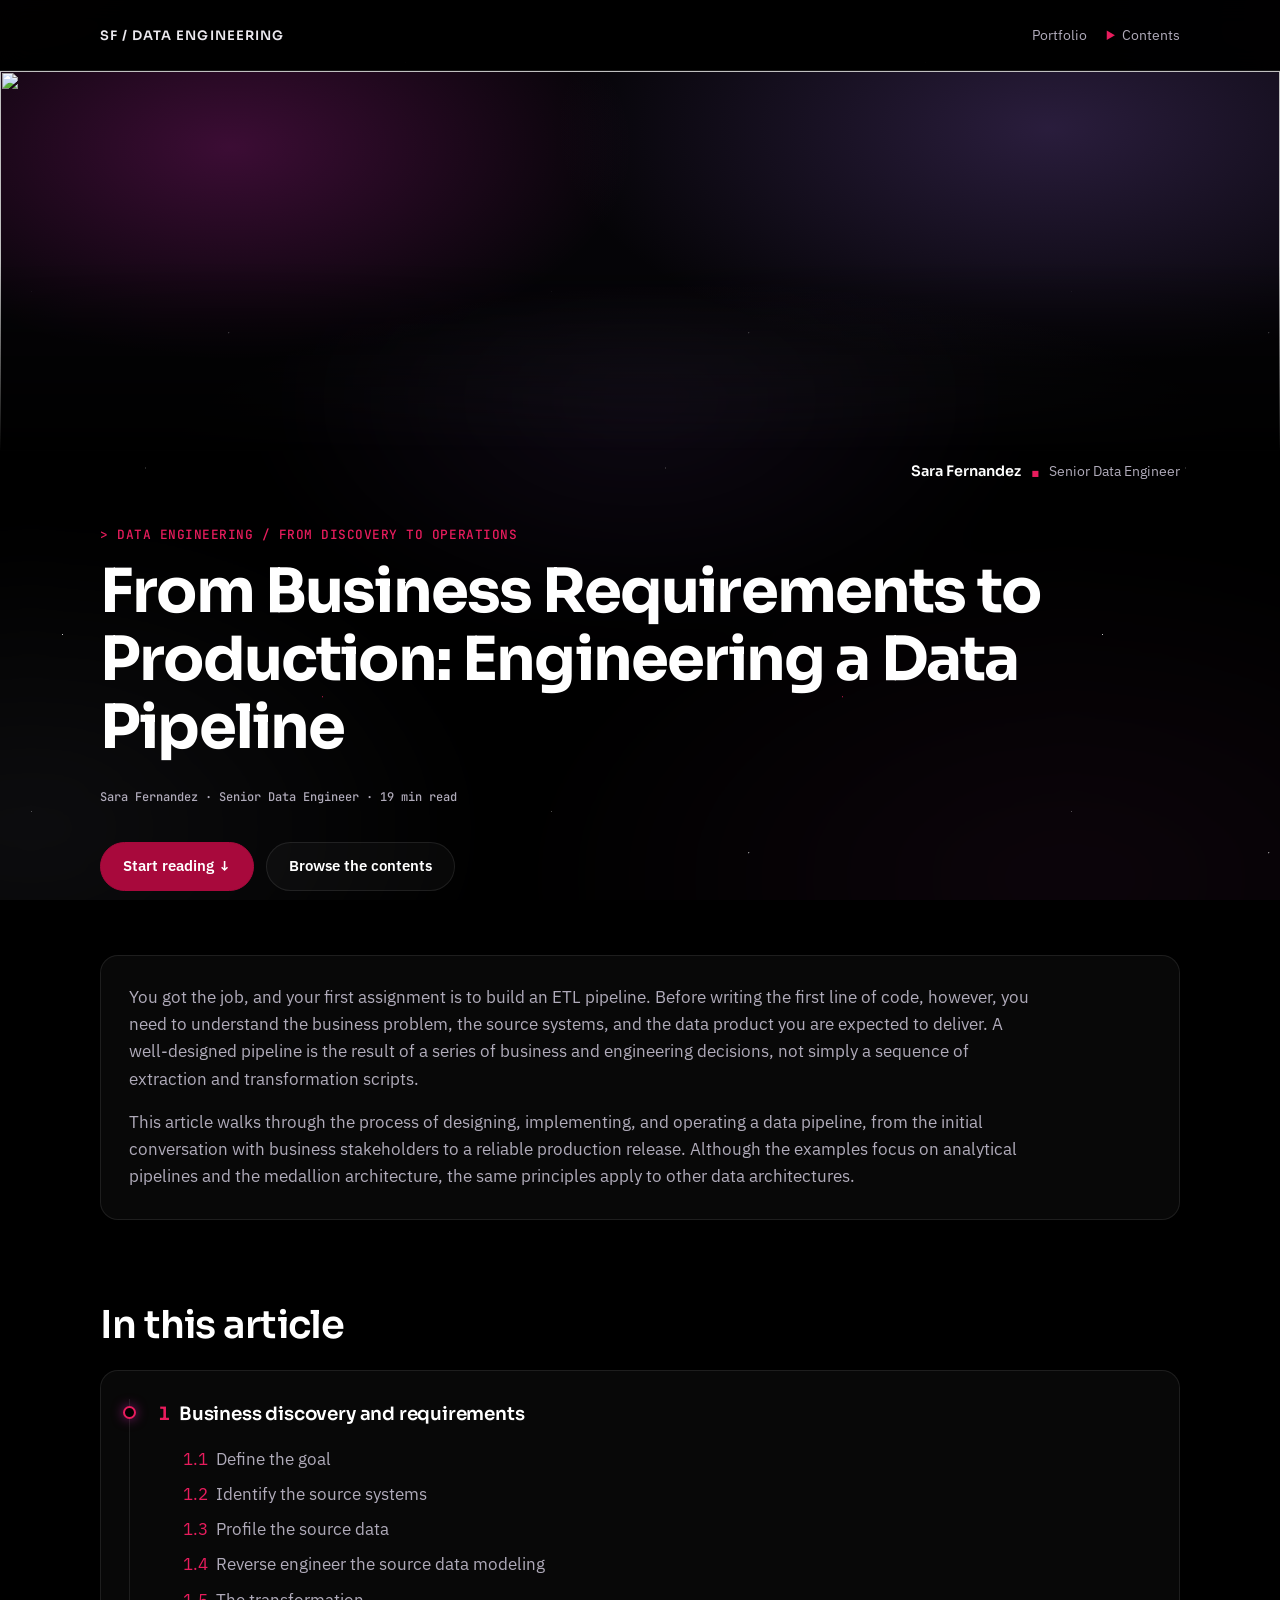
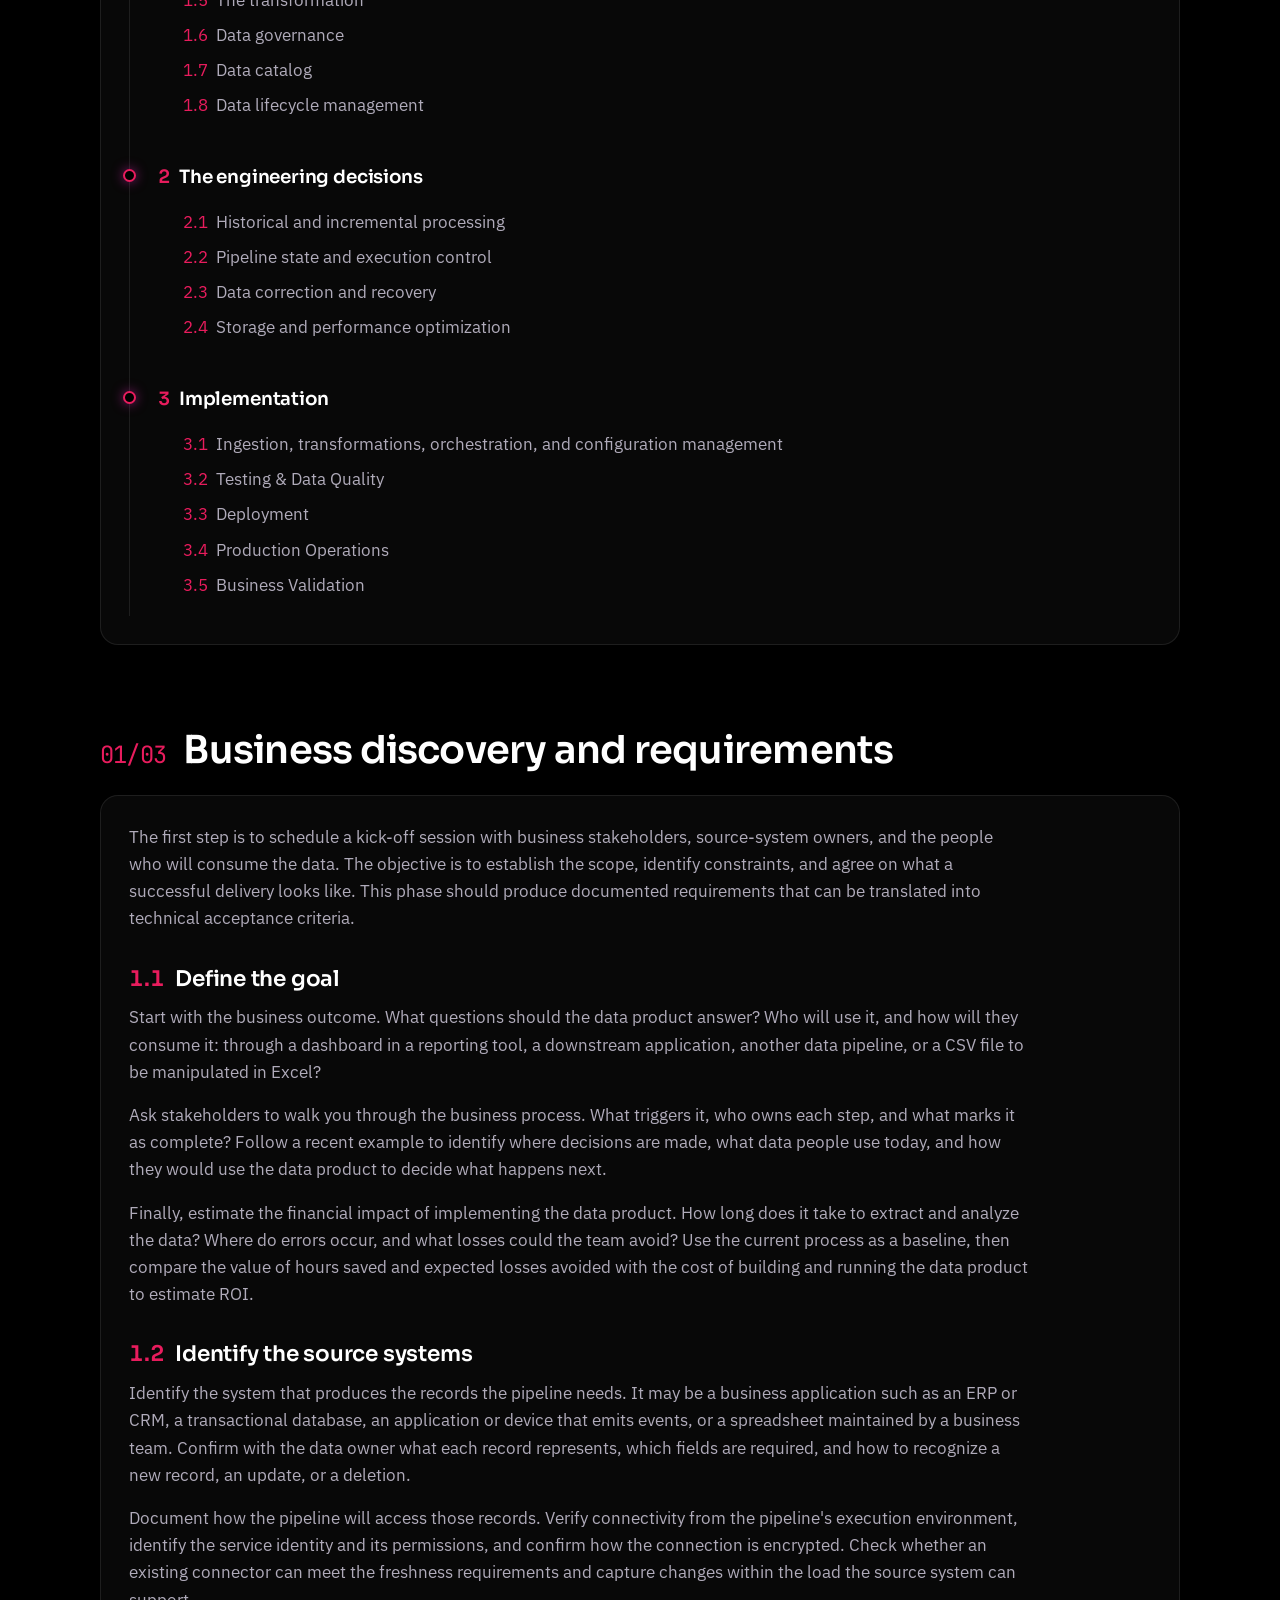
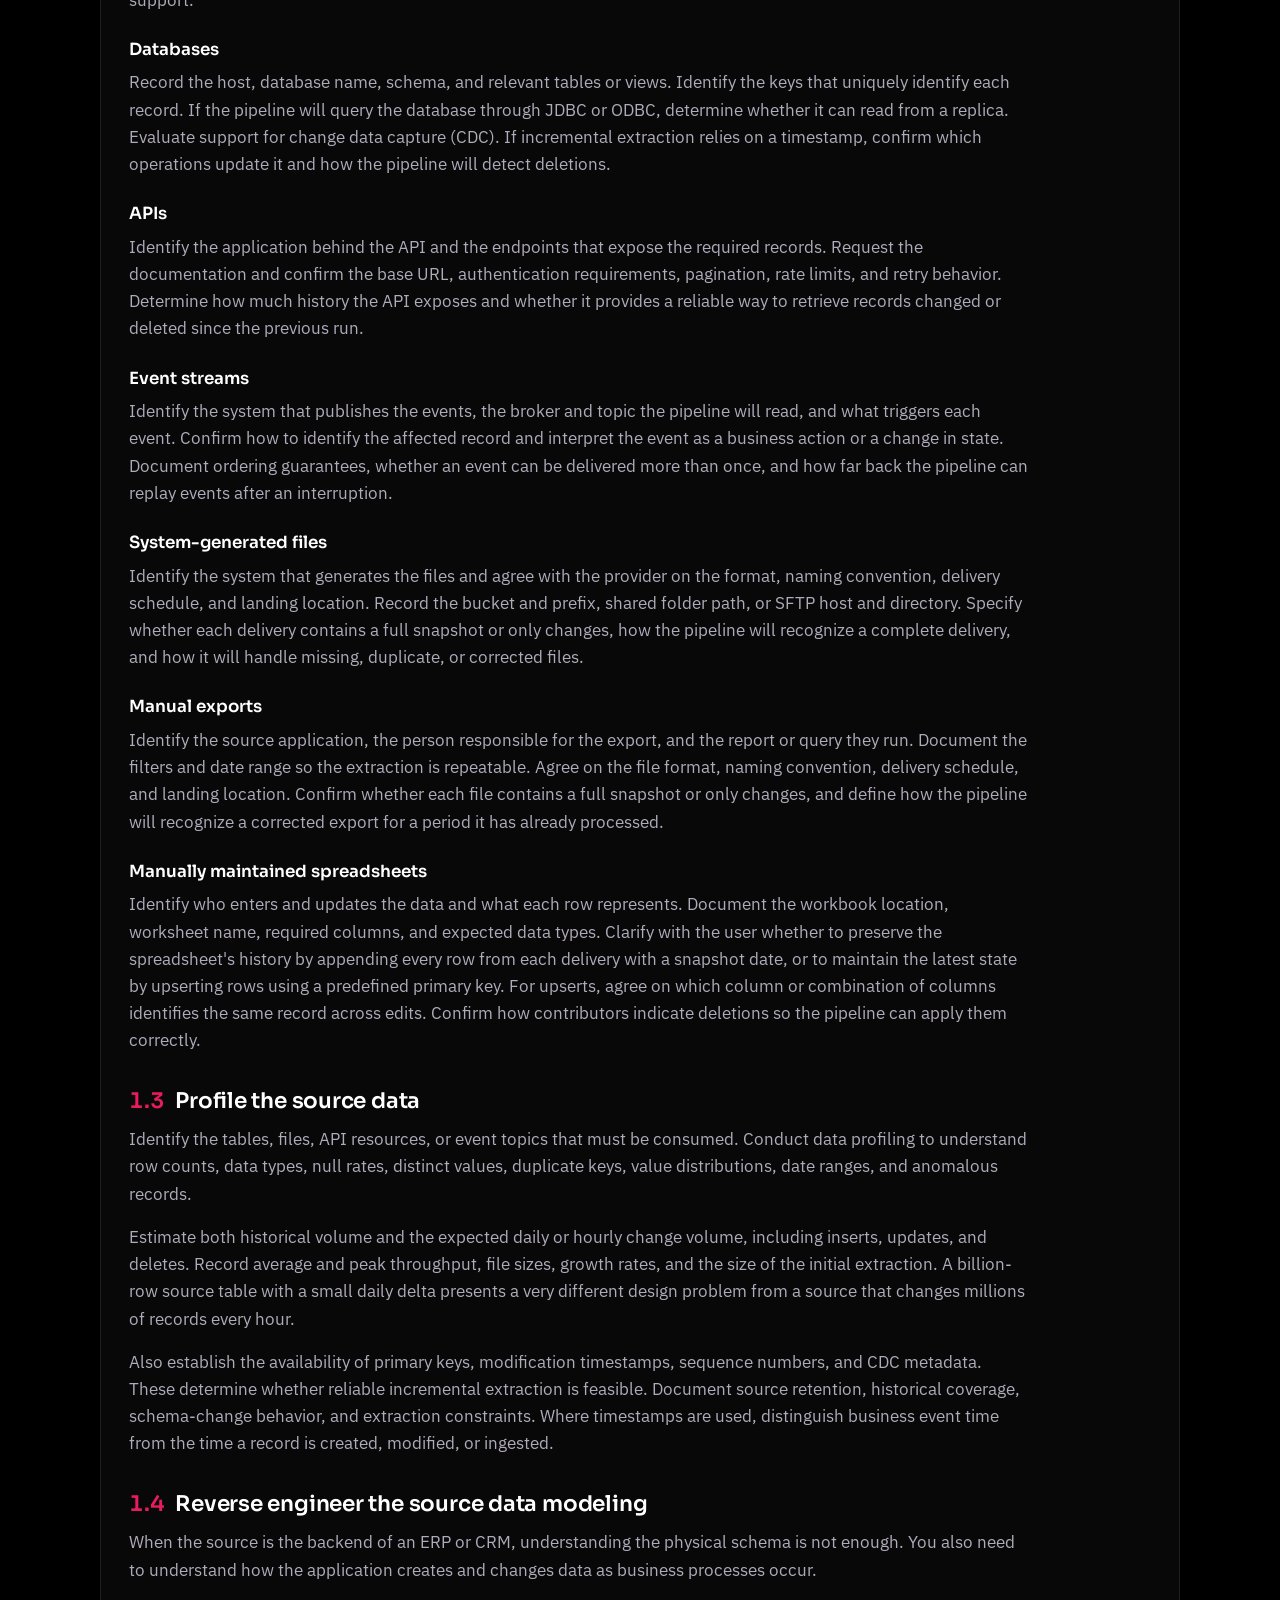
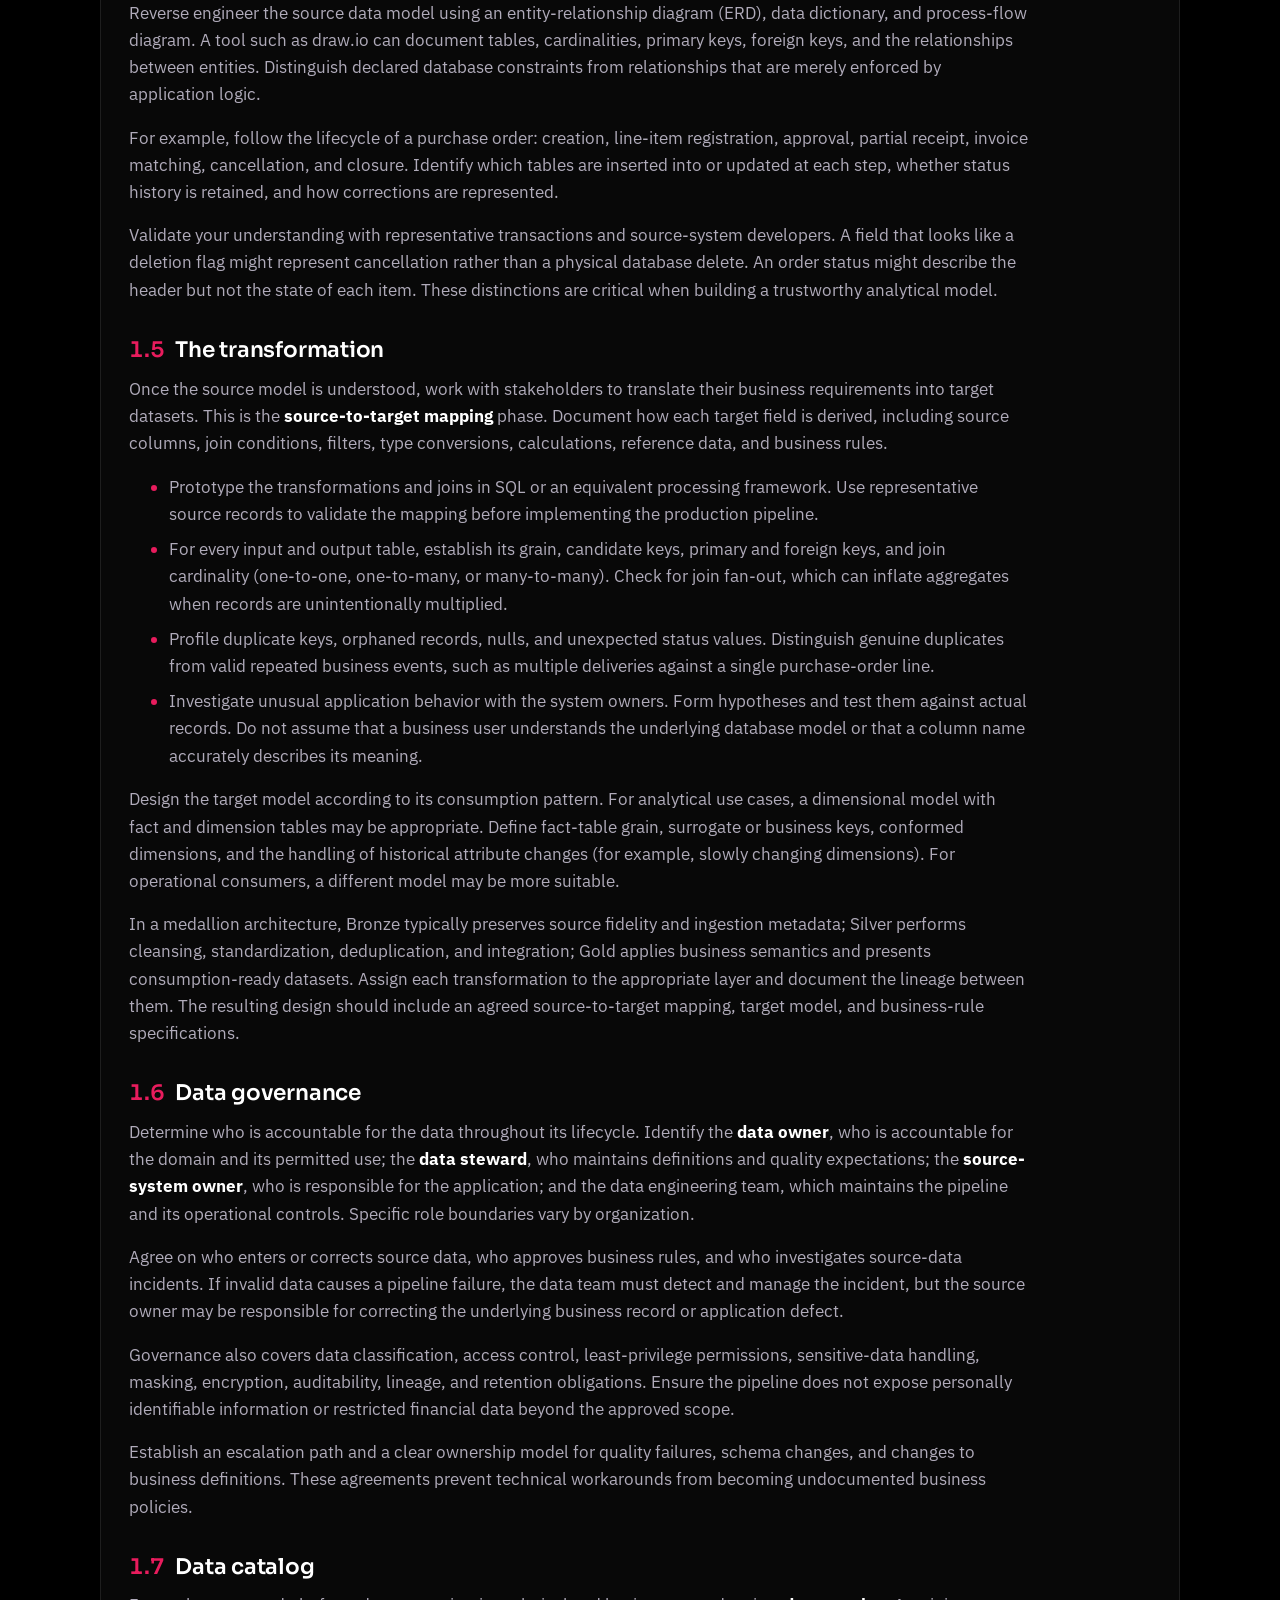
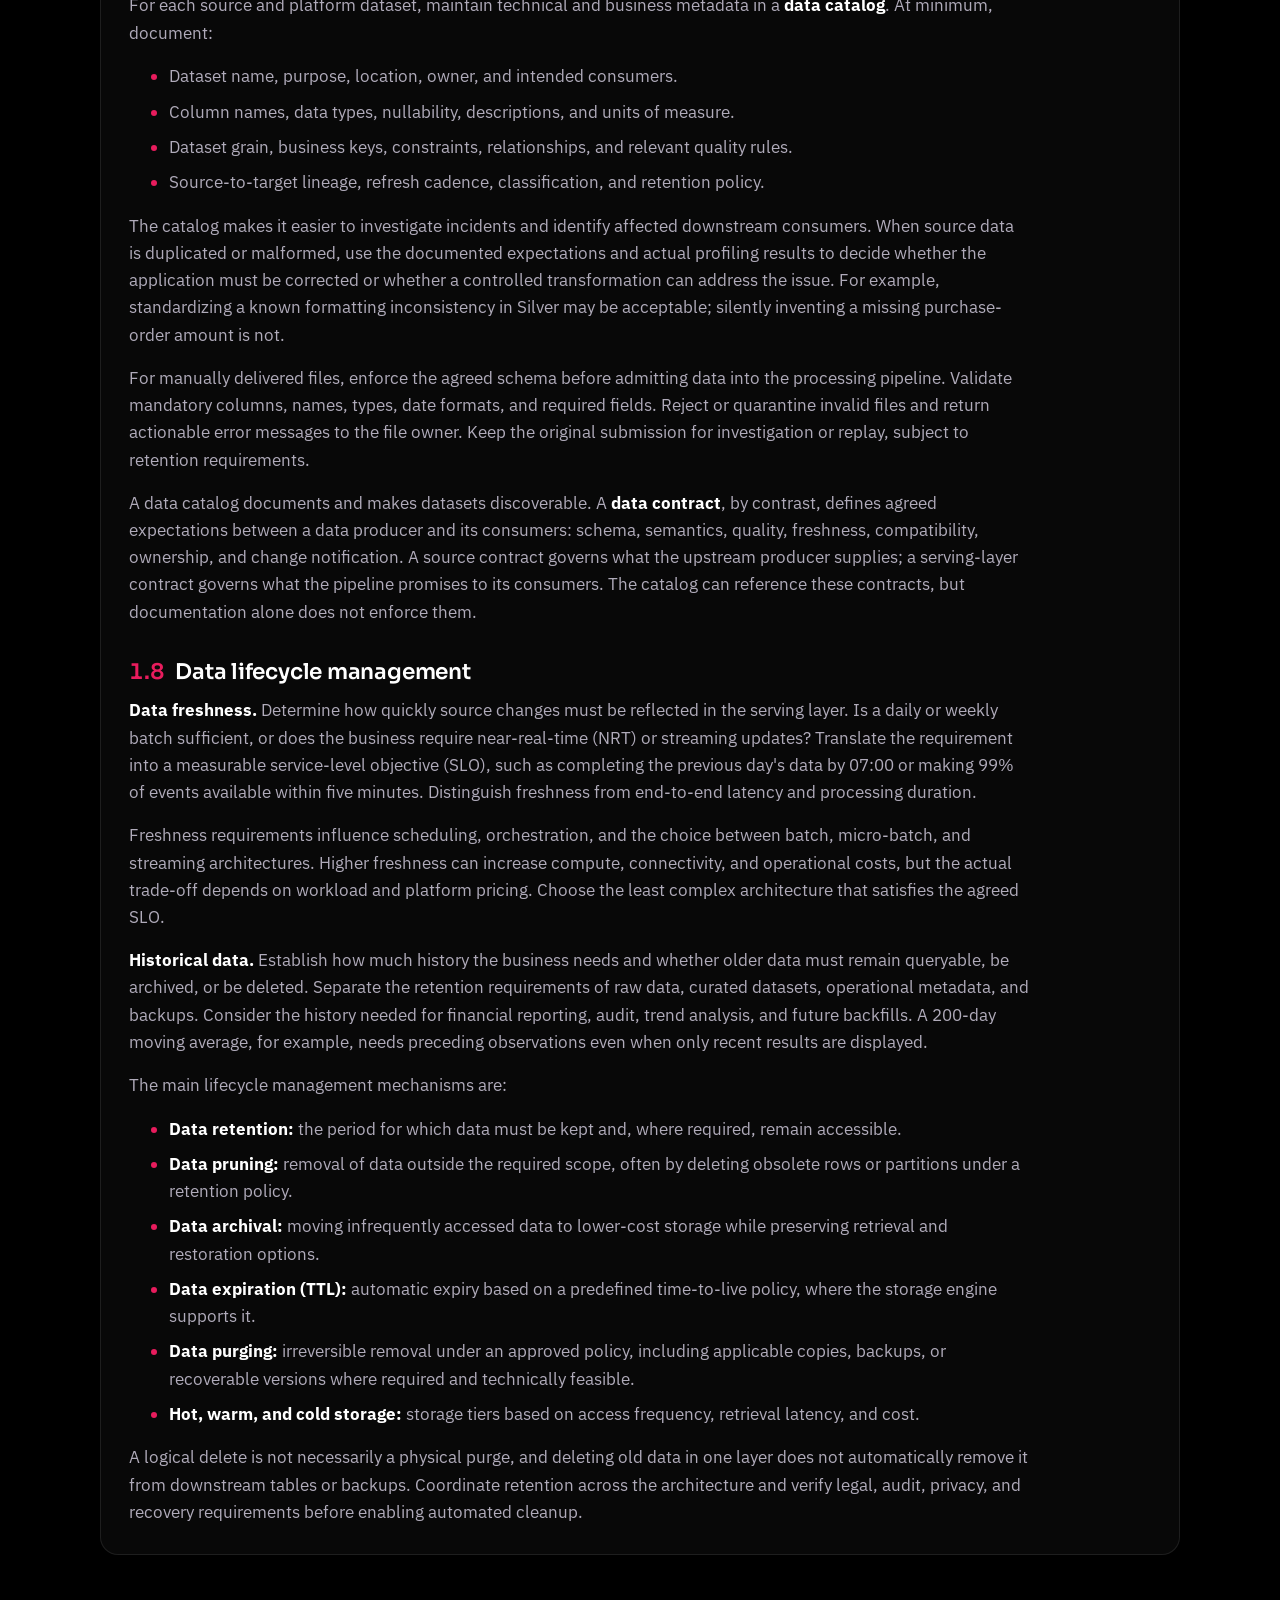
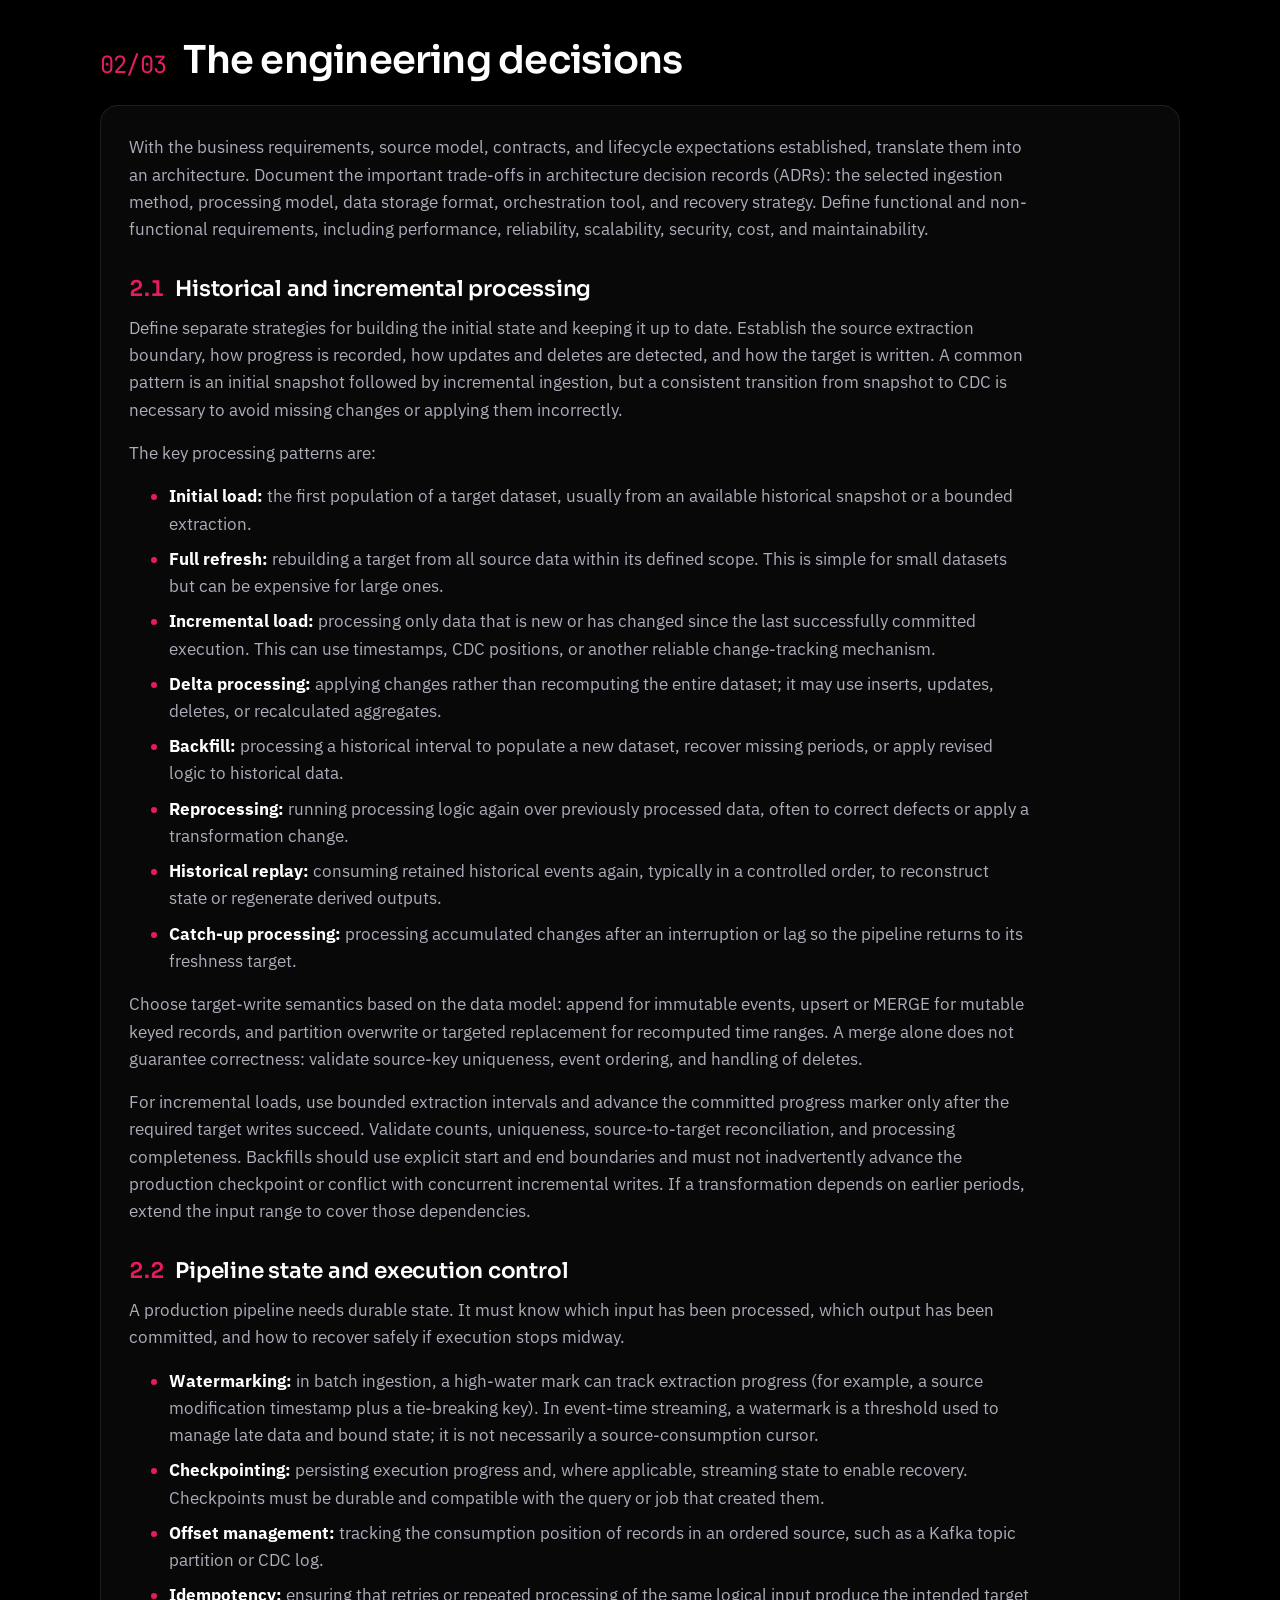
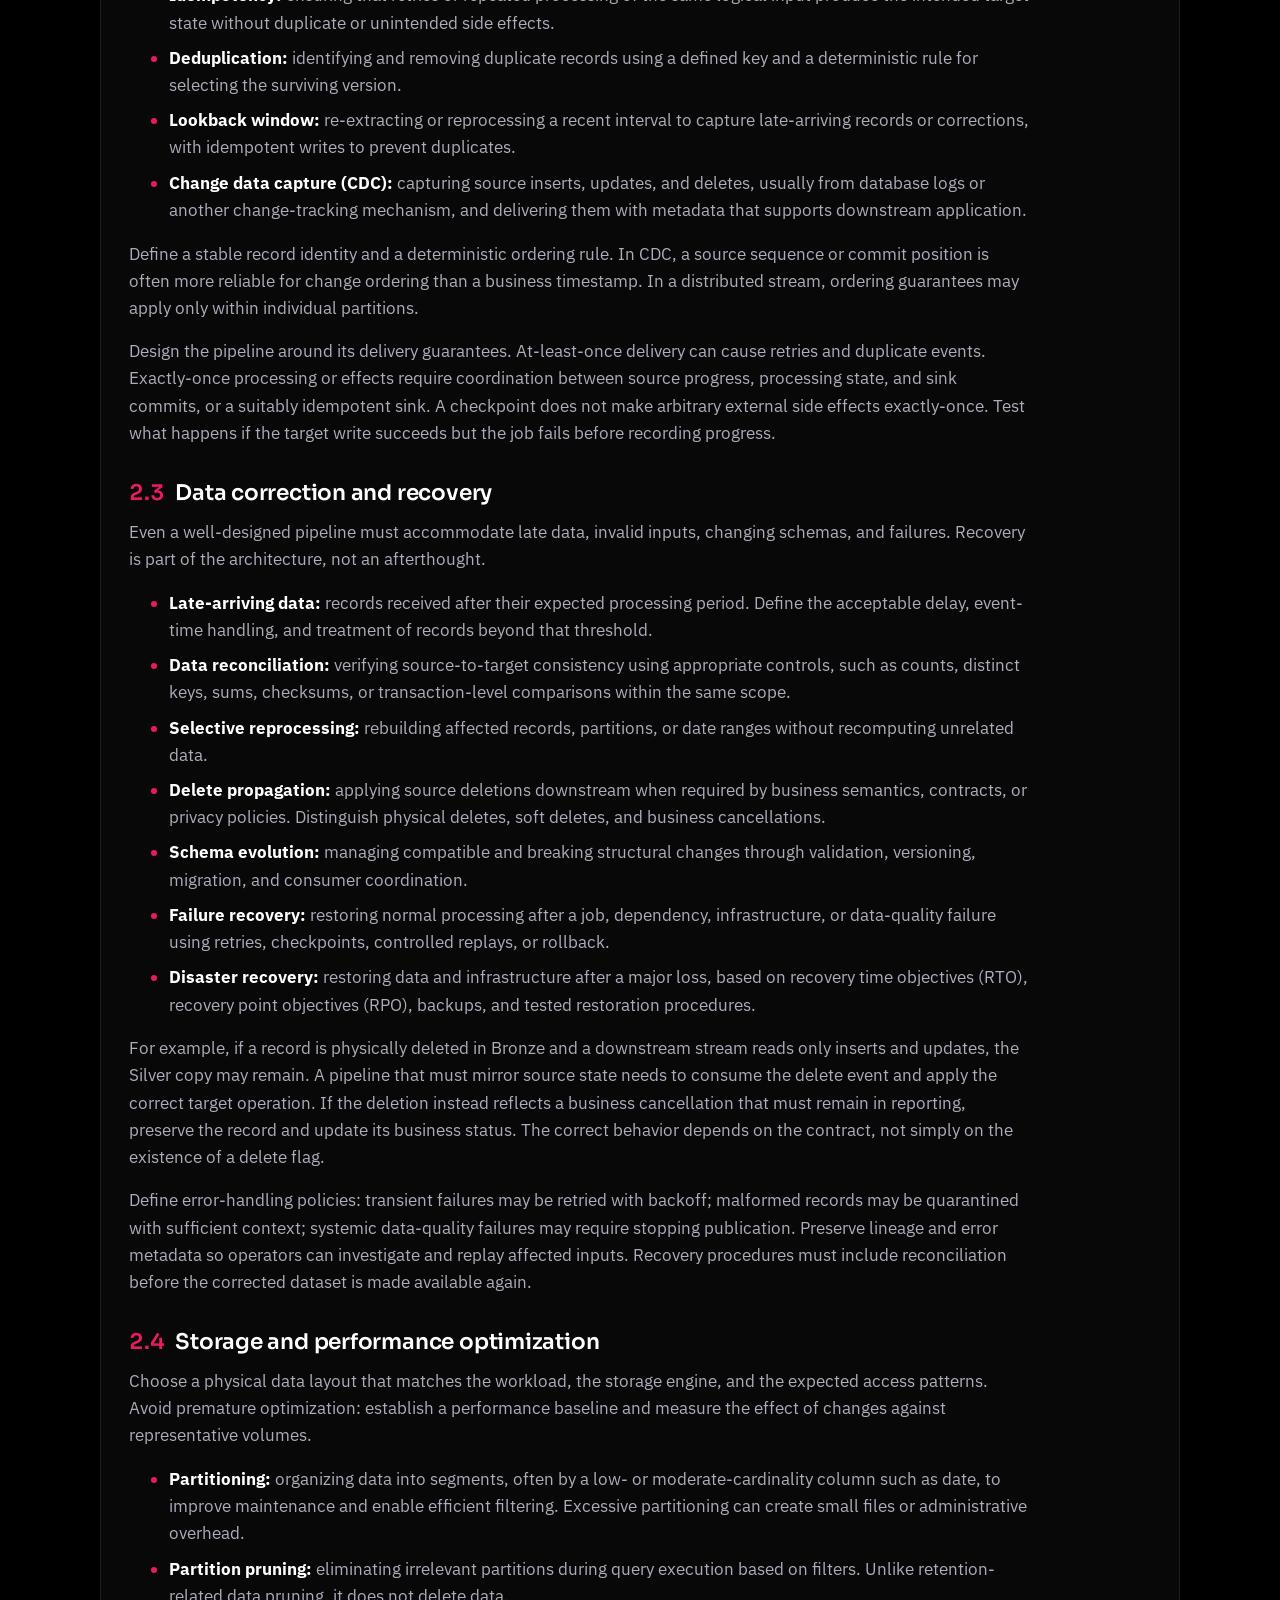
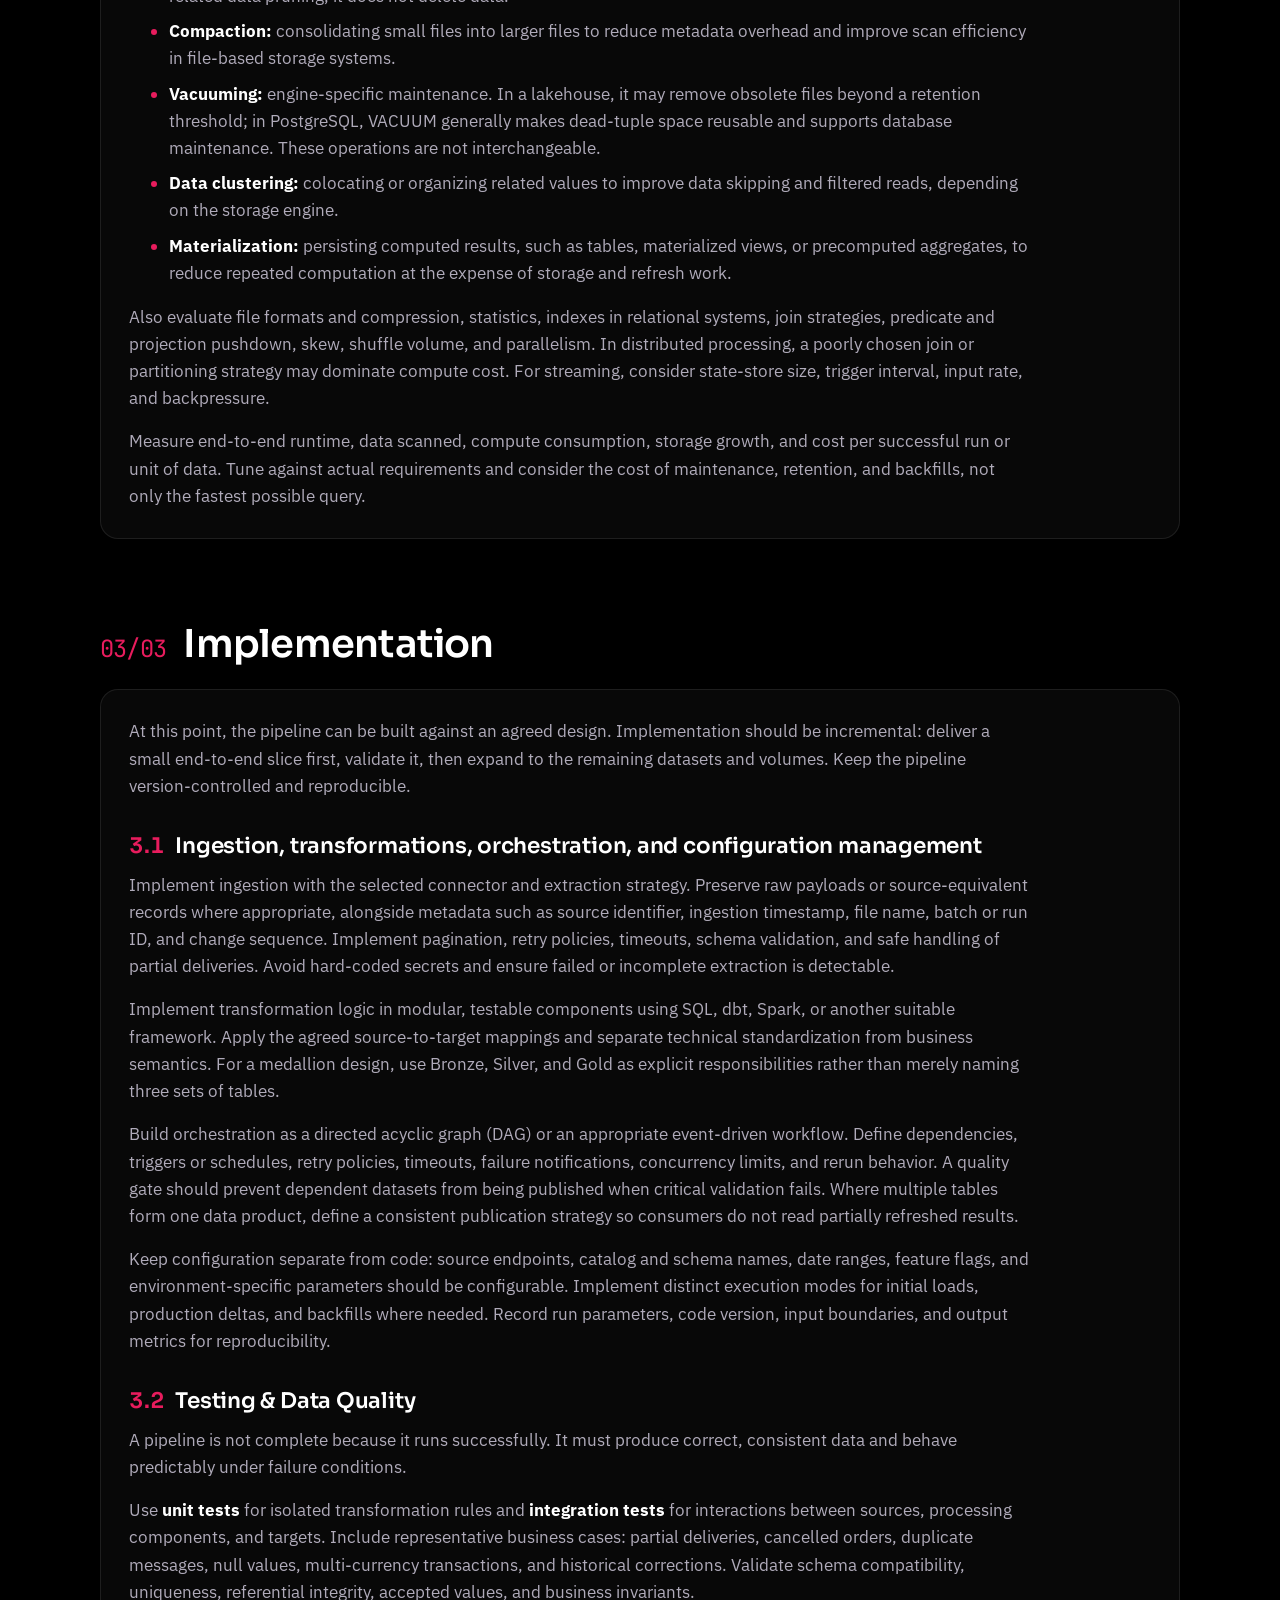
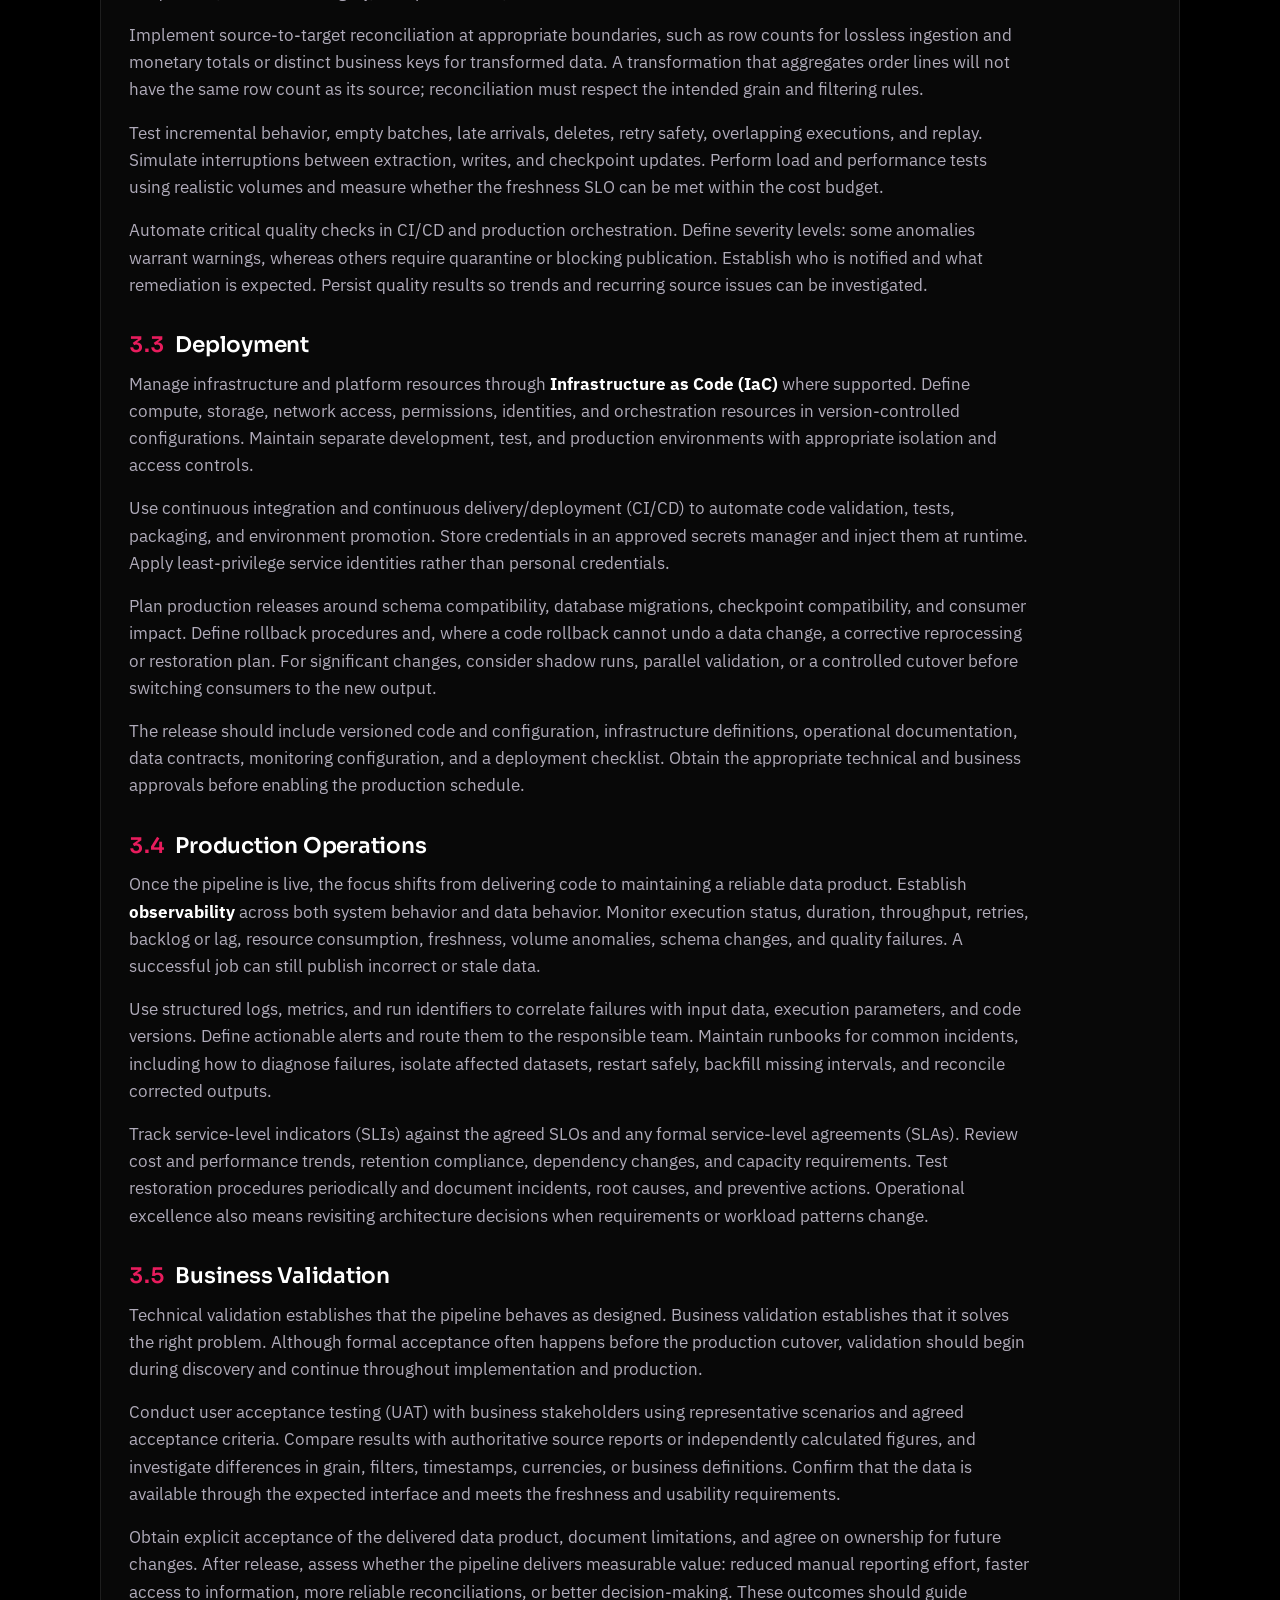
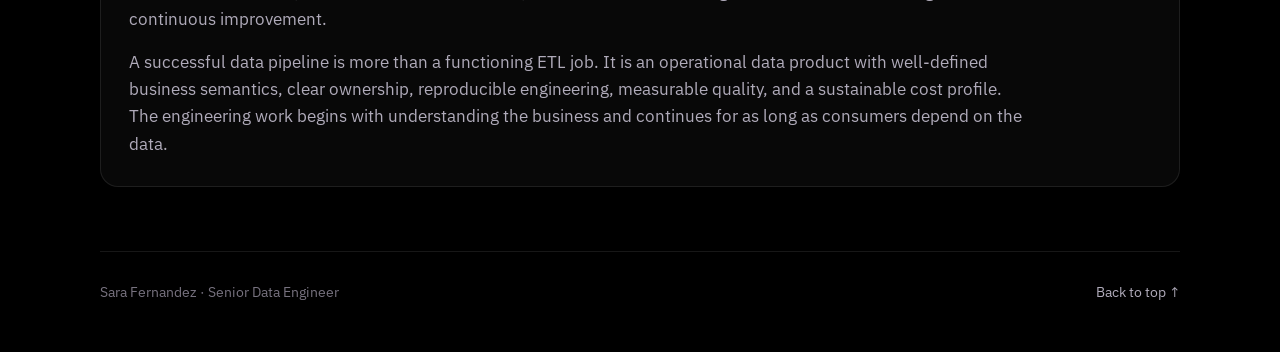
==== commit 3678a003: "refactor: ch 1.3" ====
--- a/output/data-pipeline-engineering/index.html
+++ b/output/data-pipeline-engineering/index.html
@@ -114,7 +114,7 @@
   }
   .button:hover { border-color: var(--magenta); background: rgba(255, 43, 214, .08); }
   .button.primary { background: var(--magenta-deep); border-color: var(--magenta-deep); }
-  .button.primary:hover { background: var(--magenta); border-color: var(--magenta); }
+  .button.primary:hover { background: var( --grey-900); color: var(--magenta); border-color: var(--magenta); }
 
 
   h2 { font-family: var(--font-display); font-weight: 600; font-size: clamp(1.7rem, 4vw, 2.4rem); letter-spacing: -.02em; line-height: 1.1; color: var(--white); margin: 0 0 12px; }
@@ -285,6 +285,31 @@
   margin-bottom: 0;
 }
 
+/* Article outline. Change the chapter marker size and spacing here. */
+.chapter-title {
+  display: flex;
+  align-items: baseline;
+  gap: .45em;
+}
+.chapter-title::before {
+  content: attr(data-number);
+  color: var(--magenta);
+  font: 400 .62em/1.2 var(--font-mono);
+  white-space: nowrap;
+}
+.subsection-title::before,
+.summary-chapter::before,
+.summary-subsection::before {
+  content: attr(data-number);
+  color: var(--magenta);
+  margin-inline-end: .5em;
+  font-variant-numeric: tabular-nums;
+}
+.summary-sections { list-style: none; padding-inline-start: 1.5em; }
+
+.check:has(> h3) { display: block; }
+.check:has(> h3)::before { content: none; }
+
 .check > h3 {
   grid-column: 2;
   grid-row: 1;
@@ -326,7 +351,7 @@
 :root {--content:1000px;}</style>
 </head>
 <body id="top">
-<div class="nebula" aria-hidden="true"></div><a class="skip" href="#main">Skip to article</a><header class="site-header"><div class="wrap nav-wrap"><a class="brand" href="#top">SF / DATA ENGINEERING</a><nav aria-label="Main navigation"><a href="https://saradfrz.github.io/portfolio/">Portfolio</a><details class="chapter-nav"><summary>Contents</summary><div class="chapter-menu"><a href="#business-discovery-and-requirements">1. Business discovery and requirements</a><a href="#the-engineering-decisions">2. The engineering decisions</a><a href="#implementation">3. Implementation</a></div></details></nav></div></header><main id="main"><div class="portfolio-cover" aria-hidden="true"><img src="https://lmwxqzustlrpfmbhvjbx.supabase.co/storage/v1/object/public/portfolio/img/nebulae-02.png" alt="" fetchpriority="high"></div><div class="portfolio-identity wrap"><a href="https://saradfrz.github.io/portfolio/">Sara Fernandez</a><span aria-hidden="true" class="identity-separator">■</span><span>Senior Data Engineer</span></div><section class="hero wrap"><p class="eyebrow">DATA ENGINEERING / FROM DISCOVERY TO OPERATIONS</p><h1 style="font-size: clamp(2.1rem, 5vw, 3.8rem); line-height: 1.12; max-width: 24ch">From Business Requirements to Production: Engineering a Data Pipeline</h1><p class="snapshot">Sara Fernandez · Senior Data Engineer · 19 min read</p><div class="actions"><a class="button primary" href="#introduction">Start reading ↓</a><a class="button" href="#contents">Browse the contents</a></div></section><section class="section wrap" id="introduction" aria-label="Introduction" style="padding-top: 40px"><div class="chapter-card"><p>You got the job, and your first assignment is to build an ETL pipeline. Before writing the first line of code, however, you need to understand the business problem, the source systems, and the data product you are expected to deliver. A well-designed pipeline is the result of a series of business and engineering decisions, not simply a sequence of extraction and transformation scripts.</p><p>This article walks through the process of designing, implementing, and operating a data pipeline, from the initial conversation with business stakeholders to a reliable production release. Although the examples focus on analytical pipelines and the medallion architecture, the same principles apply to other data architectures.</p></div></section><section class="section wrap" id="contents" aria-labelledby="contents-title"><h2 id="contents-title">In this article</h2><div class="chapter-card"><div class="checks"><div class="check"><h3><a href="#business-discovery-and-requirements">Business discovery and requirements</a></h3><ul><li><a href="#define-the-goal">1.1 Define the goal</a></li><li><a href="#asses-the-source-systems">Asses the source systems</a></li><li><a href="#the-source-data">The source data</a></li><li><a href="#reverse-engineer-the-source-data-modeling">Reverse engineer the source data modeling</a></li><li><a href="#the-transformation">The transformation</a></li><li><a href="#data-governance">Data governance</a></li><li><a href="#data-catalog">Data catalog</a></li><li><a href="#data-lifecycle-management">Data lifecycle management</a></li></ul></div><div class="check"><h3><a href="#the-engineering-decisions">The engineering decisions</a></h3><ul><li><a href="#historical-and-incremental-processing">Historical and incremental processing</a></li><li><a href="#pipeline-state-and-execution-control">Pipeline state and execution control</a></li><li><a href="#data-correction-and-recovery">Data correction and recovery</a></li><li><a href="#storage-and-performance-optimization">Storage and performance optimization</a></li></ul></div><div class="check"><h3><a href="#implementation">Implementation</a></h3><ul><li><a href="#ingestion-transformations-orchestration-and-configuration-management">Ingestion, transformations, orchestration, and configuration management</a></li><li><a href="#testing-data-quality">Testing &amp; Data Quality</a></li><li><a href="#deployment">Deployment</a></li><li><a href="#production-operations">Production Operations</a></li><li><a href="#business-validation">Business Validation</a></li></ul></div></div></div></section><section class="section wrap" id="business-discovery-and-requirements" aria-labelledby="heading-business-discovery-and-requirements"><div class="num">01 / 03</div><h2 id="heading-business-discovery-and-requirements">Business discovery and requirements</h2><div class="chapter-card"><p>The first step is to schedule a kick-off session with business stakeholders, source-system owners, and the people who will consume the data. The objective is to establish the scope, identify constraints, and agree on what a successful delivery looks like. This phase should produce documented requirements that can be translated into technical acceptance criteria.</p><h3 id="define-the-goal" style="scroll-margin-top: 100px">1.1 Define the goal</h3><p>Start with the business outcome. What questions should the data product answer? Who will use it, and how will they consume it: through a dashboard in a reporting tool, a downstream application, another data pipeline, or a CSV file to be manipulated in Excel?</p><p>Ask stakeholders to walk you through the business process. What triggers it, who owns each step, and what marks it as complete? Follow a recent example to identify where decisions are made, what data people use today, and how they would use the data product to decide what happens next.</p><p>Finally, estimate the financial impact of implementing the data product. How long does it take to extract and analyze the data? Where do errors occur, and what losses could the team avoid? Use the current process as a baseline, then compare the value of hours saved and expected losses avoided with the cost of building and running the data product to estimate ROI.</p><h3 id="asses-the-source-system" style="scroll-margin-top: 100px">Assess the source systems</h3><h3>Assess each source system</h3><p>Identify the system that produces the records the pipeline needs. It may be a business application such as an ERP or CRM, a transactional database, an application or device that emits events, or a spreadsheet maintained by a business team. Confirm with the data owner what each record represents, which fields are required, and how to recognize a new record, an update, or a deletion.</p><p>Document how the pipeline will access those records. Verify connectivity from the pipeline&#39;s execution environment, identify the service identity and its permissions, and confirm how the connection is encrypted. Check whether an existing connector can meet the freshness requirements and capture changes within the load the source system can support.</p><h4>Databases</h4><p>Record the host, database name, schema, and relevant tables or views. Identify the keys that uniquely identify each record. If the pipeline will query the database through JDBC or ODBC, determine whether it can read from a replica. Evaluate support for change data capture (CDC). If incremental extraction relies on a timestamp, confirm which operations update it and how the pipeline will detect deletions.</p><h4>APIs</h4><p>Identify the application behind the API and the endpoints that expose the required records. Request the documentation and confirm the base URL, authentication requirements, pagination, rate limits, and retry behavior. Determine how much history the API exposes and whether it provides a reliable way to retrieve records changed or deleted since the previous run.</p><h4>Event streams</h4><p>Identify the system that publishes the events, the broker and topic the pipeline will read, and what triggers each event. Confirm how to identify the affected record and interpret the event as a business action or a change in state. Document ordering guarantees, whether an event can be delivered more than once, and how far back the pipeline can replay events after an interruption.</p><h4>System-generated files</h4><p>Identify the system that generates the files and agree with the provider on the format, naming convention, delivery schedule, and landing location. Record the bucket and prefix, shared folder path, or SFTP host and directory. Specify whether each delivery contains a full snapshot or only changes, how the pipeline will recognize a complete delivery, and how it will handle missing, duplicate, or corrected files.</p><h4>Manual exports</h4><p>Identify the source application, the person responsible for the export, and the report or query they run. Document the filters and date range so the extraction is repeatable. Agree on the file format, naming convention, delivery schedule, and landing location. Confirm whether each file contains a full snapshot or only changes, and define how the pipeline will recognize a corrected export for a period it has already processed.</p><h4>Manually maintained spreadsheets</h4><p>Identify who enters and updates the data and what each row represents. Document the workbook location, worksheet name, required columns, and expected data types. Clarify with the user whether to preserve the spreadsheet&#39;s history by appending every row from each delivery with a snapshot date, or to maintain the latest state by upserting rows using a predefined primary key. For upserts, agree on which column or combination of columns identifies the same record across edits. Confirm how contributors indicate deletions so the pipeline can apply them correctly.</p><h3 id="the-source-data" style="scroll-margin-top: 100px">The source data</h3><p>Identify the tables, files, API resources, or event topics that must be consumed. Conduct <strong>data profiling</strong> to understand row counts, data types, null rates, distinct values, duplicate keys, value distributions, date ranges, and anomalous records.</p><p>Estimate both historical volume and the expected daily or hourly change volume, including inserts, updates, and deletes. Record average and peak throughput, file sizes, growth rates, and the size of the initial extraction. A billion-row source table with a small daily delta presents a very different design problem from a source that changes millions of records every hour.</p><p>Also establish the availability of primary keys, modification timestamps, sequence numbers, and CDC metadata. These determine whether reliable incremental extraction is feasible. Document source retention, historical coverage, schema-change behavior, and extraction constraints. Where timestamps are used, distinguish business event time from the time a record is created, modified, or ingested.</p><h3 id="reverse-engineer-the-source-data-modeling" style="scroll-margin-top: 100px">Reverse engineer the source data modeling</h3><p>When the source is the backend of an ERP or CRM, understanding the physical schema is not enough. You also need to understand how the application creates and changes data as business processes occur.</p><p>Reverse engineer the source data model using an entity-relationship diagram (ERD), data dictionary, and process-flow diagram. A tool such as draw.io can document tables, cardinalities, primary keys, foreign keys, and the relationships between entities. Distinguish declared database constraints from relationships that are merely enforced by application logic.</p><p>For example, follow the lifecycle of a purchase order: creation, line-item registration, approval, partial receipt, invoice matching, cancellation, and closure. Identify which tables are inserted into or updated at each step, whether status history is retained, and how corrections are represented.</p><p>Validate your understanding with representative transactions and source-system developers. A field that looks like a deletion flag might represent cancellation rather than a physical database delete. An order status might describe the header but not the state of each item. These distinctions are critical when building a trustworthy analytical model.</p><h3 id="the-transformation" style="scroll-margin-top: 100px">The transformation</h3><p>Once the source model is understood, work with stakeholders to translate their business requirements into target datasets. This is the <strong>source-to-target mapping</strong> phase. Document how each target field is derived, including source columns, join conditions, filters, type conversions, calculations, reference data, and business rules.</p><ul><li>Prototype the transformations and joins in SQL or an equivalent processing framework. Use representative source records to validate the mapping before implementing the production pipeline.</li><li>For every input and output table, establish its grain, candidate keys, primary and foreign keys, and join cardinality (one-to-one, one-to-many, or many-to-many). Check for join fan-out, which can inflate aggregates when records are unintentionally multiplied.</li><li>Profile duplicate keys, orphaned records, nulls, and unexpected status values. Distinguish genuine duplicates from valid repeated business events, such as multiple deliveries against a single purchase-order line.</li><li>Investigate unusual application behavior with the system owners. Form hypotheses and test them against actual records. Do not assume that a business user understands the underlying database model or that a column name accurately describes its meaning.</li></ul><p>Design the target model according to its consumption pattern. For analytical use cases, a dimensional model with fact and dimension tables may be appropriate. Define fact-table grain, surrogate or business keys, conformed dimensions, and the handling of historical attribute changes (for example, slowly changing dimensions). For operational consumers, a different model may be more suitable.</p><p>In a medallion architecture, Bronze typically preserves source fidelity and ingestion metadata; Silver performs cleansing, standardization, deduplication, and integration; Gold applies business semantics and presents consumption-ready datasets. Assign each transformation to the appropriate layer and document the lineage between them. The resulting design should include an agreed source-to-target mapping, target model, and business-rule specifications.</p><h3 id="data-governance" style="scroll-margin-top: 100px">Data governance</h3><p>Determine who is accountable for the data throughout its lifecycle. Identify the <strong>data owner</strong>, who is accountable for the domain and its permitted use; the <strong>data steward</strong>, who maintains definitions and quality expectations; the <strong>source-system owner</strong>, who is responsible for the application; and the data engineering team, which maintains the pipeline and its operational controls. Specific role boundaries vary by organization.</p><p>Agree on who enters or corrects source data, who approves business rules, and who investigates source-data incidents. If invalid data causes a pipeline failure, the data team must detect and manage the incident, but the source owner may be responsible for correcting the underlying business record or application defect.</p><p>Governance also covers data classification, access control, least-privilege permissions, sensitive-data handling, masking, encryption, auditability, lineage, and retention obligations. Ensure the pipeline does not expose personally identifiable information or restricted financial data beyond the approved scope.</p><p>Establish an escalation path and a clear ownership model for quality failures, schema changes, and changes to business definitions. These agreements prevent technical workarounds from becoming undocumented business policies.</p><h3 id="data-catalog" style="scroll-margin-top: 100px">Data catalog</h3><p>For each source and platform dataset, maintain technical and business metadata in a <strong>data catalog</strong>. At minimum, document:</p><ul><li>Dataset name, purpose, location, owner, and intended consumers.</li><li>Column names, data types, nullability, descriptions, and units of measure.</li><li>Dataset grain, business keys, constraints, relationships, and relevant quality rules.</li><li>Source-to-target lineage, refresh cadence, classification, and retention policy.</li></ul><p>The catalog makes it easier to investigate incidents and identify affected downstream consumers. When source data is duplicated or malformed, use the documented expectations and actual profiling results to decide whether the application must be corrected or whether a controlled transformation can address the issue. For example, standardizing a known formatting inconsistency in Silver may be acceptable; silently inventing a missing purchase-order amount is not.</p><p>For manually delivered files, enforce the agreed schema before admitting data into the processing pipeline. Validate mandatory columns, names, types, date formats, and required fields. Reject or quarantine invalid files and return actionable error messages to the file owner. Keep the original submission for investigation or replay, subject to retention requirements.</p><p>A data catalog documents and makes datasets discoverable. A <strong>data contract</strong>, by contrast, defines agreed expectations between a data producer and its consumers: schema, semantics, quality, freshness, compatibility, ownership, and change notification. A source contract governs what the upstream producer supplies; a serving-layer contract governs what the pipeline promises to its consumers. The catalog can reference these contracts, but documentation alone does not enforce them.</p><h3 id="data-lifecycle-management" style="scroll-margin-top: 100px">Data lifecycle management</h3><p><strong>Data freshness.</strong> Determine how quickly source changes must be reflected in the serving layer. Is a daily or weekly batch sufficient, or does the business require near-real-time (NRT) or streaming updates? Translate the requirement into a measurable service-level objective (SLO), such as completing the previous day&#39;s data by 07:00 or making 99% of events available within five minutes. Distinguish freshness from end-to-end latency and processing duration.</p><p>Freshness requirements influence scheduling, orchestration, and the choice between batch, micro-batch, and streaming architectures. Higher freshness can increase compute, connectivity, and operational costs, but the actual trade-off depends on workload and platform pricing. Choose the least complex architecture that satisfies the agreed SLO.</p><p><strong>Historical data.</strong> Establish how much history the business needs and whether older data must remain queryable, be archived, or be deleted. Separate the retention requirements of raw data, curated datasets, operational metadata, and backups. Consider the history needed for financial reporting, audit, trend analysis, and future backfills. A 200-day moving average, for example, needs preceding observations even when only recent results are displayed.</p><p>The main lifecycle management mechanisms are:</p><ul><li><strong>Data retention:</strong> the period for which data must be kept and, where required, remain accessible.</li><li><strong>Data pruning:</strong> removal of data outside the required scope, often by deleting obsolete rows or partitions under a retention policy.</li><li><strong>Data archival:</strong> moving infrequently accessed data to lower-cost storage while preserving retrieval and restoration options.</li><li><strong>Data expiration (TTL):</strong> automatic expiry based on a predefined time-to-live policy, where the storage engine supports it.</li><li><strong>Data purging:</strong> irreversible removal under an approved policy, including applicable copies, backups, or recoverable versions where required and technically feasible.</li><li><strong>Hot, warm, and cold storage:</strong> storage tiers based on access frequency, retrieval latency, and cost.</li></ul><p>A logical delete is not necessarily a physical purge, and deleting old data in one layer does not automatically remove it from downstream tables or backups. Coordinate retention across the architecture and verify legal, audit, privacy, and recovery requirements before enabling automated cleanup.</p></div></section><section class="section wrap" id="the-engineering-decisions" aria-labelledby="heading-the-engineering-decisions"><div class="num">02 / 03</div><h2 id="heading-the-engineering-decisions">The engineering decisions</h2><div class="chapter-card"><p>With the business requirements, source model, contracts, and lifecycle expectations established, translate them into an architecture. Document the important trade-offs in architecture decision records (ADRs): the selected ingestion method, processing model, data storage format, orchestration tool, and recovery strategy. Define functional and non-functional requirements, including performance, reliability, scalability, security, cost, and maintainability.</p><h3 id="historical-and-incremental-processing" style="scroll-margin-top: 100px">Historical and incremental processing</h3><p>Define separate strategies for building the initial state and keeping it up to date. Establish the source extraction boundary, how progress is recorded, how updates and deletes are detected, and how the target is written. A common pattern is an initial snapshot followed by incremental ingestion, but a consistent transition from snapshot to CDC is necessary to avoid missing changes or applying them incorrectly.</p><p>The key processing patterns are:</p><ul><li><strong>Initial load:</strong> the first population of a target dataset, usually from an available historical snapshot or a bounded extraction.</li><li><strong>Full refresh:</strong> rebuilding a target from all source data within its defined scope. This is simple for small datasets but can be expensive for large ones.</li><li><strong>Incremental load:</strong> processing only data that is new or has changed since the last successfully committed execution. This can use timestamps, CDC positions, or another reliable change-tracking mechanism.</li><li><strong>Delta processing:</strong> applying changes rather than recomputing the entire dataset; it may use inserts, updates, deletes, or recalculated aggregates.</li><li><strong>Backfill:</strong> processing a historical interval to populate a new dataset, recover missing periods, or apply revised logic to historical data.</li><li><strong>Reprocessing:</strong> running processing logic again over previously processed data, often to correct defects or apply a transformation change.</li><li><strong>Historical replay:</strong> consuming retained historical events again, typically in a controlled order, to reconstruct state or regenerate derived outputs.</li><li><strong>Catch-up processing:</strong> processing accumulated changes after an interruption or lag so the pipeline returns to its freshness target.</li></ul><p>Choose target-write semantics based on the data model: append for immutable events, upsert or MERGE for mutable keyed records, and partition overwrite or targeted replacement for recomputed time ranges. A merge alone does not guarantee correctness: validate source-key uniqueness, event ordering, and handling of deletes.</p><p>For incremental loads, use bounded extraction intervals and advance the committed progress marker only after the required target writes succeed. Validate counts, uniqueness, source-to-target reconciliation, and processing completeness. Backfills should use explicit start and end boundaries and must not inadvertently advance the production checkpoint or conflict with concurrent incremental writes. If a transformation depends on earlier periods, extend the input range to cover those dependencies.</p><h3 id="pipeline-state-and-execution-control" style="scroll-margin-top: 100px">Pipeline state and execution control</h3><p>A production pipeline needs durable state. It must know which input has been processed, which output has been committed, and how to recover safely if execution stops midway.</p><ul><li><strong>Watermarking:</strong> in batch ingestion, a high-water mark can track extraction progress (for example, a source modification timestamp plus a tie-breaking key). In event-time streaming, a watermark is a threshold used to manage late data and bound state; it is not necessarily a source-consumption cursor.</li><li><strong>Checkpointing:</strong> persisting execution progress and, where applicable, streaming state to enable recovery. Checkpoints must be durable and compatible with the query or job that created them.</li><li><strong>Offset management:</strong> tracking the consumption position of records in an ordered source, such as a Kafka topic partition or CDC log.</li><li><strong>Idempotency:</strong> ensuring that retries or repeated processing of the same logical input produce the intended target state without duplicate or unintended side effects.</li><li><strong>Deduplication:</strong> identifying and removing duplicate records using a defined key and a deterministic rule for selecting the surviving version.</li><li><strong>Lookback window:</strong> re-extracting or reprocessing a recent interval to capture late-arriving records or corrections, with idempotent writes to prevent duplicates.</li><li><strong>Change data capture (CDC):</strong> capturing source inserts, updates, and deletes, usually from database logs or another change-tracking mechanism, and delivering them with metadata that supports downstream application.</li></ul><p>Define a stable record identity and a deterministic ordering rule. In CDC, a source sequence or commit position is often more reliable for change ordering than a business timestamp. In a distributed stream, ordering guarantees may apply only within individual partitions.</p><p>Design the pipeline around its delivery guarantees. At-least-once delivery can cause retries and duplicate events. Exactly-once processing or effects require coordination between source progress, processing state, and sink commits, or a suitably idempotent sink. A checkpoint does not make arbitrary external side effects exactly-once. Test what happens if the target write succeeds but the job fails before recording progress.</p><h3 id="data-correction-and-recovery" style="scroll-margin-top: 100px">Data correction and recovery</h3><p>Even a well-designed pipeline must accommodate late data, invalid inputs, changing schemas, and failures. Recovery is part of the architecture, not an afterthought.</p><ul><li><strong>Late-arriving data:</strong> records received after their expected processing period. Define the acceptable delay, event-time handling, and treatment of records beyond that threshold.</li><li><strong>Data reconciliation:</strong> verifying source-to-target consistency using appropriate controls, such as counts, distinct keys, sums, checksums, or transaction-level comparisons within the same scope.</li><li><strong>Selective reprocessing:</strong> rebuilding affected records, partitions, or date ranges without recomputing unrelated data.</li><li><strong>Delete propagation:</strong> applying source deletions downstream when required by business semantics, contracts, or privacy policies. Distinguish physical deletes, soft deletes, and business cancellations.</li><li><strong>Schema evolution:</strong> managing compatible and breaking structural changes through validation, versioning, migration, and consumer coordination.</li><li><strong>Failure recovery:</strong> restoring normal processing after a job, dependency, infrastructure, or data-quality failure using retries, checkpoints, controlled replays, or rollback.</li><li><strong>Disaster recovery:</strong> restoring data and infrastructure after a major loss, based on recovery time objectives (RTO), recovery point objectives (RPO), backups, and tested restoration procedures.</li></ul><p>For example, if a record is physically deleted in Bronze and a downstream stream reads only inserts and updates, the Silver copy may remain. A pipeline that must mirror source state needs to consume the delete event and apply the correct target operation. If the deletion instead reflects a business cancellation that must remain in reporting, preserve the record and update its business status. The correct behavior depends on the contract, not simply on the existence of a delete flag.</p><p>Define error-handling policies: transient failures may be retried with backoff; malformed records may be quarantined with sufficient context; systemic data-quality failures may require stopping publication. Preserve lineage and error metadata so operators can investigate and replay affected inputs. Recovery procedures must include reconciliation before the corrected dataset is made available again.</p><h3 id="storage-and-performance-optimization" style="scroll-margin-top: 100px">Storage and performance optimization</h3><p>Choose a physical data layout that matches the workload, the storage engine, and the expected access patterns. Avoid premature optimization: establish a performance baseline and measure the effect of changes against representative volumes.</p><ul><li><strong>Partitioning:</strong> organizing data into segments, often by a low- or moderate-cardinality column such as date, to improve maintenance and enable efficient filtering. Excessive partitioning can create small files or administrative overhead.</li><li><strong>Partition pruning:</strong> eliminating irrelevant partitions during query execution based on filters. Unlike retention-related data pruning, it does not delete data.</li><li><strong>Compaction:</strong> consolidating small files into larger files to reduce metadata overhead and improve scan efficiency in file-based storage systems.</li><li><strong>Vacuuming:</strong> engine-specific maintenance. In a lakehouse, it may remove obsolete files beyond a retention threshold; in PostgreSQL, VACUUM generally makes dead-tuple space reusable and supports database maintenance. These operations are not interchangeable.</li><li><strong>Data clustering:</strong> colocating or organizing related values to improve data skipping and filtered reads, depending on the storage engine.</li><li><strong>Materialization:</strong> persisting computed results, such as tables, materialized views, or precomputed aggregates, to reduce repeated computation at the expense of storage and refresh work.</li></ul><p>Also evaluate file formats and compression, statistics, indexes in relational systems, join strategies, predicate and projection pushdown, skew, shuffle volume, and parallelism. In distributed processing, a poorly chosen join or partitioning strategy may dominate compute cost. For streaming, consider state-store size, trigger interval, input rate, and backpressure.</p><p>Measure end-to-end runtime, data scanned, compute consumption, storage growth, and cost per successful run or unit of data. Tune against actual requirements and consider the cost of maintenance, retention, and backfills, not only the fastest possible query.</p></div></section><section class="section wrap" id="implementation" aria-labelledby="heading-implementation"><div class="num">03 / 03</div><h2 id="heading-implementation">Implementation</h2><div class="chapter-card"><p>At this point, the pipeline can be built against an agreed design. Implementation should be incremental: deliver a small end-to-end slice first, validate it, then expand to the remaining datasets and volumes. Keep the pipeline version-controlled and reproducible.</p><h3 id="ingestion-transformations-orchestration-and-configuration-management" style="scroll-margin-top: 100px">Ingestion, transformations, orchestration, and configuration management</h3><p>Implement ingestion with the selected connector and extraction strategy. Preserve raw payloads or source-equivalent records where appropriate, alongside metadata such as source identifier, ingestion timestamp, file name, batch or run ID, and change sequence. Implement pagination, retry policies, timeouts, schema validation, and safe handling of partial deliveries. Avoid hard-coded secrets and ensure failed or incomplete extraction is detectable.</p><p>Implement transformation logic in modular, testable components using SQL, dbt, Spark, or another suitable framework. Apply the agreed source-to-target mappings and separate technical standardization from business semantics. For a medallion design, use Bronze, Silver, and Gold as explicit responsibilities rather than merely naming three sets of tables.</p><p>Build orchestration as a directed acyclic graph (DAG) or an appropriate event-driven workflow. Define dependencies, triggers or schedules, retry policies, timeouts, failure notifications, concurrency limits, and rerun behavior. A quality gate should prevent dependent datasets from being published when critical validation fails. Where multiple tables form one data product, define a consistent publication strategy so consumers do not read partially refreshed results.</p><p>Keep configuration separate from code: source endpoints, catalog and schema names, date ranges, feature flags, and environment-specific parameters should be configurable. Implement distinct execution modes for initial loads, production deltas, and backfills where needed. Record run parameters, code version, input boundaries, and output metrics for reproducibility.</p><h3 id="testing-data-quality" style="scroll-margin-top: 100px">Testing &amp; Data Quality</h3><p>A pipeline is not complete because it runs successfully. It must produce correct, consistent data and behave predictably under failure conditions.</p><p>Use <strong>unit tests</strong> for isolated transformation rules and <strong>integration tests</strong> for interactions between sources, processing components, and targets. Include representative business cases: partial deliveries, cancelled orders, duplicate messages, null values, multi-currency transactions, and historical corrections. Validate schema compatibility, uniqueness, referential integrity, accepted values, and business invariants.</p><p>Implement source-to-target reconciliation at appropriate boundaries, such as row counts for lossless ingestion and monetary totals or distinct business keys for transformed data. A transformation that aggregates order lines will not have the same row count as its source; reconciliation must respect the intended grain and filtering rules.</p><p>Test incremental behavior, empty batches, late arrivals, deletes, retry safety, overlapping executions, and replay. Simulate interruptions between extraction, writes, and checkpoint updates. Perform load and performance tests using realistic volumes and measure whether the freshness SLO can be met within the cost budget.</p><p>Automate critical quality checks in CI/CD and production orchestration. Define severity levels: some anomalies warrant warnings, whereas others require quarantine or blocking publication. Establish who is notified and what remediation is expected. Persist quality results so trends and recurring source issues can be investigated.</p><h3 id="deployment" style="scroll-margin-top: 100px">Deployment</h3><p>Manage infrastructure and platform resources through <strong>Infrastructure as Code (IaC)</strong> where supported. Define compute, storage, network access, permissions, identities, and orchestration resources in version-controlled configurations. Maintain separate development, test, and production environments with appropriate isolation and access controls.</p><p>Use continuous integration and continuous delivery/deployment (CI/CD) to automate code validation, tests, packaging, and environment promotion. Store credentials in an approved secrets manager and inject them at runtime. Apply least-privilege service identities rather than personal credentials.</p><p>Plan production releases around schema compatibility, database migrations, checkpoint compatibility, and consumer impact. Define rollback procedures and, where a code rollback cannot undo a data change, a corrective reprocessing or restoration plan. For significant changes, consider shadow runs, parallel validation, or a controlled cutover before switching consumers to the new output.</p><p>The release should include versioned code and configuration, infrastructure definitions, operational documentation, data contracts, monitoring configuration, and a deployment checklist. Obtain the appropriate technical and business approvals before enabling the production schedule.</p><h3 id="production-operations" style="scroll-margin-top: 100px">Production Operations</h3><p>Once the pipeline is live, the focus shifts from delivering code to maintaining a reliable data product. Establish <strong>observability</strong> across both system behavior and data behavior. Monitor execution status, duration, throughput, retries, backlog or lag, resource consumption, freshness, volume anomalies, schema changes, and quality failures. A successful job can still publish incorrect or stale data.</p><p>Use structured logs, metrics, and run identifiers to correlate failures with input data, execution parameters, and code versions. Define actionable alerts and route them to the responsible team. Maintain runbooks for common incidents, including how to diagnose failures, isolate affected datasets, restart safely, backfill missing intervals, and reconcile corrected outputs.</p><p>Track service-level indicators (SLIs) against the agreed SLOs and any formal service-level agreements (SLAs). Review cost and performance trends, retention compliance, dependency changes, and capacity requirements. Test restoration procedures periodically and document incidents, root causes, and preventive actions. Operational excellence also means revisiting architecture decisions when requirements or workload patterns change.</p><h3 id="business-validation" style="scroll-margin-top: 100px">Business Validation</h3><p>Technical validation establishes that the pipeline behaves as designed. Business validation establishes that it solves the right problem. Although formal acceptance often happens before the production cutover, validation should begin during discovery and continue throughout implementation and production.</p><p>Conduct user acceptance testing (UAT) with business stakeholders using representative scenarios and agreed acceptance criteria. Compare results with authoritative source reports or independently calculated figures, and investigate differences in grain, filters, timestamps, currencies, or business definitions. Confirm that the data is available through the expected interface and meets the freshness and usability requirements.</p><p>Obtain explicit acceptance of the delivered data product, document limitations, and agree on ownership for future changes. After release, assess whether the pipeline delivers measurable value: reduced manual reporting effort, faster access to information, more reliable reconciliations, or better decision-making. These outcomes should guide continuous improvement.</p><p>A successful data pipeline is more than a functioning ETL job. It is an operational data product with well-defined business semantics, clear ownership, reproducible engineering, measurable quality, and a sustainable cost profile. The engineering work begins with understanding the business and continues for as long as consumers depend on the data.</p></div></section></main><footer><div class="wrap"><span>Sara Fernandez · Senior Data Engineer</span><a href="#top">Back to top ↑</a></div></footer><script>/* Keep the complete page readable without JavaScript. */
+<div class="nebula" aria-hidden="true"></div><a class="skip" href="#main">Skip to article</a><header class="site-header"><div class="wrap nav-wrap"><a class="brand" href="#top">SF / DATA ENGINEERING</a><nav aria-label="Main navigation"><a href="https://saradfrz.github.io/portfolio/">Portfolio</a><details class="chapter-nav"><summary>Contents</summary><div class="chapter-menu"><a href="#business-discovery-and-requirements">1. Business discovery and requirements</a><a href="#the-engineering-decisions">2. The engineering decisions</a><a href="#implementation">3. Implementation</a></div></details></nav></div></header><main id="main"><div class="portfolio-cover" aria-hidden="true"><img src="https://lmwxqzustlrpfmbhvjbx.supabase.co/storage/v1/object/public/portfolio/img/nebulae-02.png" alt="" fetchpriority="high"></div><div class="portfolio-identity wrap"><a href="https://saradfrz.github.io/portfolio/">Sara Fernandez</a><span aria-hidden="true" class="identity-separator">■</span><span>Senior Data Engineer</span></div><section class="hero wrap"><p class="eyebrow">DATA ENGINEERING / FROM DISCOVERY TO OPERATIONS</p><h1 style="font-size: clamp(2.1rem, 5vw, 3.8rem); line-height: 1.12; max-width: 24ch">From Business Requirements to Production: Engineering a Data Pipeline</h1><p class="snapshot">Sara Fernandez · Senior Data Engineer · 19 min read</p><div class="actions"><a class="button primary" href="#introduction">Start reading ↓</a><a class="button" href="#contents">Browse the contents</a></div></section><section class="section wrap" id="introduction" aria-label="Introduction" style="padding-top: 40px"><div class="chapter-card"><p>You got the job, and your first assignment is to build an ETL pipeline. Before writing the first line of code, however, you need to understand the business problem, the source systems, and the data product you are expected to deliver. A well-designed pipeline is the result of a series of business and engineering decisions, not simply a sequence of extraction and transformation scripts.</p><p>This article walks through the process of designing, implementing, and operating a data pipeline, from the initial conversation with business stakeholders to a reliable production release. Although the examples focus on analytical pipelines and the medallion architecture, the same principles apply to other data architectures.</p></div></section><section class="section wrap" id="contents" aria-labelledby="contents-title"><h2 id="contents-title">In this article</h2><div class="chapter-card"><div class="checks"><div class="check"><h3><a class="summary-chapter" href="#business-discovery-and-requirements" data-number="1">Business discovery and requirements</a></h3><ol class="summary-sections"><li><a class="summary-subsection" href="#define-the-goal" data-number="1.1">Define the goal</a></li><li><a class="summary-subsection" href="#identify-the-source-systems" data-number="1.2">Identify the source systems</a></li><li><a class="summary-subsection" href="#profile-the-source-data" data-number="1.3">Profile the source data</a></li><li><a class="summary-subsection" href="#reverse-engineer-the-source-data-modeling" data-number="1.4">Reverse engineer the source data modeling</a></li><li><a class="summary-subsection" href="#the-transformation" data-number="1.5">The transformation</a></li><li><a class="summary-subsection" href="#data-governance" data-number="1.6">Data governance</a></li><li><a class="summary-subsection" href="#data-catalog" data-number="1.7">Data catalog</a></li><li><a class="summary-subsection" href="#data-lifecycle-management" data-number="1.8">Data lifecycle management</a></li></ol></div><div class="check"><h3><a class="summary-chapter" href="#the-engineering-decisions" data-number="2">The engineering decisions</a></h3><ol class="summary-sections"><li><a class="summary-subsection" href="#historical-and-incremental-processing" data-number="2.1">Historical and incremental processing</a></li><li><a class="summary-subsection" href="#pipeline-state-and-execution-control" data-number="2.2">Pipeline state and execution control</a></li><li><a class="summary-subsection" href="#data-correction-and-recovery" data-number="2.3">Data correction and recovery</a></li><li><a class="summary-subsection" href="#storage-and-performance-optimization" data-number="2.4">Storage and performance optimization</a></li></ol></div><div class="check"><h3><a class="summary-chapter" href="#implementation" data-number="3">Implementation</a></h3><ol class="summary-sections"><li><a class="summary-subsection" href="#ingestion-transformations-orchestration-and-configuration-management" data-number="3.1">Ingestion, transformations, orchestration, and configuration management</a></li><li><a class="summary-subsection" href="#testing-data-quality" data-number="3.2">Testing &amp; Data Quality</a></li><li><a class="summary-subsection" href="#deployment" data-number="3.3">Deployment</a></li><li><a class="summary-subsection" href="#production-operations" data-number="3.4">Production Operations</a></li><li><a class="summary-subsection" href="#business-validation" data-number="3.5">Business Validation</a></li></ol></div></div></div></section><section class="section wrap numbered-chapter" id="business-discovery-and-requirements" aria-labelledby="heading-business-discovery-and-requirements"><h2 class="chapter-title" id="heading-business-discovery-and-requirements" data-number="01/03">Business discovery and requirements</h2><div class="chapter-card"><p>The first step is to schedule a kick-off session with business stakeholders, source-system owners, and the people who will consume the data. The objective is to establish the scope, identify constraints, and agree on what a successful delivery looks like. This phase should produce documented requirements that can be translated into technical acceptance criteria.</p><h3 class="subsection-title" id="define-the-goal" style="scroll-margin-top: 100px" data-number="1.1">Define the goal</h3><p>Start with the business outcome. What questions should the data product answer? Who will use it, and how will they consume it: through a dashboard in a reporting tool, a downstream application, another data pipeline, or a CSV file to be manipulated in Excel?</p><p>Ask stakeholders to walk you through the business process. What triggers it, who owns each step, and what marks it as complete? Follow a recent example to identify where decisions are made, what data people use today, and how they would use the data product to decide what happens next.</p><p>Finally, estimate the financial impact of implementing the data product. How long does it take to extract and analyze the data? Where do errors occur, and what losses could the team avoid? Use the current process as a baseline, then compare the value of hours saved and expected losses avoided with the cost of building and running the data product to estimate ROI.</p><h3 class="subsection-title" id="identify-the-source-systems" style="scroll-margin-top: 100px" data-number="1.2">Identify the source systems</h3><p>Identify the system that produces the records the pipeline needs. It may be a business application such as an ERP or CRM, a transactional database, an application or device that emits events, or a spreadsheet maintained by a business team. Confirm with the data owner what each record represents, which fields are required, and how to recognize a new record, an update, or a deletion.</p><p>Document how the pipeline will access those records. Verify connectivity from the pipeline&#39;s execution environment, identify the service identity and its permissions, and confirm how the connection is encrypted. Check whether an existing connector can meet the freshness requirements and capture changes within the load the source system can support.</p><h4>Databases</h4><p>Record the host, database name, schema, and relevant tables or views. Identify the keys that uniquely identify each record. If the pipeline will query the database through JDBC or ODBC, determine whether it can read from a replica. Evaluate support for change data capture (CDC). If incremental extraction relies on a timestamp, confirm which operations update it and how the pipeline will detect deletions.</p><h4>APIs</h4><p>Identify the application behind the API and the endpoints that expose the required records. Request the documentation and confirm the base URL, authentication requirements, pagination, rate limits, and retry behavior. Determine how much history the API exposes and whether it provides a reliable way to retrieve records changed or deleted since the previous run.</p><h4>Event streams</h4><p>Identify the system that publishes the events, the broker and topic the pipeline will read, and what triggers each event. Confirm how to identify the affected record and interpret the event as a business action or a change in state. Document ordering guarantees, whether an event can be delivered more than once, and how far back the pipeline can replay events after an interruption.</p><h4>System-generated files</h4><p>Identify the system that generates the files and agree with the provider on the format, naming convention, delivery schedule, and landing location. Record the bucket and prefix, shared folder path, or SFTP host and directory. Specify whether each delivery contains a full snapshot or only changes, how the pipeline will recognize a complete delivery, and how it will handle missing, duplicate, or corrected files.</p><h4>Manual exports</h4><p>Identify the source application, the person responsible for the export, and the report or query they run. Document the filters and date range so the extraction is repeatable. Agree on the file format, naming convention, delivery schedule, and landing location. Confirm whether each file contains a full snapshot or only changes, and define how the pipeline will recognize a corrected export for a period it has already processed.</p><h4>Manually maintained spreadsheets</h4><p>Identify who enters and updates the data and what each row represents. Document the workbook location, worksheet name, required columns, and expected data types. Clarify with the user whether to preserve the spreadsheet&#39;s history by appending every row from each delivery with a snapshot date, or to maintain the latest state by upserting rows using a predefined primary key. For upserts, agree on which column or combination of columns identifies the same record across edits. Confirm how contributors indicate deletions so the pipeline can apply them correctly.</p><h3 class="subsection-title" id="profile-the-source-data" style="scroll-margin-top: 100px" data-number="1.3">Profile the source data</h3><p>Identify the tables, files, API resources, or event topics that must be consumed. Conduct data profiling to understand row counts, data types, null rates, distinct values, duplicate keys, value distributions, date ranges, and anomalous records.</p><p>Estimate both historical volume and the expected daily or hourly change volume, including inserts, updates, and deletes. Record average and peak throughput, file sizes, growth rates, and the size of the initial extraction. A billion-row source table with a small daily delta presents a very different design problem from a source that changes millions of records every hour.</p><p>Also establish the availability of primary keys, modification timestamps, sequence numbers, and CDC metadata. These determine whether reliable incremental extraction is feasible. Document source retention, historical coverage, schema-change behavior, and extraction constraints. Where timestamps are used, distinguish business event time from the time a record is created, modified, or ingested.</p><h3 class="subsection-title" id="reverse-engineer-the-source-data-modeling" style="scroll-margin-top: 100px" data-number="1.4">Reverse engineer the source data modeling</h3><p>When the source is the backend of an ERP or CRM, understanding the physical schema is not enough. You also need to understand how the application creates and changes data as business processes occur.</p><p>Reverse engineer the source data model using an entity-relationship diagram (ERD), data dictionary, and process-flow diagram. A tool such as draw.io can document tables, cardinalities, primary keys, foreign keys, and the relationships between entities. Distinguish declared database constraints from relationships that are merely enforced by application logic.</p><p>For example, follow the lifecycle of a purchase order: creation, line-item registration, approval, partial receipt, invoice matching, cancellation, and closure. Identify which tables are inserted into or updated at each step, whether status history is retained, and how corrections are represented.</p><p>Validate your understanding with representative transactions and source-system developers. A field that looks like a deletion flag might represent cancellation rather than a physical database delete. An order status might describe the header but not the state of each item. These distinctions are critical when building a trustworthy analytical model.</p><h3 class="subsection-title" id="the-transformation" style="scroll-margin-top: 100px" data-number="1.5">The transformation</h3><p>Once the source model is understood, work with stakeholders to translate their business requirements into target datasets. This is the <strong>source-to-target mapping</strong> phase. Document how each target field is derived, including source columns, join conditions, filters, type conversions, calculations, reference data, and business rules.</p><ul><li>Prototype the transformations and joins in SQL or an equivalent processing framework. Use representative source records to validate the mapping before implementing the production pipeline.</li><li>For every input and output table, establish its grain, candidate keys, primary and foreign keys, and join cardinality (one-to-one, one-to-many, or many-to-many). Check for join fan-out, which can inflate aggregates when records are unintentionally multiplied.</li><li>Profile duplicate keys, orphaned records, nulls, and unexpected status values. Distinguish genuine duplicates from valid repeated business events, such as multiple deliveries against a single purchase-order line.</li><li>Investigate unusual application behavior with the system owners. Form hypotheses and test them against actual records. Do not assume that a business user understands the underlying database model or that a column name accurately describes its meaning.</li></ul><p>Design the target model according to its consumption pattern. For analytical use cases, a dimensional model with fact and dimension tables may be appropriate. Define fact-table grain, surrogate or business keys, conformed dimensions, and the handling of historical attribute changes (for example, slowly changing dimensions). For operational consumers, a different model may be more suitable.</p><p>In a medallion architecture, Bronze typically preserves source fidelity and ingestion metadata; Silver performs cleansing, standardization, deduplication, and integration; Gold applies business semantics and presents consumption-ready datasets. Assign each transformation to the appropriate layer and document the lineage between them. The resulting design should include an agreed source-to-target mapping, target model, and business-rule specifications.</p><h3 class="subsection-title" id="data-governance" style="scroll-margin-top: 100px" data-number="1.6">Data governance</h3><p>Determine who is accountable for the data throughout its lifecycle. Identify the <strong>data owner</strong>, who is accountable for the domain and its permitted use; the <strong>data steward</strong>, who maintains definitions and quality expectations; the <strong>source-system owner</strong>, who is responsible for the application; and the data engineering team, which maintains the pipeline and its operational controls. Specific role boundaries vary by organization.</p><p>Agree on who enters or corrects source data, who approves business rules, and who investigates source-data incidents. If invalid data causes a pipeline failure, the data team must detect and manage the incident, but the source owner may be responsible for correcting the underlying business record or application defect.</p><p>Governance also covers data classification, access control, least-privilege permissions, sensitive-data handling, masking, encryption, auditability, lineage, and retention obligations. Ensure the pipeline does not expose personally identifiable information or restricted financial data beyond the approved scope.</p><p>Establish an escalation path and a clear ownership model for quality failures, schema changes, and changes to business definitions. These agreements prevent technical workarounds from becoming undocumented business policies.</p><h3 class="subsection-title" id="data-catalog" style="scroll-margin-top: 100px" data-number="1.7">Data catalog</h3><p>For each source and platform dataset, maintain technical and business metadata in a <strong>data catalog</strong>. At minimum, document:</p><ul><li>Dataset name, purpose, location, owner, and intended consumers.</li><li>Column names, data types, nullability, descriptions, and units of measure.</li><li>Dataset grain, business keys, constraints, relationships, and relevant quality rules.</li><li>Source-to-target lineage, refresh cadence, classification, and retention policy.</li></ul><p>The catalog makes it easier to investigate incidents and identify affected downstream consumers. When source data is duplicated or malformed, use the documented expectations and actual profiling results to decide whether the application must be corrected or whether a controlled transformation can address the issue. For example, standardizing a known formatting inconsistency in Silver may be acceptable; silently inventing a missing purchase-order amount is not.</p><p>For manually delivered files, enforce the agreed schema before admitting data into the processing pipeline. Validate mandatory columns, names, types, date formats, and required fields. Reject or quarantine invalid files and return actionable error messages to the file owner. Keep the original submission for investigation or replay, subject to retention requirements.</p><p>A data catalog documents and makes datasets discoverable. A <strong>data contract</strong>, by contrast, defines agreed expectations between a data producer and its consumers: schema, semantics, quality, freshness, compatibility, ownership, and change notification. A source contract governs what the upstream producer supplies; a serving-layer contract governs what the pipeline promises to its consumers. The catalog can reference these contracts, but documentation alone does not enforce them.</p><h3 class="subsection-title" id="data-lifecycle-management" style="scroll-margin-top: 100px" data-number="1.8">Data lifecycle management</h3><p><strong>Data freshness.</strong> Determine how quickly source changes must be reflected in the serving layer. Is a daily or weekly batch sufficient, or does the business require near-real-time (NRT) or streaming updates? Translate the requirement into a measurable service-level objective (SLO), such as completing the previous day&#39;s data by 07:00 or making 99% of events available within five minutes. Distinguish freshness from end-to-end latency and processing duration.</p><p>Freshness requirements influence scheduling, orchestration, and the choice between batch, micro-batch, and streaming architectures. Higher freshness can increase compute, connectivity, and operational costs, but the actual trade-off depends on workload and platform pricing. Choose the least complex architecture that satisfies the agreed SLO.</p><p><strong>Historical data.</strong> Establish how much history the business needs and whether older data must remain queryable, be archived, or be deleted. Separate the retention requirements of raw data, curated datasets, operational metadata, and backups. Consider the history needed for financial reporting, audit, trend analysis, and future backfills. A 200-day moving average, for example, needs preceding observations even when only recent results are displayed.</p><p>The main lifecycle management mechanisms are:</p><ul><li><strong>Data retention:</strong> the period for which data must be kept and, where required, remain accessible.</li><li><strong>Data pruning:</strong> removal of data outside the required scope, often by deleting obsolete rows or partitions under a retention policy.</li><li><strong>Data archival:</strong> moving infrequently accessed data to lower-cost storage while preserving retrieval and restoration options.</li><li><strong>Data expiration (TTL):</strong> automatic expiry based on a predefined time-to-live policy, where the storage engine supports it.</li><li><strong>Data purging:</strong> irreversible removal under an approved policy, including applicable copies, backups, or recoverable versions where required and technically feasible.</li><li><strong>Hot, warm, and cold storage:</strong> storage tiers based on access frequency, retrieval latency, and cost.</li></ul><p>A logical delete is not necessarily a physical purge, and deleting old data in one layer does not automatically remove it from downstream tables or backups. Coordinate retention across the architecture and verify legal, audit, privacy, and recovery requirements before enabling automated cleanup.</p></div></section><section class="section wrap numbered-chapter" id="the-engineering-decisions" aria-labelledby="heading-the-engineering-decisions"><h2 class="chapter-title" id="heading-the-engineering-decisions" data-number="02/03">The engineering decisions</h2><div class="chapter-card"><p>With the business requirements, source model, contracts, and lifecycle expectations established, translate them into an architecture. Document the important trade-offs in architecture decision records (ADRs): the selected ingestion method, processing model, data storage format, orchestration tool, and recovery strategy. Define functional and non-functional requirements, including performance, reliability, scalability, security, cost, and maintainability.</p><h3 class="subsection-title" id="historical-and-incremental-processing" style="scroll-margin-top: 100px" data-number="2.1">Historical and incremental processing</h3><p>Define separate strategies for building the initial state and keeping it up to date. Establish the source extraction boundary, how progress is recorded, how updates and deletes are detected, and how the target is written. A common pattern is an initial snapshot followed by incremental ingestion, but a consistent transition from snapshot to CDC is necessary to avoid missing changes or applying them incorrectly.</p><p>The key processing patterns are:</p><ul><li><strong>Initial load:</strong> the first population of a target dataset, usually from an available historical snapshot or a bounded extraction.</li><li><strong>Full refresh:</strong> rebuilding a target from all source data within its defined scope. This is simple for small datasets but can be expensive for large ones.</li><li><strong>Incremental load:</strong> processing only data that is new or has changed since the last successfully committed execution. This can use timestamps, CDC positions, or another reliable change-tracking mechanism.</li><li><strong>Delta processing:</strong> applying changes rather than recomputing the entire dataset; it may use inserts, updates, deletes, or recalculated aggregates.</li><li><strong>Backfill:</strong> processing a historical interval to populate a new dataset, recover missing periods, or apply revised logic to historical data.</li><li><strong>Reprocessing:</strong> running processing logic again over previously processed data, often to correct defects or apply a transformation change.</li><li><strong>Historical replay:</strong> consuming retained historical events again, typically in a controlled order, to reconstruct state or regenerate derived outputs.</li><li><strong>Catch-up processing:</strong> processing accumulated changes after an interruption or lag so the pipeline returns to its freshness target.</li></ul><p>Choose target-write semantics based on the data model: append for immutable events, upsert or MERGE for mutable keyed records, and partition overwrite or targeted replacement for recomputed time ranges. A merge alone does not guarantee correctness: validate source-key uniqueness, event ordering, and handling of deletes.</p><p>For incremental loads, use bounded extraction intervals and advance the committed progress marker only after the required target writes succeed. Validate counts, uniqueness, source-to-target reconciliation, and processing completeness. Backfills should use explicit start and end boundaries and must not inadvertently advance the production checkpoint or conflict with concurrent incremental writes. If a transformation depends on earlier periods, extend the input range to cover those dependencies.</p><h3 class="subsection-title" id="pipeline-state-and-execution-control" style="scroll-margin-top: 100px" data-number="2.2">Pipeline state and execution control</h3><p>A production pipeline needs durable state. It must know which input has been processed, which output has been committed, and how to recover safely if execution stops midway.</p><ul><li><strong>Watermarking:</strong> in batch ingestion, a high-water mark can track extraction progress (for example, a source modification timestamp plus a tie-breaking key). In event-time streaming, a watermark is a threshold used to manage late data and bound state; it is not necessarily a source-consumption cursor.</li><li><strong>Checkpointing:</strong> persisting execution progress and, where applicable, streaming state to enable recovery. Checkpoints must be durable and compatible with the query or job that created them.</li><li><strong>Offset management:</strong> tracking the consumption position of records in an ordered source, such as a Kafka topic partition or CDC log.</li><li><strong>Idempotency:</strong> ensuring that retries or repeated processing of the same logical input produce the intended target state without duplicate or unintended side effects.</li><li><strong>Deduplication:</strong> identifying and removing duplicate records using a defined key and a deterministic rule for selecting the surviving version.</li><li><strong>Lookback window:</strong> re-extracting or reprocessing a recent interval to capture late-arriving records or corrections, with idempotent writes to prevent duplicates.</li><li><strong>Change data capture (CDC):</strong> capturing source inserts, updates, and deletes, usually from database logs or another change-tracking mechanism, and delivering them with metadata that supports downstream application.</li></ul><p>Define a stable record identity and a deterministic ordering rule. In CDC, a source sequence or commit position is often more reliable for change ordering than a business timestamp. In a distributed stream, ordering guarantees may apply only within individual partitions.</p><p>Design the pipeline around its delivery guarantees. At-least-once delivery can cause retries and duplicate events. Exactly-once processing or effects require coordination between source progress, processing state, and sink commits, or a suitably idempotent sink. A checkpoint does not make arbitrary external side effects exactly-once. Test what happens if the target write succeeds but the job fails before recording progress.</p><h3 class="subsection-title" id="data-correction-and-recovery" style="scroll-margin-top: 100px" data-number="2.3">Data correction and recovery</h3><p>Even a well-designed pipeline must accommodate late data, invalid inputs, changing schemas, and failures. Recovery is part of the architecture, not an afterthought.</p><ul><li><strong>Late-arriving data:</strong> records received after their expected processing period. Define the acceptable delay, event-time handling, and treatment of records beyond that threshold.</li><li><strong>Data reconciliation:</strong> verifying source-to-target consistency using appropriate controls, such as counts, distinct keys, sums, checksums, or transaction-level comparisons within the same scope.</li><li><strong>Selective reprocessing:</strong> rebuilding affected records, partitions, or date ranges without recomputing unrelated data.</li><li><strong>Delete propagation:</strong> applying source deletions downstream when required by business semantics, contracts, or privacy policies. Distinguish physical deletes, soft deletes, and business cancellations.</li><li><strong>Schema evolution:</strong> managing compatible and breaking structural changes through validation, versioning, migration, and consumer coordination.</li><li><strong>Failure recovery:</strong> restoring normal processing after a job, dependency, infrastructure, or data-quality failure using retries, checkpoints, controlled replays, or rollback.</li><li><strong>Disaster recovery:</strong> restoring data and infrastructure after a major loss, based on recovery time objectives (RTO), recovery point objectives (RPO), backups, and tested restoration procedures.</li></ul><p>For example, if a record is physically deleted in Bronze and a downstream stream reads only inserts and updates, the Silver copy may remain. A pipeline that must mirror source state needs to consume the delete event and apply the correct target operation. If the deletion instead reflects a business cancellation that must remain in reporting, preserve the record and update its business status. The correct behavior depends on the contract, not simply on the existence of a delete flag.</p><p>Define error-handling policies: transient failures may be retried with backoff; malformed records may be quarantined with sufficient context; systemic data-quality failures may require stopping publication. Preserve lineage and error metadata so operators can investigate and replay affected inputs. Recovery procedures must include reconciliation before the corrected dataset is made available again.</p><h3 class="subsection-title" id="storage-and-performance-optimization" style="scroll-margin-top: 100px" data-number="2.4">Storage and performance optimization</h3><p>Choose a physical data layout that matches the workload, the storage engine, and the expected access patterns. Avoid premature optimization: establish a performance baseline and measure the effect of changes against representative volumes.</p><ul><li><strong>Partitioning:</strong> organizing data into segments, often by a low- or moderate-cardinality column such as date, to improve maintenance and enable efficient filtering. Excessive partitioning can create small files or administrative overhead.</li><li><strong>Partition pruning:</strong> eliminating irrelevant partitions during query execution based on filters. Unlike retention-related data pruning, it does not delete data.</li><li><strong>Compaction:</strong> consolidating small files into larger files to reduce metadata overhead and improve scan efficiency in file-based storage systems.</li><li><strong>Vacuuming:</strong> engine-specific maintenance. In a lakehouse, it may remove obsolete files beyond a retention threshold; in PostgreSQL, VACUUM generally makes dead-tuple space reusable and supports database maintenance. These operations are not interchangeable.</li><li><strong>Data clustering:</strong> colocating or organizing related values to improve data skipping and filtered reads, depending on the storage engine.</li><li><strong>Materialization:</strong> persisting computed results, such as tables, materialized views, or precomputed aggregates, to reduce repeated computation at the expense of storage and refresh work.</li></ul><p>Also evaluate file formats and compression, statistics, indexes in relational systems, join strategies, predicate and projection pushdown, skew, shuffle volume, and parallelism. In distributed processing, a poorly chosen join or partitioning strategy may dominate compute cost. For streaming, consider state-store size, trigger interval, input rate, and backpressure.</p><p>Measure end-to-end runtime, data scanned, compute consumption, storage growth, and cost per successful run or unit of data. Tune against actual requirements and consider the cost of maintenance, retention, and backfills, not only the fastest possible query.</p></div></section><section class="section wrap numbered-chapter" id="implementation" aria-labelledby="heading-implementation"><h2 class="chapter-title" id="heading-implementation" data-number="03/03">Implementation</h2><div class="chapter-card"><p>At this point, the pipeline can be built against an agreed design. Implementation should be incremental: deliver a small end-to-end slice first, validate it, then expand to the remaining datasets and volumes. Keep the pipeline version-controlled and reproducible.</p><h3 class="subsection-title" id="ingestion-transformations-orchestration-and-configuration-management" style="scroll-margin-top: 100px" data-number="3.1">Ingestion, transformations, orchestration, and configuration management</h3><p>Implement ingestion with the selected connector and extraction strategy. Preserve raw payloads or source-equivalent records where appropriate, alongside metadata such as source identifier, ingestion timestamp, file name, batch or run ID, and change sequence. Implement pagination, retry policies, timeouts, schema validation, and safe handling of partial deliveries. Avoid hard-coded secrets and ensure failed or incomplete extraction is detectable.</p><p>Implement transformation logic in modular, testable components using SQL, dbt, Spark, or another suitable framework. Apply the agreed source-to-target mappings and separate technical standardization from business semantics. For a medallion design, use Bronze, Silver, and Gold as explicit responsibilities rather than merely naming three sets of tables.</p><p>Build orchestration as a directed acyclic graph (DAG) or an appropriate event-driven workflow. Define dependencies, triggers or schedules, retry policies, timeouts, failure notifications, concurrency limits, and rerun behavior. A quality gate should prevent dependent datasets from being published when critical validation fails. Where multiple tables form one data product, define a consistent publication strategy so consumers do not read partially refreshed results.</p><p>Keep configuration separate from code: source endpoints, catalog and schema names, date ranges, feature flags, and environment-specific parameters should be configurable. Implement distinct execution modes for initial loads, production deltas, and backfills where needed. Record run parameters, code version, input boundaries, and output metrics for reproducibility.</p><h3 class="subsection-title" id="testing-data-quality" style="scroll-margin-top: 100px" data-number="3.2">Testing &amp; Data Quality</h3><p>A pipeline is not complete because it runs successfully. It must produce correct, consistent data and behave predictably under failure conditions.</p><p>Use <strong>unit tests</strong> for isolated transformation rules and <strong>integration tests</strong> for interactions between sources, processing components, and targets. Include representative business cases: partial deliveries, cancelled orders, duplicate messages, null values, multi-currency transactions, and historical corrections. Validate schema compatibility, uniqueness, referential integrity, accepted values, and business invariants.</p><p>Implement source-to-target reconciliation at appropriate boundaries, such as row counts for lossless ingestion and monetary totals or distinct business keys for transformed data. A transformation that aggregates order lines will not have the same row count as its source; reconciliation must respect the intended grain and filtering rules.</p><p>Test incremental behavior, empty batches, late arrivals, deletes, retry safety, overlapping executions, and replay. Simulate interruptions between extraction, writes, and checkpoint updates. Perform load and performance tests using realistic volumes and measure whether the freshness SLO can be met within the cost budget.</p><p>Automate critical quality checks in CI/CD and production orchestration. Define severity levels: some anomalies warrant warnings, whereas others require quarantine or blocking publication. Establish who is notified and what remediation is expected. Persist quality results so trends and recurring source issues can be investigated.</p><h3 class="subsection-title" id="deployment" style="scroll-margin-top: 100px" data-number="3.3">Deployment</h3><p>Manage infrastructure and platform resources through <strong>Infrastructure as Code (IaC)</strong> where supported. Define compute, storage, network access, permissions, identities, and orchestration resources in version-controlled configurations. Maintain separate development, test, and production environments with appropriate isolation and access controls.</p><p>Use continuous integration and continuous delivery/deployment (CI/CD) to automate code validation, tests, packaging, and environment promotion. Store credentials in an approved secrets manager and inject them at runtime. Apply least-privilege service identities rather than personal credentials.</p><p>Plan production releases around schema compatibility, database migrations, checkpoint compatibility, and consumer impact. Define rollback procedures and, where a code rollback cannot undo a data change, a corrective reprocessing or restoration plan. For significant changes, consider shadow runs, parallel validation, or a controlled cutover before switching consumers to the new output.</p><p>The release should include versioned code and configuration, infrastructure definitions, operational documentation, data contracts, monitoring configuration, and a deployment checklist. Obtain the appropriate technical and business approvals before enabling the production schedule.</p><h3 class="subsection-title" id="production-operations" style="scroll-margin-top: 100px" data-number="3.4">Production Operations</h3><p>Once the pipeline is live, the focus shifts from delivering code to maintaining a reliable data product. Establish <strong>observability</strong> across both system behavior and data behavior. Monitor execution status, duration, throughput, retries, backlog or lag, resource consumption, freshness, volume anomalies, schema changes, and quality failures. A successful job can still publish incorrect or stale data.</p><p>Use structured logs, metrics, and run identifiers to correlate failures with input data, execution parameters, and code versions. Define actionable alerts and route them to the responsible team. Maintain runbooks for common incidents, including how to diagnose failures, isolate affected datasets, restart safely, backfill missing intervals, and reconcile corrected outputs.</p><p>Track service-level indicators (SLIs) against the agreed SLOs and any formal service-level agreements (SLAs). Review cost and performance trends, retention compliance, dependency changes, and capacity requirements. Test restoration procedures periodically and document incidents, root causes, and preventive actions. Operational excellence also means revisiting architecture decisions when requirements or workload patterns change.</p><h3 class="subsection-title" id="business-validation" style="scroll-margin-top: 100px" data-number="3.5">Business Validation</h3><p>Technical validation establishes that the pipeline behaves as designed. Business validation establishes that it solves the right problem. Although formal acceptance often happens before the production cutover, validation should begin during discovery and continue throughout implementation and production.</p><p>Conduct user acceptance testing (UAT) with business stakeholders using representative scenarios and agreed acceptance criteria. Compare results with authoritative source reports or independently calculated figures, and investigate differences in grain, filters, timestamps, currencies, or business definitions. Confirm that the data is available through the expected interface and meets the freshness and usability requirements.</p><p>Obtain explicit acceptance of the delivered data product, document limitations, and agree on ownership for future changes. After release, assess whether the pipeline delivers measurable value: reduced manual reporting effort, faster access to information, more reliable reconciliations, or better decision-making. These outcomes should guide continuous improvement.</p><p>A successful data pipeline is more than a functioning ETL job. It is an operational data product with well-defined business semantics, clear ownership, reproducible engineering, measurable quality, and a sustainable cost profile. The engineering work begins with understanding the business and continues for as long as consumers depend on the data.</p></div></section></main><footer><div class="wrap"><span>Sara Fernandez · Senior Data Engineer</span><a href="#top">Back to top ↑</a></div></footer><script>/* Keep the complete page readable without JavaScript. */
 (() => {
   const cover = document.querySelector('.portfolio-cover img');
   if (cover) {
